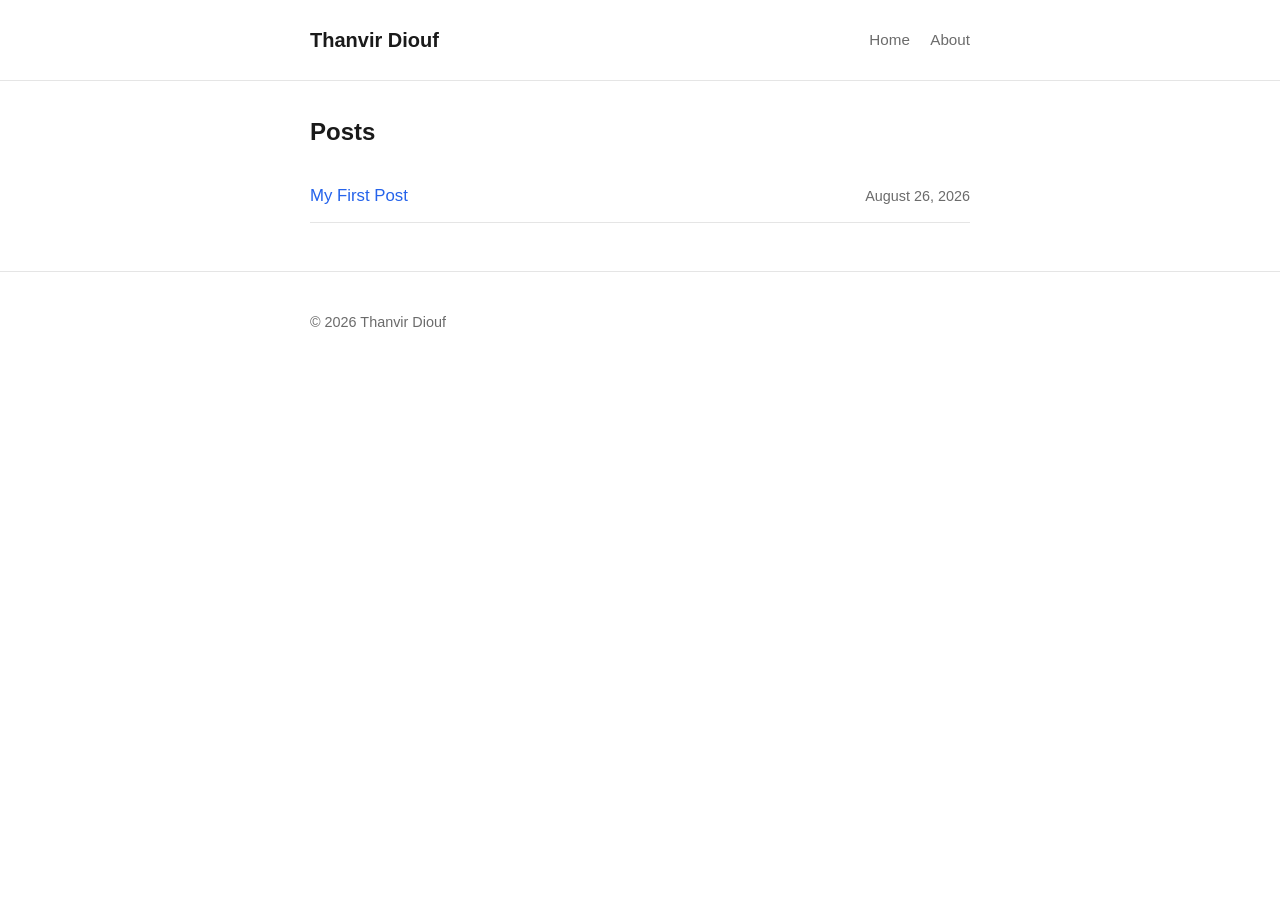
==== index.html @ 97535c5f "Initialization" ====
<!DOCTYPE html>
<html lang="en">
<head>
  <meta charset="UTF-8">
  <meta name="viewport" content="width=device-width, initial-scale=1.0">
  <title>Thanvir Diouf — Blog</title>
  <link rel="stylesheet" href="assets/css/style.css">
</head>
<body>
  <header class="site-header">
    <div class="container">
      <h1><a href="index.html">Thanvir Diouf</a></h1>
      <nav>
        <a href="index.html">Home</a>
        <a href="about.html">About</a>
      </nav>
    </div>
  </header>

  <main class="container">
    <h2>Posts</h2>
    <ul class="post-list">
      <li>
        <a href="posts/2026-08-26-first-post.html">My First Post</a>
        <span class="post-date">August 26, 2026</span>
      </li>
      <!-- Add a new <li> like the one above each time you publish a post -->
    </ul>
  </main>

  <footer class="site-footer">
    <div class="container">
      <p>&copy; 2026 Thanvir Diouf</p>
    </div>
  </footer>
</body>
</html>
---- assets/css/style.css ----
/* ---- Base ---- */
:root {
  --text: #1a1a1a;
  --muted: #6b6b6b;
  --bg: #ffffff;
  --accent: #2563eb;
  --border: #e5e5e5;
  --max-width: 700px;
}

* {
  box-sizing: border-box;
}

body {
  margin: 0;
  font-family: -apple-system, BlinkMacSystemFont, "Segoe UI", Roboto, Helvetica, Arial, sans-serif;
  color: var(--text);
  background: var(--bg);
  line-height: 1.6;
}

.container {
  max-width: var(--max-width);
  margin: 0 auto;
  padding: 0 1.25rem;
}

a {
  color: var(--accent);
  text-decoration: none;
}

a:hover {
  text-decoration: underline;
}

/* ---- Header ---- */
.site-header {
  border-bottom: 1px solid var(--border);
  padding: 1.5rem 0;
  margin-bottom: 2rem;
}

.site-header .container {
  display: flex;
  justify-content: space-between;
  align-items: center;
  flex-wrap: wrap;
  gap: 0.5rem;
}

.site-header h1 {
  font-size: 1.25rem;
  margin: 0;
}

.site-header h1 a {
  color: var(--text);
}

.site-header nav a {
  margin-left: 1rem;
  color: var(--muted);
  font-size: 0.95rem;
}

/* ---- Post list ---- */
.post-list {
  list-style: none;
  padding: 0;
}

.post-list li {
  display: flex;
  justify-content: space-between;
  align-items: baseline;
  padding: 0.75rem 0;
  border-bottom: 1px solid var(--border);
}

.post-list a {
  font-size: 1.05rem;
}

.post-date {
  color: var(--muted);
  font-size: 0.9rem;
  white-space: nowrap;
  margin-left: 1rem;
}

/* ---- Post page ---- */
.post h2 {
  margin-bottom: 0.25rem;
}

.post .post-date {
  display: block;
  margin: 0 0 1.5rem 0;
}

/* ---- Footer ---- */
.site-footer {
  margin-top: 3rem;
  padding: 1.5rem 0;
  border-top: 1px solid var(--border);
  color: var(--muted);
  font-size: 0.9rem;
}
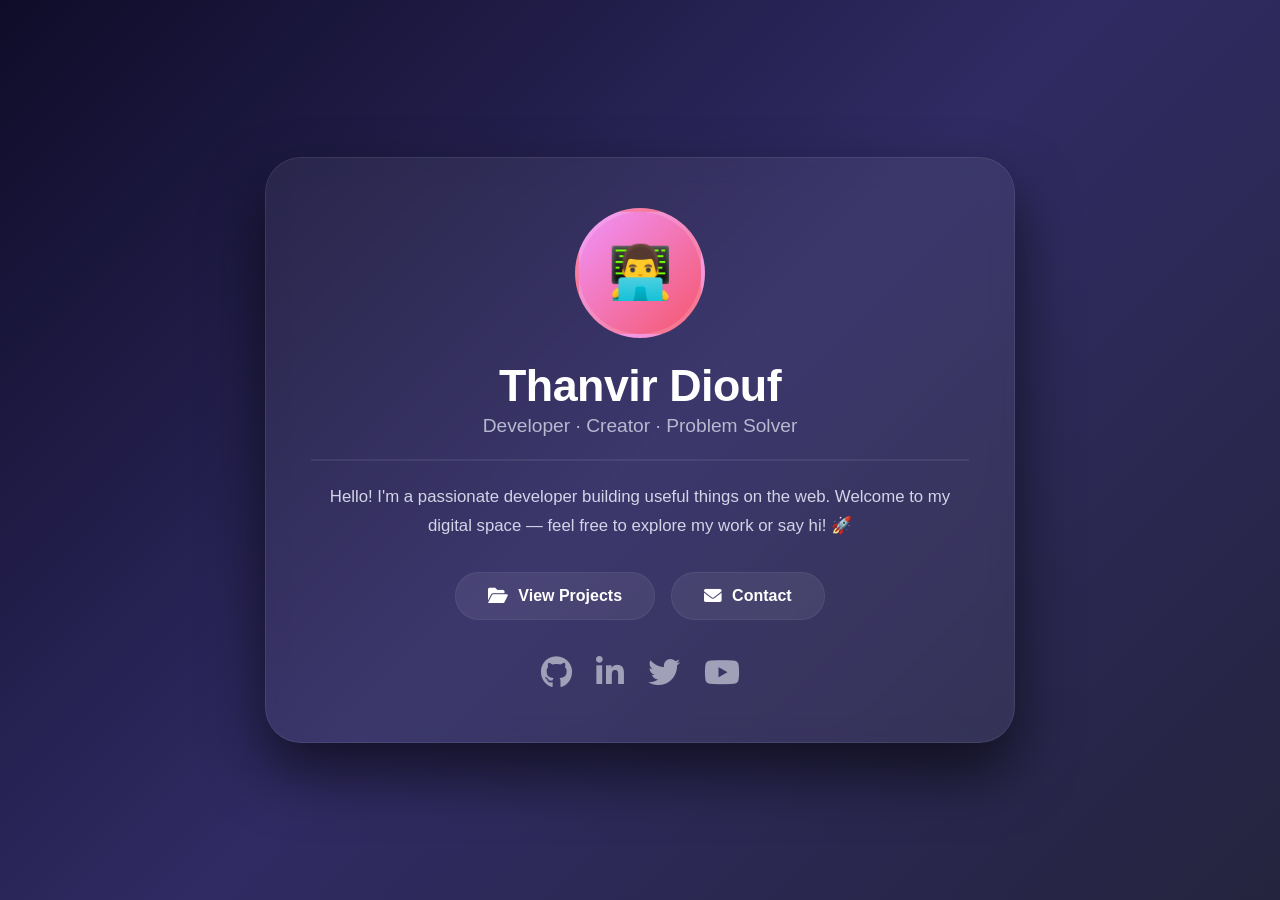
==== commit 7e7f5016: "Revamp index.html for portfolio presentation Updated the index.html file to reflect a portfolio layo" ====
--- a/index.html
+++ b/index.html
@@ -1,37 +1,201 @@
 <!DOCTYPE html>
 <html lang="en">
 <head>
-  <meta charset="UTF-8">
-  <meta name="viewport" content="width=device-width, initial-scale=1.0">
-  <title>Thanvir Diouf — Blog</title>
-  <link rel="stylesheet" href="assets/css/style.css">
+    <meta charset="UTF-8">
+    <meta name="viewport" content="width=device-width, initial-scale=1.0">
+    <title>Thanvir Diouf · Portfolio</title>
+    <!-- Font Awesome 6 (Free Icons) -->
+    <link rel="stylesheet" href="https://cdnjs.cloudflare.com/ajax/libs/font-awesome/6.0.0-beta3/css/all.min.css">
+    <style>
+        /* ----- RESET & BASE ----- */
+        * {
+            margin: 0;
+            padding: 0;
+            box-sizing: border-box;
+        }
+
+        body {
+            font-family: 'Segoe UI', Tahoma, Geneva, Verdana, sans-serif;
+            background: linear-gradient(135deg, #0f0c29, #302b63, #24243e);
+            min-height: 100vh;
+            display: flex;
+            justify-content: center;
+            align-items: center;
+            padding: 20px;
+            color: #ffffff;
+        }
+
+        /* ----- MAIN CARD ----- */
+        .card {
+            max-width: 750px;
+            width: 100%;
+            background: rgba(255, 255, 255, 0.06);
+            backdrop-filter: blur(12px);
+            -webkit-backdrop-filter: blur(12px);
+            border-radius: 36px;
+            padding: 50px 45px;
+            text-align: center;
+            border: 1px solid rgba(255, 255, 255, 0.08);
+            box-shadow: 0 30px 60px rgba(0, 0, 0, 0.6);
+            transition: transform 0.25s ease;
+        }
+
+        .card:hover {
+            transform: translateY(-6px);
+        }
+
+        /* ----- AVATAR / INITIALS ----- */
+        .avatar {
+            width: 130px;
+            height: 130px;
+            border-radius: 50%;
+            background: linear-gradient(135deg, #f093fb, #f5576c);
+            display: flex;
+            justify-content: center;
+            align-items: center;
+            font-size: 52px;
+            font-weight: 700;
+            margin: 0 auto 22px;
+            color: #fff;
+            border: 4px solid rgba(255, 255, 255, 0.15);
+            user-select: none;
+        }
+
+        /* ----- TYPOGRAPHY ----- */
+        h1 {
+            font-size: 2.8rem;
+            font-weight: 700;
+            letter-spacing: -0.5px;
+            margin-bottom: 4px;
+        }
+
+        .tagline {
+            font-size: 1.2rem;
+            color: #b8b8d0;
+            margin-bottom: 22px;
+            padding-bottom: 22px;
+            border-bottom: 2px solid rgba(255, 255, 255, 0.07);
+        }
+
+        .bio {
+            font-size: 1.05rem;
+            line-height: 1.7;
+            color: #d4d4e8;
+            margin-bottom: 32px;
+        }
+
+        /* ----- ACTION BUTTONS ----- */
+        .actions {
+            display: flex;
+            justify-content: center;
+            gap: 16px;
+            flex-wrap: wrap;
+        }
+
+        .actions a {
+            display: inline-flex;
+            align-items: center;
+            gap: 10px;
+            background: rgba(255, 255, 255, 0.07);
+            color: #fff;
+            padding: 14px 32px;
+            border-radius: 60px;
+            text-decoration: none;
+            font-weight: 600;
+            font-size: 1rem;
+            transition: all 0.3s ease;
+            border: 1px solid rgba(255, 255, 255, 0.06);
+        }
+
+        .actions a i {
+            font-size: 1.1rem;
+        }
+
+        .actions a:hover {
+            background: #f5576c;
+            border-color: #f5576c;
+            transform: scale(1.04);
+            box-shadow: 0 12px 28px rgba(245, 87, 108, 0.45);
+        }
+
+        /* ----- SOCIAL ICONS ----- */
+        .socials {
+            margin-top: 35px;
+            display: flex;
+            justify-content: center;
+            gap: 24px;
+        }
+
+        .socials a {
+            color: #a0a0b8;
+            font-size: 2rem;
+            transition: all 0.3s ease;
+            display: inline-block;
+        }
+
+        .socials a:hover {
+            color: #ffffff;
+            transform: translateY(-4px) scale(1.1);
+        }
+
+        /* ----- RESPONSIVE (Mobile) ----- */
+        @media (max-width: 550px) {
+            .card {
+                padding: 30px 20px;
+            }
+            h1 {
+                font-size: 2.2rem;
+            }
+            .avatar {
+                width: 100px;
+                height: 100px;
+                font-size: 40px;
+            }
+            .actions a {
+                width: 100%;
+                justify-content: center;
+            }
+        }
+    </style>
 </head>
 <body>
-  <header class="site-header">
-    <div class="container">
-      <h1><a href="index.html">Thanvir Diouf</a></h1>
-      <nav>
-        <a href="index.html">Home</a>
-        <a href="about.html">About</a>
-      </nav>
+
+    <div class="card">
+        <!-- Avatar (Change the emoji or replace it with an <img> tag) -->
+        <div class="avatar">👨‍💻</div>
+
+        <!-- Title -->
+        <h1>Thanvir Diouf</h1>
+        <p class="tagline">Developer · Creator · Problem Solver</p>
+
+        <!-- Bio -->
+        <p class="bio">
+            Hello! I'm a passionate developer building useful things on the web. 
+            Welcome to my digital space — feel free to explore my work or say hi! 🚀
+        </p>
+
+        <!-- Action Buttons -->
+        <div class="actions">
+            <a href="#"><i class="fas fa-folder-open"></i> View Projects</a>
+            <a href="#"><i class="fas fa-envelope"></i> Contact</a>
+        </div>
+
+        <!-- Social Links -->
+        <div class="socials">
+            <a href="https://github.com/thanvirdiouf" target="_blank" aria-label="GitHub">
+                <i class="fab fa-github"></i>
+            </a>
+            <a href="#" target="_blank" aria-label="LinkedIn">
+                <i class="fab fa-linkedin-in"></i>
+            </a>
+            <a href="#" target="_blank" aria-label="Twitter">
+                <i class="fab fa-twitter"></i>
+            </a>
+            <a href="#" target="_blank" aria-label="YouTube">
+                <i class="fab fa-youtube"></i>
+            </a>
+        </div>
     </div>
-  </header>
-
-  <main class="container">
-    <h2>Posts</h2>
-    <ul class="post-list">
-      <li>
-        <a href="posts/2026-08-26-first-post.html">My First Post</a>
-        <span class="post-date">August 26, 2026</span>
-      </li>
-      <!-- Add a new <li> like the one above each time you publish a post -->
-    </ul>
-  </main>
-
-  <footer class="site-footer">
-    <div class="container">
-      <p>&copy; 2026 Thanvir Diouf</p>
-    </div>
-  </footer>
+
 </body>
 </html>
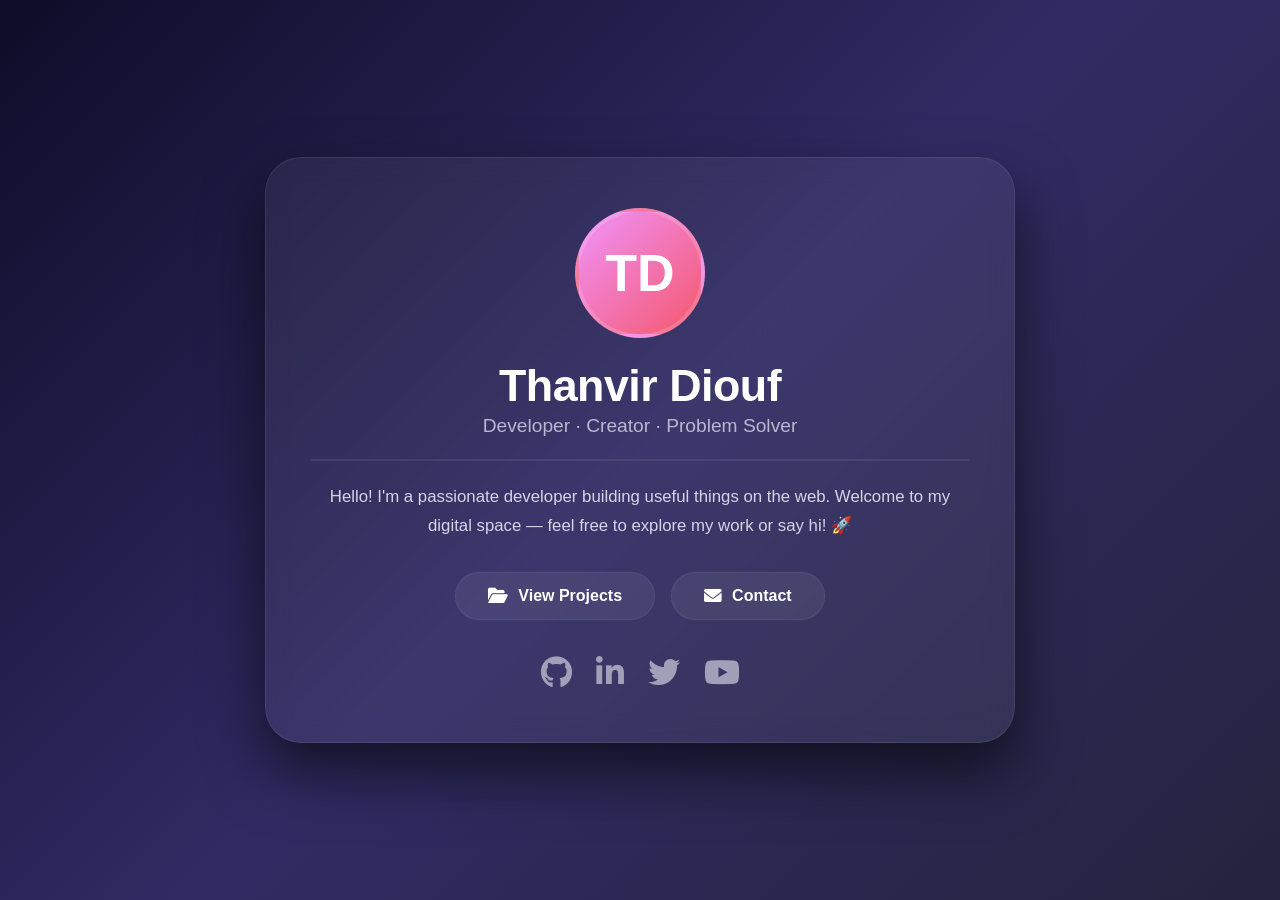
==== commit 1186b864: "Update avatar and social media links in index.html Updated avatar and social media links to reflect " ====
--- a/index.html
+++ b/index.html
@@ -162,7 +162,7 @@
 
     <div class="card">
         <!-- Avatar (Change the emoji or replace it with an <img> tag) -->
-        <div class="avatar">👨‍💻</div>
+        <div class="avatar">TD</div>
 
         <!-- Title -->
         <h1>Thanvir Diouf</h1>
@@ -185,13 +185,13 @@
             <a href="https://github.com/thanvirdiouf" target="_blank" aria-label="GitHub">
                 <i class="fab fa-github"></i>
             </a>
-            <a href="#" target="_blank" aria-label="LinkedIn">
+            <a href="https://www.linkedin.com/in/thanvirdiouf" target="_blank" aria-label="LinkedIn">
                 <i class="fab fa-linkedin-in"></i>
             </a>
-            <a href="#" target="_blank" aria-label="Twitter">
+            <a href="https://x.com/thanvirdiouf" target="_blank" aria-label="Twitter">
                 <i class="fab fa-twitter"></i>
             </a>
-            <a href="#" target="_blank" aria-label="YouTube">
+            <a href="https://www.youtube.com/@thanvirdiouf" target="_blank" aria-label="YouTube">
                 <i class="fab fa-youtube"></i>
             </a>
         </div>
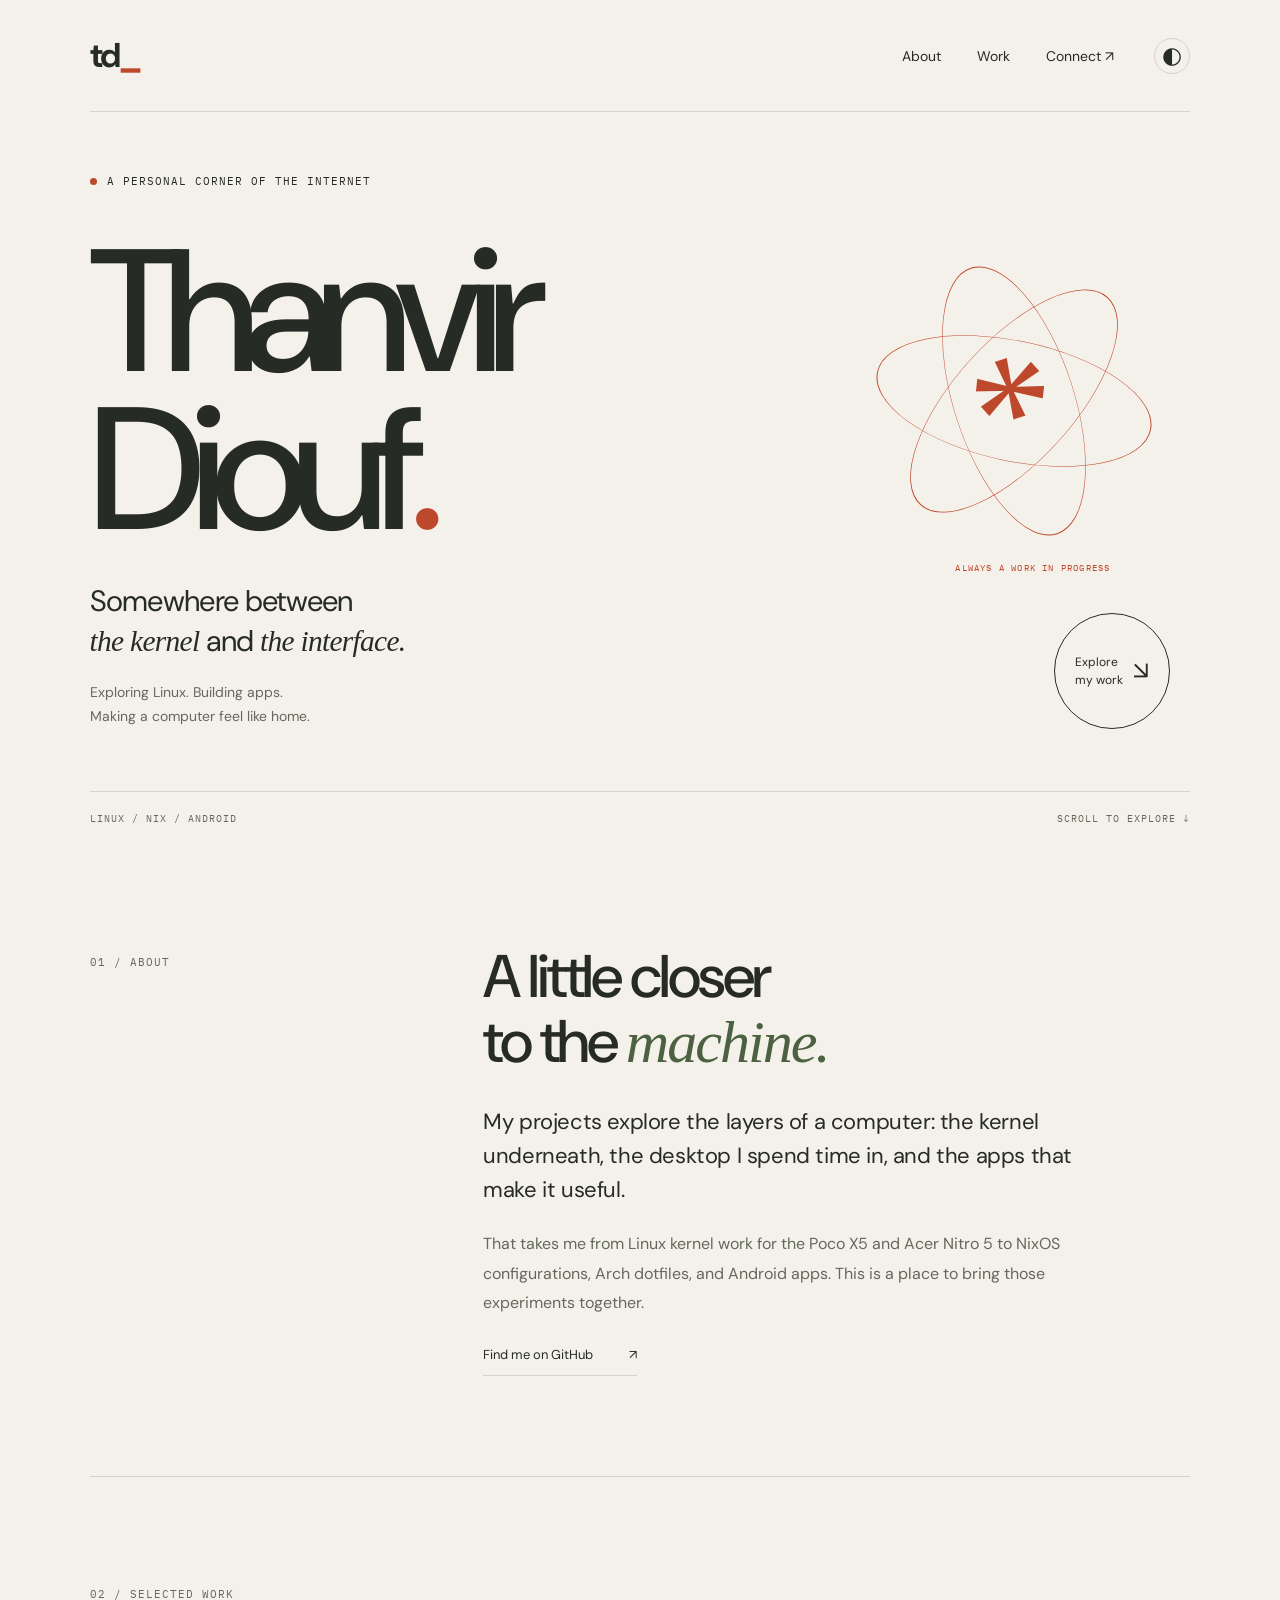
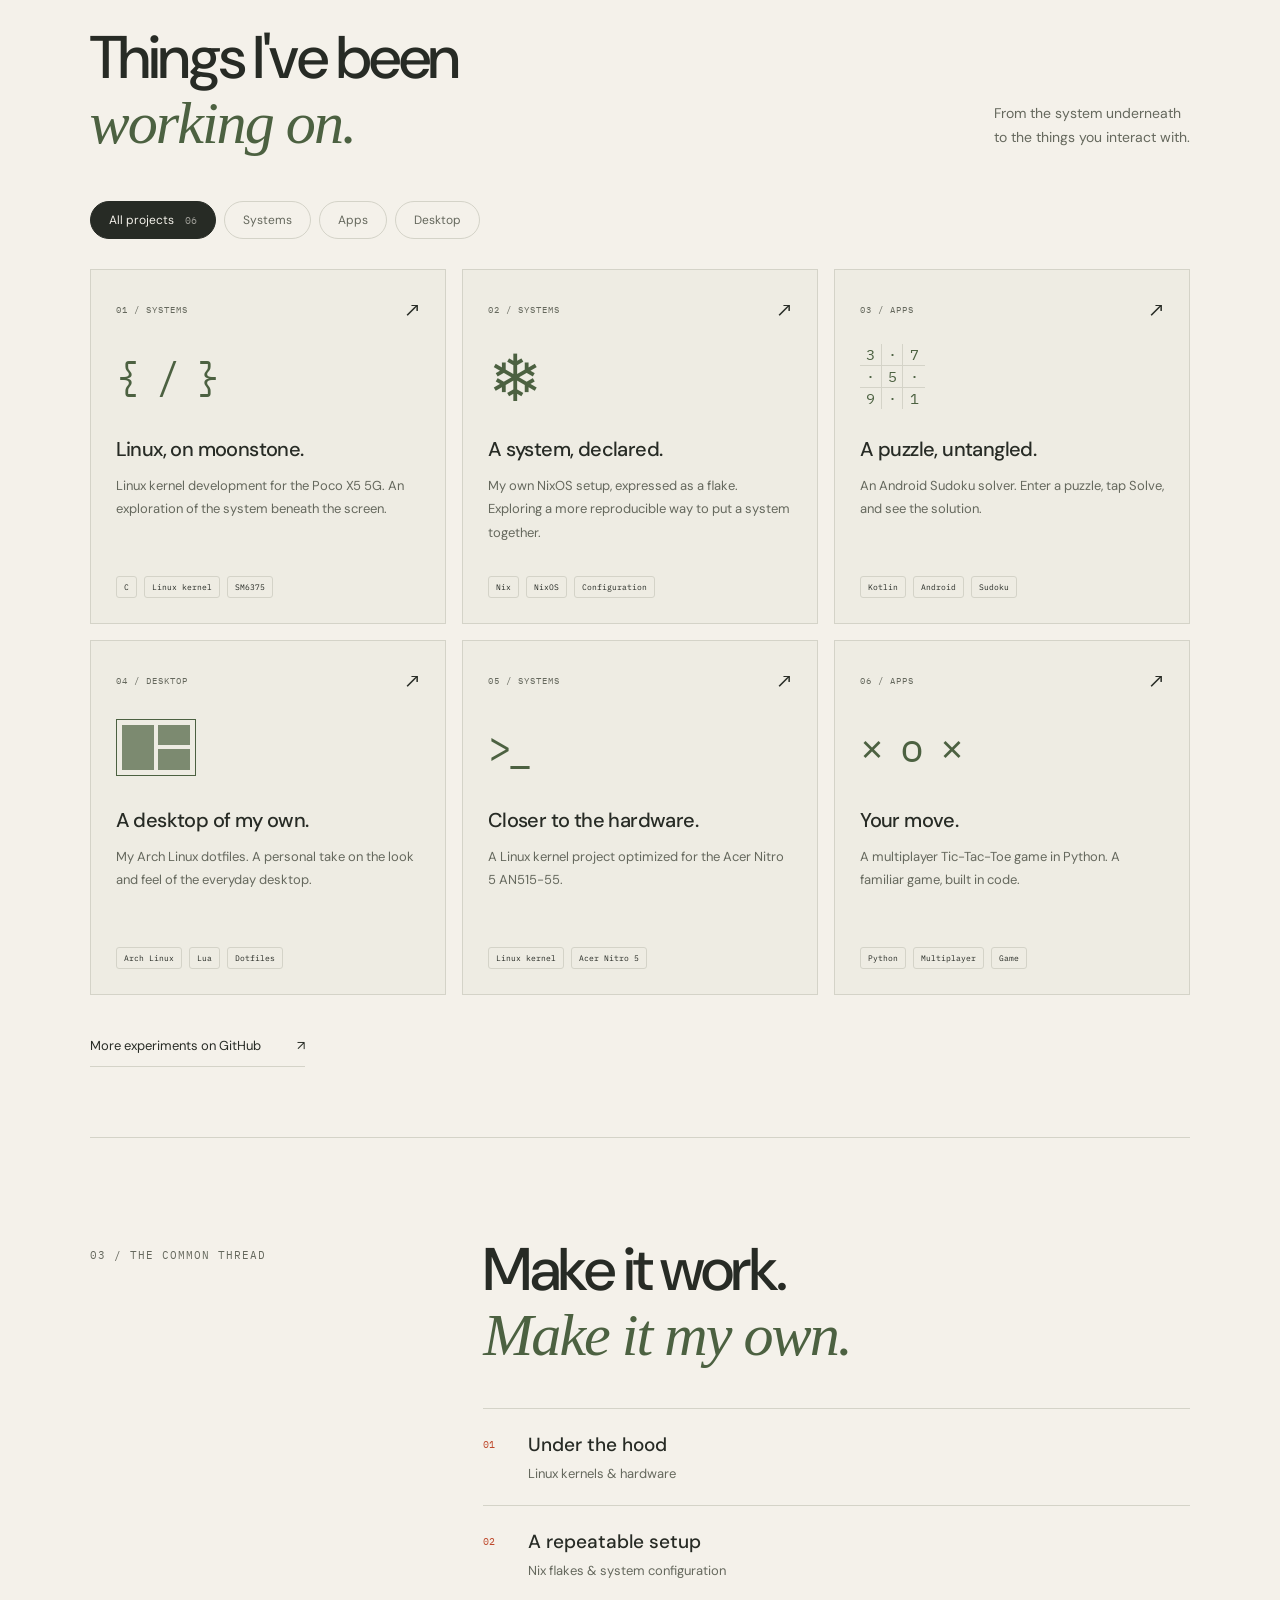
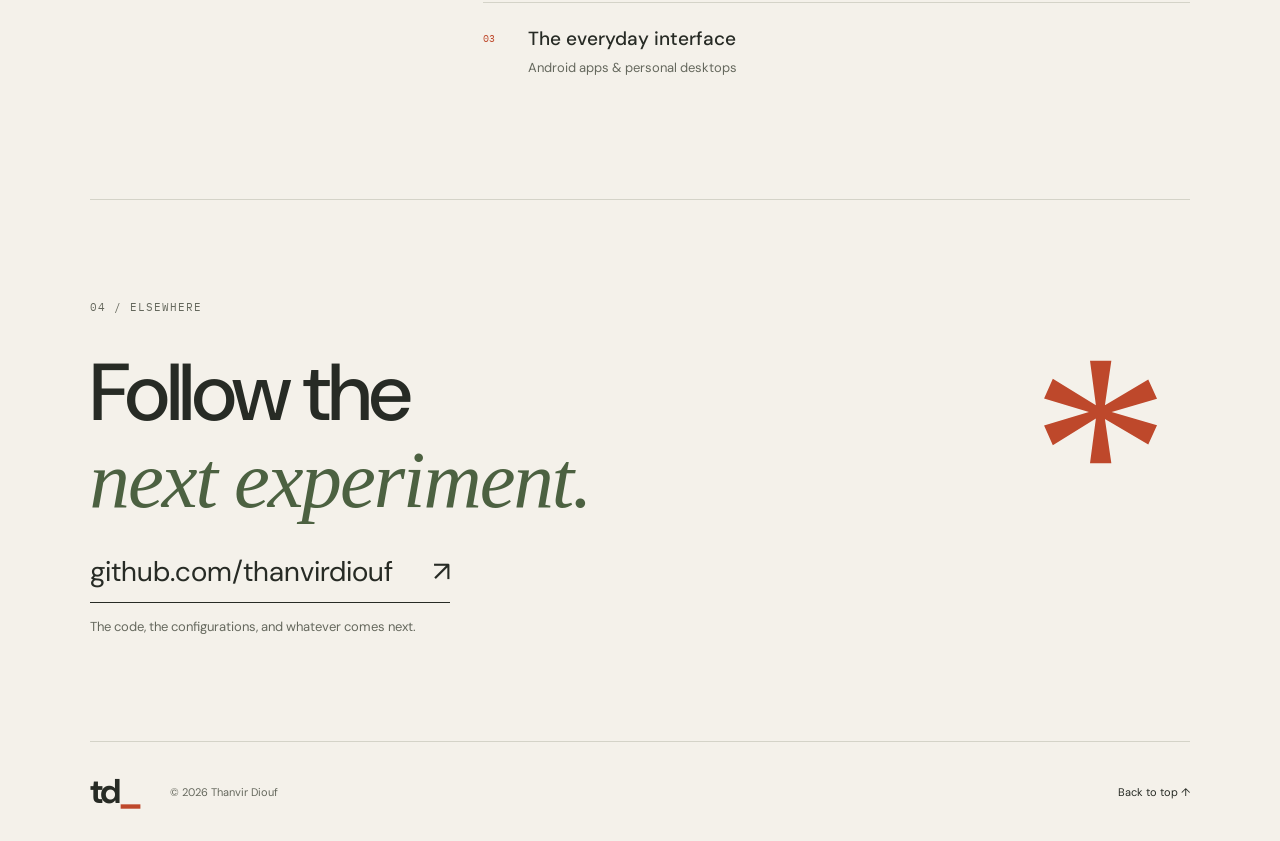
==== commit 56a2e565: "Build fresh personal portfolio for Thanvir Diouf" ====
--- a/index.html
+++ b/index.html
@@ -1,201 +1,60 @@
-<!DOCTYPE html>
-<html lang="en">
+<!doctype html>
+<html lang="en" data-theme="light">
 <head>
-    <meta charset="UTF-8">
-    <meta name="viewport" content="width=device-width, initial-scale=1.0">
-    <title>Thanvir Diouf · Portfolio</title>
-    <!-- Font Awesome 6 (Free Icons) -->
-    <link rel="stylesheet" href="https://cdnjs.cloudflare.com/ajax/libs/font-awesome/6.0.0-beta3/css/all.min.css">
-    <style>
-        /* ----- RESET & BASE ----- */
-        * {
-            margin: 0;
-            padding: 0;
-            box-sizing: border-box;
-        }
-
-        body {
-            font-family: 'Segoe UI', Tahoma, Geneva, Verdana, sans-serif;
-            background: linear-gradient(135deg, #0f0c29, #302b63, #24243e);
-            min-height: 100vh;
-            display: flex;
-            justify-content: center;
-            align-items: center;
-            padding: 20px;
-            color: #ffffff;
-        }
-
-        /* ----- MAIN CARD ----- */
-        .card {
-            max-width: 750px;
-            width: 100%;
-            background: rgba(255, 255, 255, 0.06);
-            backdrop-filter: blur(12px);
-            -webkit-backdrop-filter: blur(12px);
-            border-radius: 36px;
-            padding: 50px 45px;
-            text-align: center;
-            border: 1px solid rgba(255, 255, 255, 0.08);
-            box-shadow: 0 30px 60px rgba(0, 0, 0, 0.6);
-            transition: transform 0.25s ease;
-        }
-
-        .card:hover {
-            transform: translateY(-6px);
-        }
-
-        /* ----- AVATAR / INITIALS ----- */
-        .avatar {
-            width: 130px;
-            height: 130px;
-            border-radius: 50%;
-            background: linear-gradient(135deg, #f093fb, #f5576c);
-            display: flex;
-            justify-content: center;
-            align-items: center;
-            font-size: 52px;
-            font-weight: 700;
-            margin: 0 auto 22px;
-            color: #fff;
-            border: 4px solid rgba(255, 255, 255, 0.15);
-            user-select: none;
-        }
-
-        /* ----- TYPOGRAPHY ----- */
-        h1 {
-            font-size: 2.8rem;
-            font-weight: 700;
-            letter-spacing: -0.5px;
-            margin-bottom: 4px;
-        }
-
-        .tagline {
-            font-size: 1.2rem;
-            color: #b8b8d0;
-            margin-bottom: 22px;
-            padding-bottom: 22px;
-            border-bottom: 2px solid rgba(255, 255, 255, 0.07);
-        }
-
-        .bio {
-            font-size: 1.05rem;
-            line-height: 1.7;
-            color: #d4d4e8;
-            margin-bottom: 32px;
-        }
-
-        /* ----- ACTION BUTTONS ----- */
-        .actions {
-            display: flex;
-            justify-content: center;
-            gap: 16px;
-            flex-wrap: wrap;
-        }
-
-        .actions a {
-            display: inline-flex;
-            align-items: center;
-            gap: 10px;
-            background: rgba(255, 255, 255, 0.07);
-            color: #fff;
-            padding: 14px 32px;
-            border-radius: 60px;
-            text-decoration: none;
-            font-weight: 600;
-            font-size: 1rem;
-            transition: all 0.3s ease;
-            border: 1px solid rgba(255, 255, 255, 0.06);
-        }
-
-        .actions a i {
-            font-size: 1.1rem;
-        }
-
-        .actions a:hover {
-            background: #f5576c;
-            border-color: #f5576c;
-            transform: scale(1.04);
-            box-shadow: 0 12px 28px rgba(245, 87, 108, 0.45);
-        }
-
-        /* ----- SOCIAL ICONS ----- */
-        .socials {
-            margin-top: 35px;
-            display: flex;
-            justify-content: center;
-            gap: 24px;
-        }
-
-        .socials a {
-            color: #a0a0b8;
-            font-size: 2rem;
-            transition: all 0.3s ease;
-            display: inline-block;
-        }
-
-        .socials a:hover {
-            color: #ffffff;
-            transform: translateY(-4px) scale(1.1);
-        }
-
-        /* ----- RESPONSIVE (Mobile) ----- */
-        @media (max-width: 550px) {
-            .card {
-                padding: 30px 20px;
-            }
-            h1 {
-                font-size: 2.2rem;
-            }
-            .avatar {
-                width: 100px;
-                height: 100px;
-                font-size: 40px;
-            }
-            .actions a {
-                width: 100%;
-                justify-content: center;
-            }
-        }
-    </style>
+  <meta charset="utf-8">
+  <meta name="viewport" content="width=device-width, initial-scale=1">
+  <meta name="theme-color" content="#f4f1ea">
+  <meta name="description" content="Thanvir Diouf's personal corner of the internet. Linux kernels, reproducible systems, Android apps, and experiments in making things work.">
+  <meta property="og:title" content="Thanvir Diouf — Systems, software & curiosity">
+  <meta property="og:description" content="Exploring Linux, building apps, and making a computer feel like home.">
+  <meta property="og:type" content="website">
+  <meta property="og:url" content="https://thanvirdiouf.github.io/">
+  <title>Thanvir Diouf — Systems, software & curiosity</title>
+  <link rel="icon" href="assets/favicon.svg" type="image/svg+xml">
+  <link rel="stylesheet" href="assets/css/style.css">
+  <script src="assets/js/site.js" defer></script>
 </head>
 <body>
-
-    <div class="card">
-        <!-- Avatar (Change the emoji or replace it with an <img> tag) -->
-        <div class="avatar">TD</div>
-
-        <!-- Title -->
-        <h1>Thanvir Diouf</h1>
-        <p class="tagline">Developer · Creator · Problem Solver</p>
-
-        <!-- Bio -->
-        <p class="bio">
-            Hello! I'm a passionate developer building useful things on the web. 
-            Welcome to my digital space — feel free to explore my work or say hi! 🚀
-        </p>
-
-        <!-- Action Buttons -->
-        <div class="actions">
-            <a href="#"><i class="fas fa-folder-open"></i> View Projects</a>
-            <a href="#"><i class="fas fa-envelope"></i> Contact</a>
-        </div>
-
-        <!-- Social Links -->
-        <div class="socials">
-            <a href="https://github.com/thanvirdiouf" target="_blank" aria-label="GitHub">
-                <i class="fab fa-github"></i>
-            </a>
-            <a href="https://www.linkedin.com/in/thanvirdiouf" target="_blank" aria-label="LinkedIn">
-                <i class="fab fa-linkedin-in"></i>
-            </a>
-            <a href="https://x.com/thanvirdiouf" target="_blank" aria-label="Twitter">
-                <i class="fab fa-twitter"></i>
-            </a>
-            <a href="https://www.youtube.com/@thanvirdiouf" target="_blank" aria-label="YouTube">
-                <i class="fab fa-youtube"></i>
-            </a>
-        </div>
-    </div>
-
+<a class="skip-link" href="#main">Skip to content</a>
+<div class="site-shell">
+  <header class="header">
+    <a href="#" class="wordmark" aria-label="Thanvir Diouf, home">td<span>_</span></a>
+    <nav aria-label="Main navigation"><a href="#about">About</a><a href="#work">Work</a><a href="#connect">Connect <span aria-hidden="true">↗</span></a></nav>
+    <button class="theme-toggle" type="button" aria-label="Switch to dark theme" hidden><span aria-hidden="true">◐</span></button>
+  </header>
+  <main id="main">
+    <section class="hero" aria-labelledby="hero-title">
+      <div class="eyebrow"><span class="status-dot"></span> A PERSONAL CORNER OF THE INTERNET</div>
+      <h1 id="hero-title">Thanvir<br>Diouf<span class="period">.</span></h1>
+      <div class="hero-bottom">
+        <div><p class="hero-description">Somewhere between<br><em>the kernel</em> and <em>the interface.</em></p><p class="hero-note">Exploring Linux. Building apps.<br>Making a computer feel like home.</p></div>
+        <a class="round-link" href="#work"><span>Explore<br>my work</span><span class="arrow" aria-hidden="true">↘</span></a>
+      </div>
+      <div class="hero-graphic" aria-hidden="true"><div class="orbit orbit-one"></div><div class="orbit orbit-two"></div><div class="orbit orbit-three"></div><div class="orbit-core">*</div><span class="graphic-caption">ALWAYS A WORK IN PROGRESS</span></div>
+      <div class="hero-foot"><span>LINUX / NIX / ANDROID</span><span>SCROLL TO EXPLORE ↓</span></div>
+    </section>
+    <section id="about" class="about section-grid" aria-labelledby="about-title">
+      <div class="section-label"><span>01 / ABOUT</span></div>
+      <div><h2 id="about-title">A little closer<br>to the <em>machine.</em></h2><p class="large-copy">My projects explore the layers of a computer: the kernel underneath, the desktop I spend time in, and the apps that make it useful.</p><p class="body-copy">That takes me from Linux kernel work for the Poco X5 and Acer Nitro 5 to NixOS configurations, Arch dotfiles, and Android apps. This is a place to bring those experiments together.</p><a class="text-link" href="https://github.com/thanvirdiouf">Find me on GitHub <span aria-hidden="true">↗</span></a></div>
+    </section>
+    <section id="work" class="work" aria-labelledby="work-title">
+      <div class="section-heading"><div><div class="section-label">02 / SELECTED WORK</div><h2 id="work-title">Things I've been<br><em>working on.</em></h2></div><p>From the system underneath<br>to the things you interact with.</p></div>
+      <div class="filters" role="group" aria-label="Filter projects" hidden><button type="button" data-filter="all" aria-pressed="true">All projects <span>06</span></button><button type="button" data-filter="systems" aria-pressed="false">Systems</button><button type="button" data-filter="apps" aria-pressed="false">Apps</button><button type="button" data-filter="desktop" aria-pressed="false">Desktop</button></div>
+      <p id="filter-status" class="sr-only" aria-live="polite"></p>
+      <div class="projects">
+        <a class="project" data-category="systems" href="https://github.com/thanvirdiouf/linux-moonstone"><div class="project-top"><span>01 / SYSTEMS</span><span class="project-arrow" aria-hidden="true">↗</span></div><div class="project-symbol" aria-hidden="true">{ / }</div><h3>Linux, on moonstone.</h3><p>Linux kernel development for the Poco X5 5G. An exploration of the system beneath the screen.</p><div class="project-tags"><span>C</span><span>Linux kernel</span><span>SM6375</span></div></a>
+        <a class="project" data-category="systems" href="https://github.com/thanvirdiouf/Diouf-Nixos-Flake"><div class="project-top"><span>02 / SYSTEMS</span><span class="project-arrow" aria-hidden="true">↗</span></div><div class="project-symbol nix-symbol" aria-hidden="true">❄</div><h3>A system, declared.</h3><p>My own NixOS setup, expressed as a flake. Exploring a more reproducible way to put a system together.</p><div class="project-tags"><span>Nix</span><span>NixOS</span><span>Configuration</span></div></a>
+        <a class="project" data-category="apps" href="https://github.com/thanvirdiouf/Sudoku-Solver"><div class="project-top"><span>03 / APPS</span><span class="project-arrow" aria-hidden="true">↗</span></div><div class="sudoku-symbol" aria-hidden="true"><span>3</span><span>·</span><span>7</span><span>·</span><span>5</span><span>·</span><span>9</span><span>·</span><span>1</span></div><h3>A puzzle, untangled.</h3><p>An Android Sudoku solver. Enter a puzzle, tap Solve, and see the solution.</p><div class="project-tags"><span>Kotlin</span><span>Android</span><span>Sudoku</span></div></a>
+        <a class="project" data-category="desktop" href="https://github.com/thanvirdiouf/Minimal-Green-Hypr"><div class="project-top"><span>04 / DESKTOP</span><span class="project-arrow" aria-hidden="true">↗</span></div><div class="desktop-symbol" aria-hidden="true"><i></i><i></i><i></i></div><h3>A desktop of my own.</h3><p>My Arch Linux dotfiles. A personal take on the look and feel of the everyday desktop.</p><div class="project-tags"><span>Arch Linux</span><span>Lua</span><span>Dotfiles</span></div></a>
+        <a class="project" data-category="systems" href="https://github.com/thanvirdiouf/Acer-Nitro-5-AN515-55-Linux-Kernel"><div class="project-top"><span>05 / SYSTEMS</span><span class="project-arrow" aria-hidden="true">↗</span></div><div class="project-symbol" aria-hidden="true">&gt;_</div><h3>Closer to the hardware.</h3><p>A Linux kernel project optimized for the Acer Nitro 5 AN515-55.</p><div class="project-tags"><span>Linux kernel</span><span>Acer Nitro 5</span></div></a>
+        <a class="project" data-category="apps" href="https://github.com/thanvirdiouf/TicTacToe"><div class="project-top"><span>06 / APPS</span><span class="project-arrow" aria-hidden="true">↗</span></div><div class="project-symbol" aria-hidden="true">× o ×</div><h3>Your move.</h3><p>A multiplayer Tic-Tac-Toe game in Python. A familiar game, built in code.</p><div class="project-tags"><span>Python</span><span>Multiplayer</span><span>Game</span></div></a>
+      </div>
+      <a class="all-work text-link" href="https://github.com/thanvirdiouf?tab=repositories">More experiments on GitHub <span aria-hidden="true">↗</span></a>
+    </section>
+    <section class="interests section-grid" aria-labelledby="interests-title"><div class="section-label">03 / THE COMMON THREAD</div><div><h2 id="interests-title">Make it work.<br><em>Make it my own.</em></h2><div class="interest-list"><div><span>01</span><h3>Under the hood</h3><p>Linux kernels & hardware</p></div><div><span>02</span><h3>A repeatable setup</h3><p>Nix flakes & system configuration</p></div><div><span>03</span><h3>The everyday interface</h3><p>Android apps & personal desktops</p></div></div></div></section>
+    <section id="connect" class="connect" aria-labelledby="connect-title"><div class="section-label">04 / ELSEWHERE</div><h2 id="connect-title">Follow the<br><em>next experiment.</em></h2><a href="https://github.com/thanvirdiouf" class="connect-link">github.com/thanvirdiouf <span aria-hidden="true">↗</span></a><p>The code, the configurations, and whatever comes next.</p><span class="connect-star" aria-hidden="true">*</span></section>
+  </main>
+  <footer><a class="wordmark" href="#" aria-label="Back to top">td<span>_</span></a><p>© <span id="year">2026</span> Thanvir Diouf</p><a href="#">Back to top ↑</a></footer>
+</div>
 </body>
 </html>
--- a/assets/css/style.css
+++ b/assets/css/style.css
@@ -0,0 +1,5 @@
+@import url('https://fonts.googleapis.com/css2?family=DM+Sans:wght@400;500;600;700&family=IBM+Plex+Mono:wght@400;500&display=swap');
+:root{--bg:#f4f1ea;--ink:#272b25;--muted:#65685d;--line:#d4d3c8;--accent:#be482b;--card:#eeece3;--green:#4c6141;--mono:'IBM Plex Mono',monospace;--sans:'DM Sans',Arial,sans-serif;color-scheme:light}
+:root[data-theme=dark]{--bg:#1d221e;--ink:#efeee4;--muted:#b1b8a9;--line:#41493f;--accent:#f28b6b;--card:#252c25;--green:#b7c99b;color-scheme:dark}
+*{box-sizing:border-box}html{scroll-behavior:smooth;scroll-padding-top:28px}body{margin:0;background:var(--bg);color:var(--ink);font-family:var(--sans);-webkit-font-smoothing:antialiased}a{color:inherit;text-decoration:none}button{font:inherit}a,button{-webkit-tap-highlight-color:transparent}a:focus-visible,button:focus-visible{outline:3px solid var(--accent);outline-offset:6px}::selection{background:var(--accent);color:var(--bg)}[hidden]{display:none!important}.site-shell{max-width:1440px;padding:0 7%;margin:auto}.header{height:112px;border-bottom:1px solid var(--line);display:flex;align-items:center;gap:40px}.wordmark{font-size:34px;font-weight:700;letter-spacing:-3px}.wordmark span{color:var(--accent)}nav{margin-left:auto;display:flex;gap:36px;font-size:14px}nav a:hover,.text-link:hover,footer>a:last-child:hover{color:var(--accent)}.theme-toggle{border:1px solid var(--line);border-radius:50%;background:none;color:var(--ink);width:36px;height:36px;cursor:pointer;font-size:23px;line-height:1}.hero{position:relative;padding-top:62px;overflow:hidden}.eyebrow,.section-label,.hero-foot,.project-top,.project-tags,.graphic-caption{font-family:var(--mono);font-size:11px;letter-spacing:1px}.eyebrow{display:flex;align-items:center;gap:10px}.status-dot{width:7px;height:7px;background:var(--accent);border-radius:50%}h1{font-size:clamp(88px,13.6vw,184px);letter-spacing:-.085em;font-weight:500;line-height:.91;margin:45px 0 32px;position:relative;z-index:1}.period{color:var(--accent)}.hero-bottom{display:flex;align-items:end;justify-content:space-between;position:relative;z-index:1}.hero-description{font-size:clamp(21px,2.3vw,31px);line-height:1.35;letter-spacing:-.7px;margin:0}em{font-family:Georgia,'Times New Roman',serif;font-weight:400}.hero-note{font-size:14px;line-height:1.7;color:var(--muted);margin:20px 0 0}.round-link{height:116px;width:116px;border:1px solid var(--ink);border-radius:50%;display:flex;align-items:center;justify-content:center;gap:10px;font-size:12px;line-height:1.5;margin-right:20px;transition:background .2s,color .2s}.round-link:hover{background:var(--ink);color:var(--bg)}.arrow{font-size:25px}.hero-graphic{position:absolute;right:1%;top:124px;width:330px;height:330px;color:var(--accent);transform:rotate(-18deg)}.orbit{border:1px solid currentColor;border-radius:50%;position:absolute;inset:25px}.orbit-two{transform:rotate(60deg) scaleX(.43)}.orbit-one{transform:rotate(-60deg) scaleX(.43)}.orbit-three{transform:scaleX(.43)}.orbit-core{position:absolute;inset:80px;text-align:center;font-size:165px;line-height:1.15;font-family:Georgia,serif}.graphic-caption{position:absolute;bottom:-5px;left:54px;letter-spacing:1.2px;font-size:9px;transform:rotate(18deg)}.hero-foot{display:flex;justify-content:space-between;margin-top:62px;padding:20px 0;border-top:1px solid var(--line);color:var(--muted);font-size:10px}.section-grid{display:grid;grid-template-columns:1fr 2fr;gap:40px;padding:100px 0;border-bottom:1px solid var(--line)}.section-label{color:var(--muted);padding-top:10px}h2{font-size:clamp(38px,4.7vw,62px);font-weight:500;line-height:1.08;letter-spacing:-2.5px;margin:0 0 30px}h2 em{color:var(--green);letter-spacing:-2px}.large-copy{font-size:22px;line-height:1.55;letter-spacing:-.4px;max-width:620px}.body-copy{color:var(--muted);font-size:16px;line-height:1.85;max-width:590px}.text-link{font-size:13px;display:inline-flex;gap:36px;border-bottom:1px solid var(--line);padding:12px 0}.work{padding:100px 0 70px;border-bottom:1px solid var(--line)}.section-heading{display:flex;justify-content:space-between;align-items:end}.section-heading .section-label{margin-bottom:25px}.section-heading>p{font-size:14px;line-height:1.7;color:var(--muted);padding-bottom:22px}.filters{display:flex;gap:8px;margin:15px 0 30px;flex-wrap:wrap}.filters button{border:1px solid var(--line);border-radius:30px;background:transparent;color:var(--muted);padding:10px 18px;font-size:12px;cursor:pointer}.filters button[aria-pressed=true]{background:var(--ink);color:var(--bg);border-color:var(--ink)}.filters button span{opacity:.6;font-family:var(--mono);font-size:10px;margin-left:8px}.projects{display:grid;grid-template-columns:repeat(3,minmax(0,1fr));gap:16px}.project{display:flex;flex-direction:column;padding:25px;background:var(--card);border:1px solid var(--line);min-height:355px;transition:transform .2s,border-color .2s}.project:hover{transform:translateY(-5px);border-color:var(--green)}.project-top{display:flex;justify-content:space-between;align-items:center;color:var(--muted);font-size:9px}.project-arrow{font-size:22px;color:var(--ink)}.project-symbol{font-family:var(--mono);font-size:40px;letter-spacing:-4px;color:var(--green);height:105px;display:flex;align-items:center}.nix-symbol{font-size:65px}.project h3{font-size:20px;font-weight:500;letter-spacing:-.6px;margin:7px 0 12px}.project p{font-size:13px;line-height:1.8;color:var(--muted);margin:0 0 25px}.project-tags{display:flex;flex-wrap:wrap;gap:7px;margin-top:auto;font-size:8px;letter-spacing:0}.project-tags span{border:1px solid var(--line);padding:5px 7px;border-radius:3px}.sudoku-symbol{width:65px;height:65px;display:grid;grid-template-columns:repeat(3,1fr);margin:20px 0;color:var(--green);font-family:var(--mono);font-size:15px}.sudoku-symbol span{display:grid;place-items:center;border-right:1px solid var(--line);border-bottom:1px solid var(--line)}.sudoku-symbol span:nth-child(3n){border-right:0}.sudoku-symbol span:nth-child(n+7){border-bottom:0}.desktop-symbol{width:80px;height:57px;display:grid;grid-template-columns:1fr 1fr;gap:4px;margin:24px 0;border:1px solid var(--green);padding:5px}.desktop-symbol i{background:var(--green);opacity:.7}.desktop-symbol i:first-child{grid-row:span 2}.all-work{margin-top:30px}.interest-list{margin-top:40px}.interest-list>div{display:grid;grid-template-columns:30px 1fr;column-gap:15px;border-top:1px solid var(--line);padding:23px 0}.interest-list span{font-family:var(--mono);font-size:10px;color:var(--accent);padding-top:6px}.interest-list h3{font-size:19px;font-weight:500;margin:0}.interest-list p{grid-column:2;color:var(--muted);font-size:13px;margin:8px 0 0}.connect{position:relative;padding:90px 0;overflow:hidden}.connect h2{font-size:clamp(46px,6.3vw,84px);margin-top:35px}.connect-link{font-size:clamp(17px,2.2vw,28px);display:inline-flex;gap:40px;border-bottom:1px solid var(--ink);padding-bottom:12px}.connect-link:hover{color:var(--accent)}.connect p{font-size:13px;color:var(--muted);line-height:1.7}.connect-star{position:absolute;font-family:Georgia,serif;font-size:280px;color:var(--accent);right:20px;top:110px;line-height:1;pointer-events:none}footer{border-top:1px solid var(--line);min-height:100px;display:flex;align-items:center;gap:30px}footer p{font-size:11px;color:var(--muted)}footer>a:last-child{font-size:11px;margin-left:auto}.skip-link{position:fixed;left:12px;top:-100px;padding:14px;background:var(--ink);color:var(--bg);z-index:5}.skip-link:focus{top:12px}.sr-only{position:absolute;width:1px;height:1px;padding:0;margin:-1px;overflow:hidden;clip:rect(0,0,0,0);white-space:nowrap;border:0}
+@media(min-width:1500px){.site-shell{padding:0 100px}}@media(max-width:1000px){.hero-graphic{width:260px;height:260px;top:130px;right:0}.orbit-core{inset:63px;font-size:135px}.graphic-caption{left:26px;font-size:8px}.projects{grid-template-columns:repeat(2,minmax(0,1fr))}.section-grid{grid-template-columns:1fr 2.5fr}.connect-star{font-size:200px;right:0;top:145px}}@media(max-width:640px){.site-shell{padding:0 6%}.header{height:85px;gap:20px}nav{gap:19px;font-size:12px}.wordmark{font-size:29px}.theme-toggle{width:30px;height:30px;font-size:20px;flex-shrink:0}.hero{padding-top:38px}.eyebrow{font-size:8px;letter-spacing:.8px}h1{font-size:clamp(88px,22vw,136px);margin-top:40px}.hero-graphic{width:145px;height:145px;right:-25px;top:124px;opacity:.45}.orbit{inset:10px}.orbit-core{inset:33px;font-size:78px}.graphic-caption{display:none}.hero-bottom{align-items:center}.hero-description{font-size:21px}.hero-note{font-size:12px}.round-link{width:82px;height:82px;margin:0;font-size:10px;flex-shrink:0;gap:5px}.hero-foot{font-size:8px;letter-spacing:.5px;margin-top:40px}.section-grid{display:block;padding:62px 0}.section-grid>.section-label{margin-bottom:28px}h2{letter-spacing:-1.8px}.large-copy{font-size:19px}.body-copy{font-size:14px}.work{padding:62px 0 45px}.section-heading{display:block}.section-heading>p{padding:0;margin:0 0 26px}.filters{gap:6px}.filters button{padding:9px 12px;font-size:11px}.projects{grid-template-columns:1fr}.project{min-height:315px;padding:24px}.project h3{font-size:23px}.project p{font-size:14px}.project-top{font-size:10px}.project-tags{font-size:9px}.connect{padding:60px 0}.connect-star{font-size:120px;right:-20px;top:30px;opacity:.35}.connect h2{position:relative;z-index:1}.connect-link{gap:20px}footer{gap:15px}footer p{font-size:10px}footer>a:last-child{font-size:10px}}@media(prefers-reduced-motion:reduce){html{scroll-behavior:auto}*{transition:none!important}}
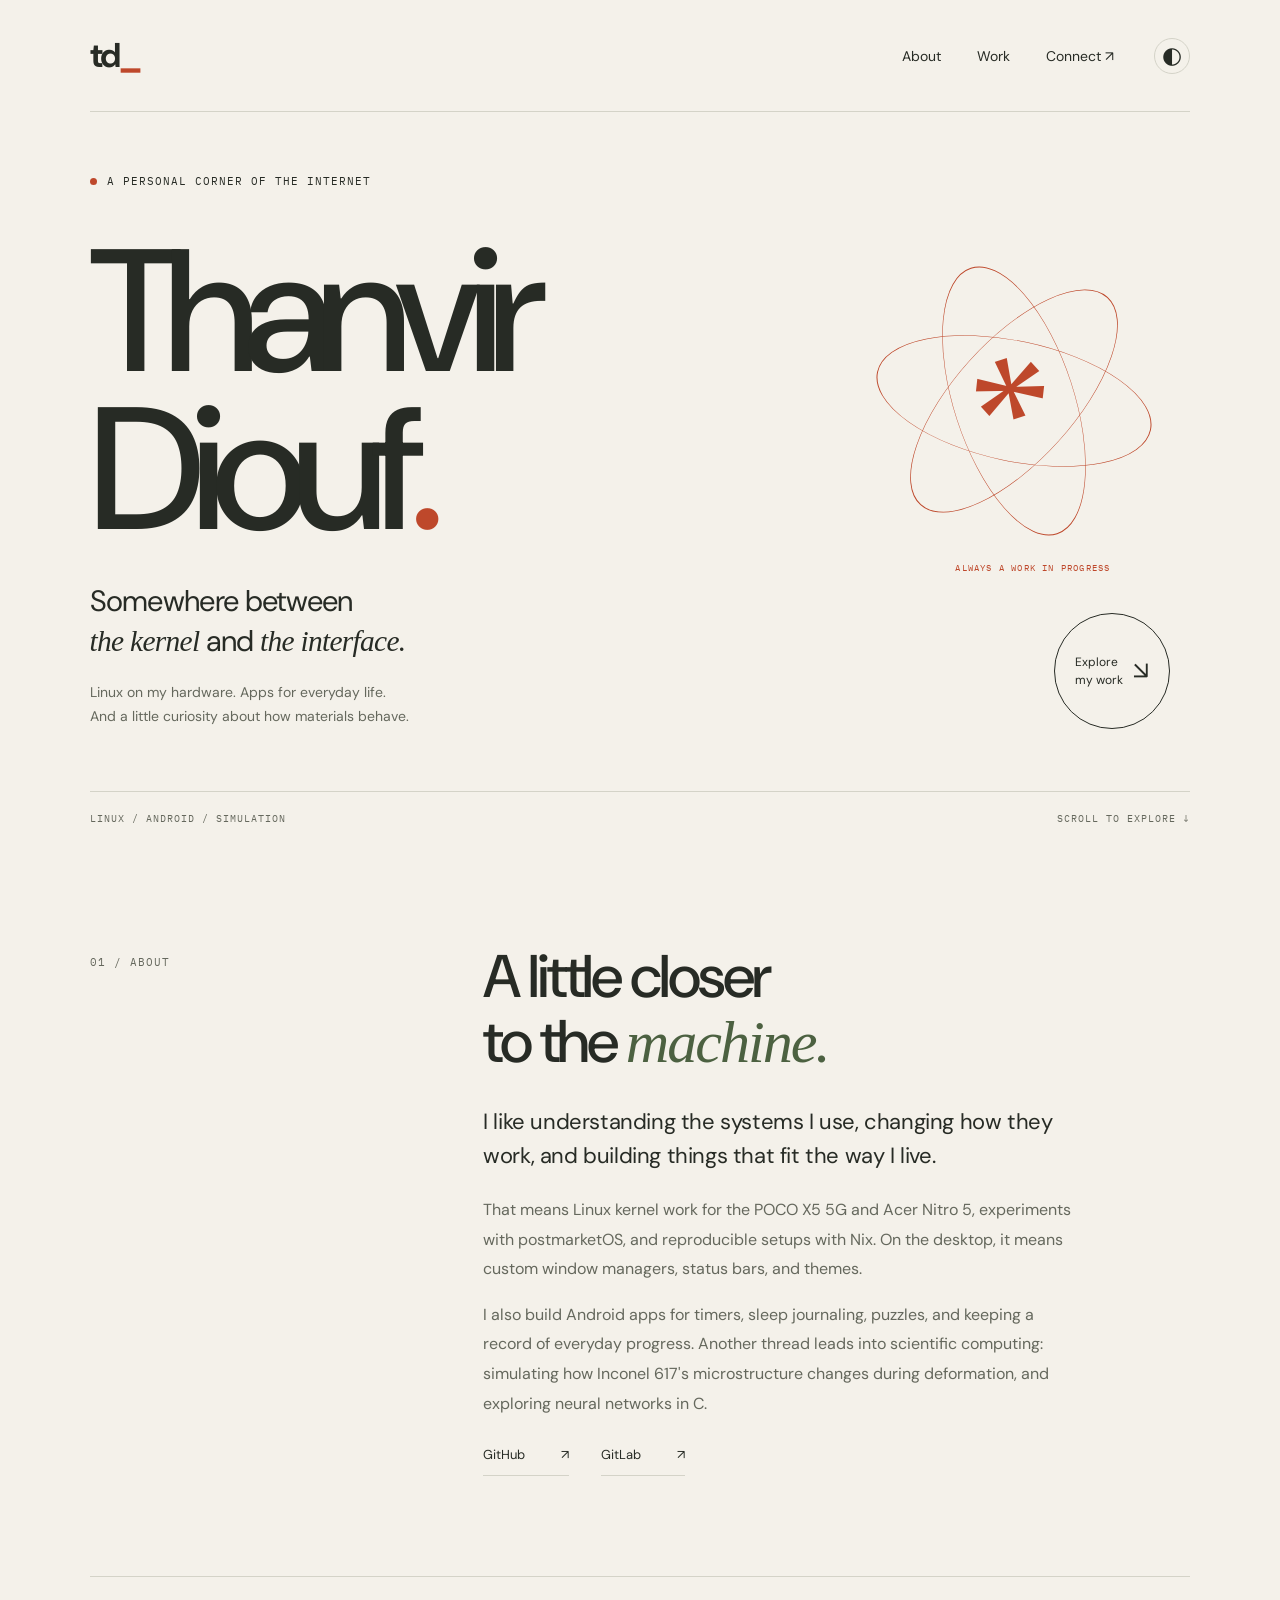
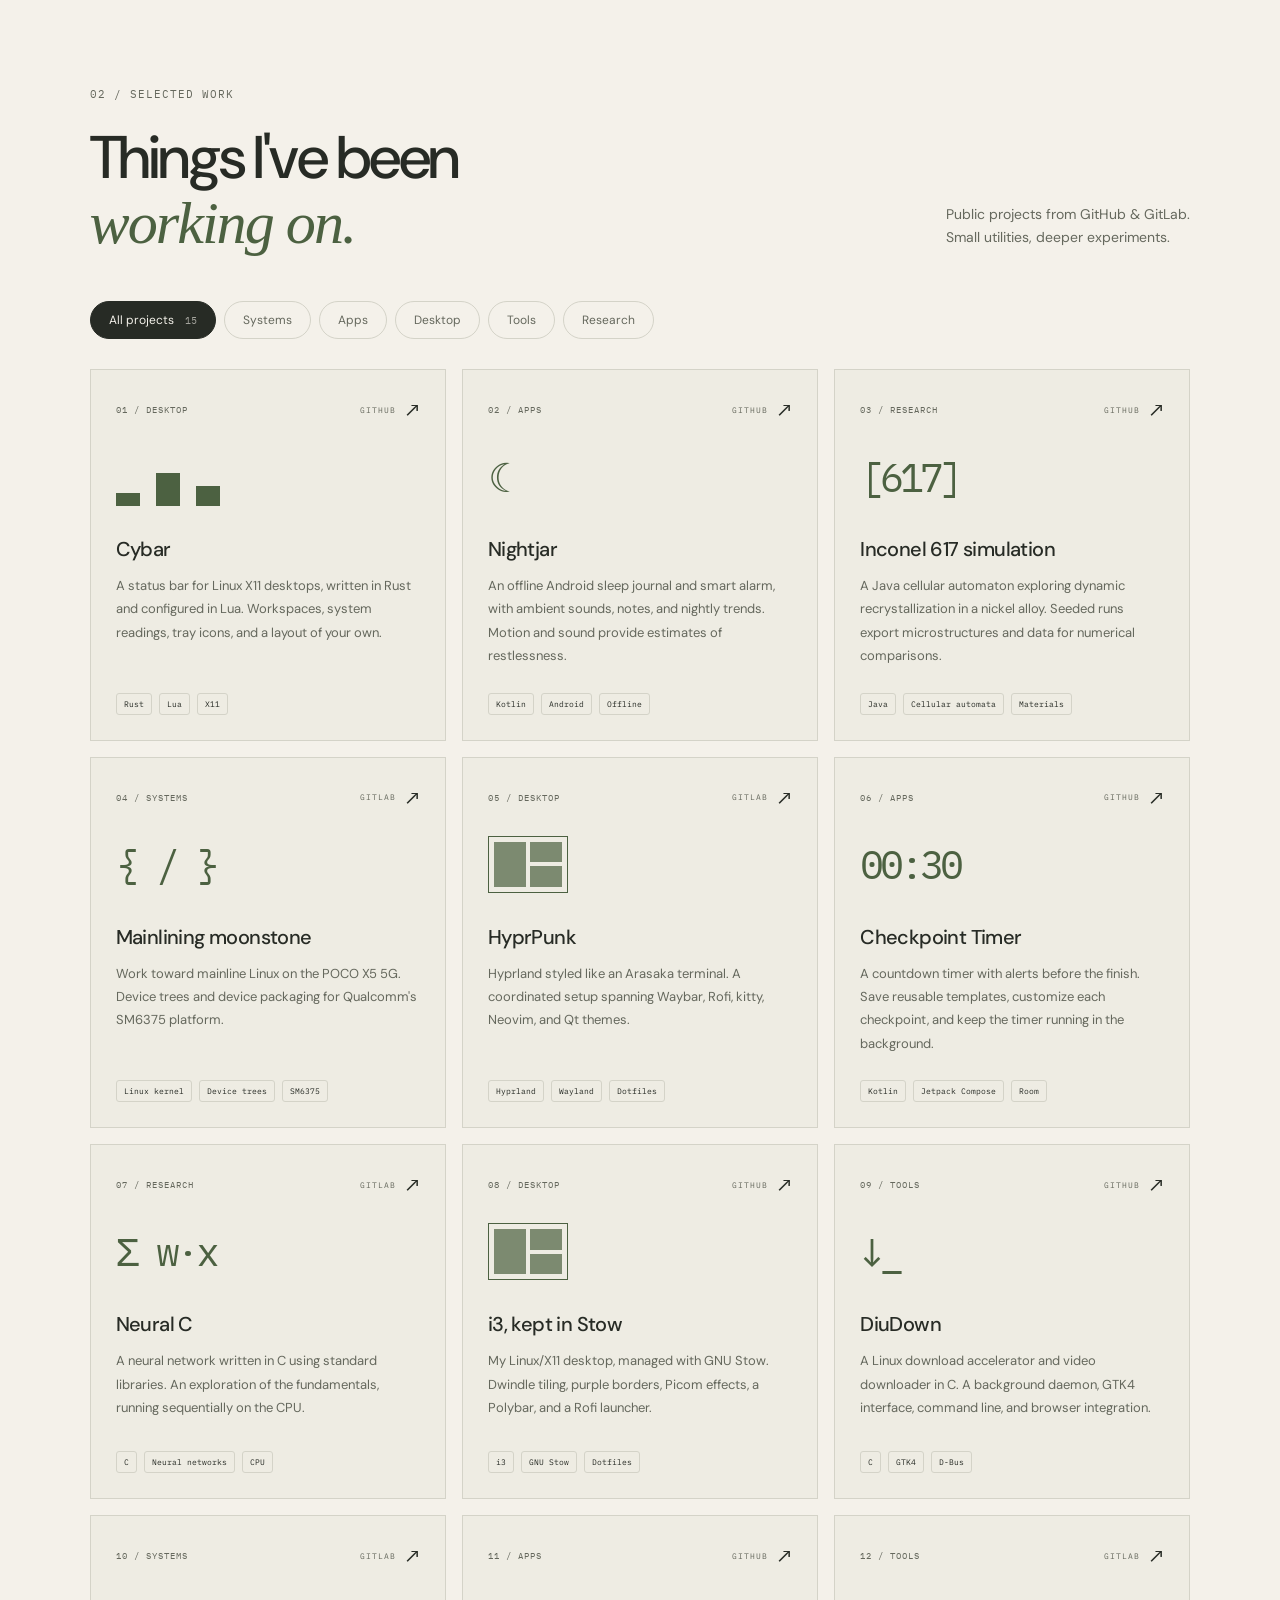
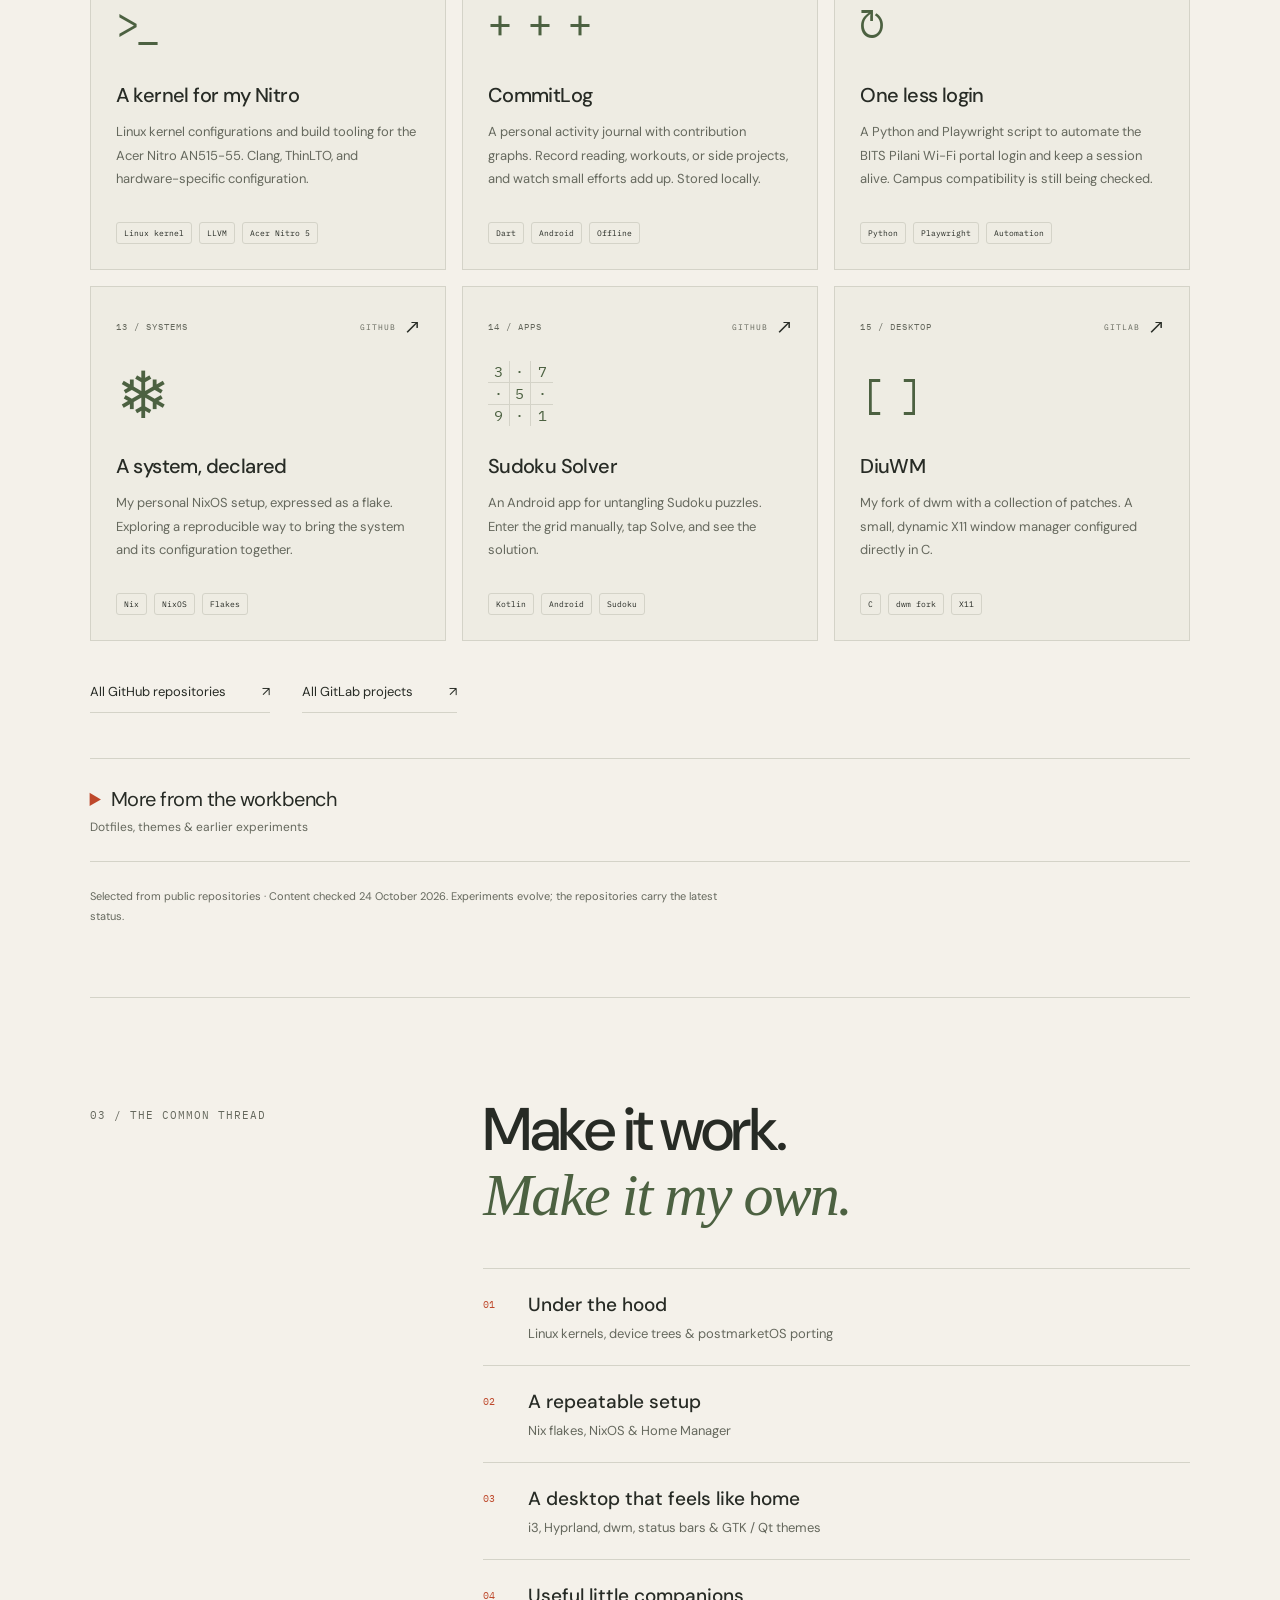
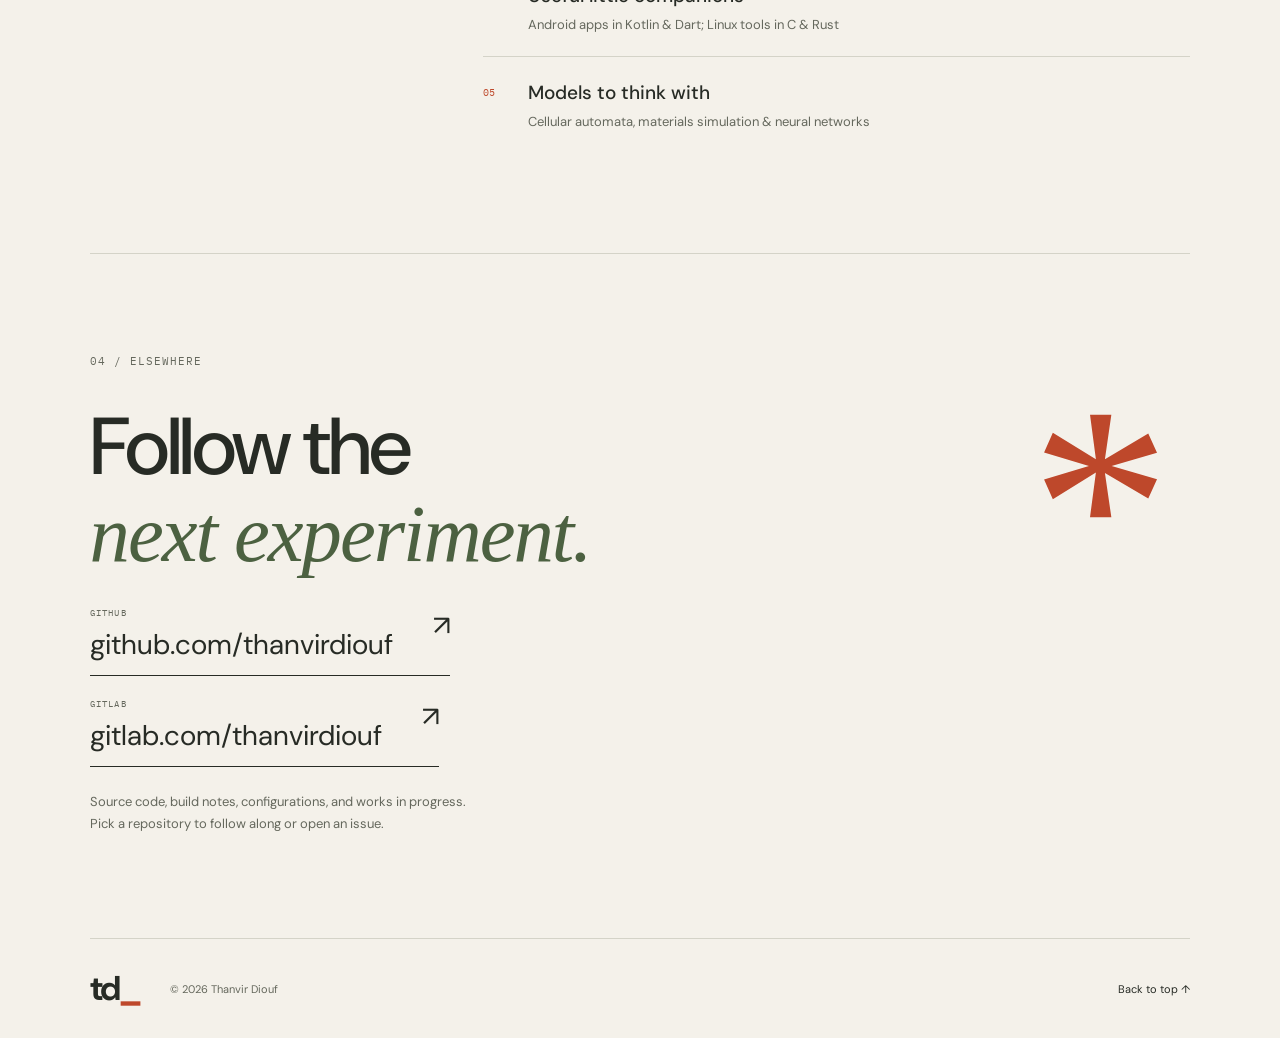
==== commit ab481b97: "Populate portfolio with public GitHub and GitLab projects" ====
--- a/index.html
+++ b/index.html
@@ -4,9 +4,9 @@
   <meta charset="utf-8">
   <meta name="viewport" content="width=device-width, initial-scale=1">
   <meta name="theme-color" content="#f4f1ea">
-  <meta name="description" content="Thanvir Diouf's personal corner of the internet. Linux kernels, reproducible systems, Android apps, and experiments in making things work.">
+  <meta name="description" content="Thanvir Diouf's projects across GitHub and GitLab: Linux kernels, custom desktops, Android apps, developer tools, and materials simulation.">
   <meta property="og:title" content="Thanvir Diouf — Systems, software & curiosity">
-  <meta property="og:description" content="Exploring Linux, building apps, and making a computer feel like home.">
+  <meta property="og:description" content="Linux kernels, custom desktops, Android apps, and materials simulation. Explore my public work on GitHub and GitLab.">
   <meta property="og:type" content="website">
   <meta property="og:url" content="https://thanvirdiouf.github.io/">
   <title>Thanvir Diouf — Systems, software & curiosity</title>
@@ -27,32 +27,56 @@
       <div class="eyebrow"><span class="status-dot"></span> A PERSONAL CORNER OF THE INTERNET</div>
       <h1 id="hero-title">Thanvir<br>Diouf<span class="period">.</span></h1>
       <div class="hero-bottom">
-        <div><p class="hero-description">Somewhere between<br><em>the kernel</em> and <em>the interface.</em></p><p class="hero-note">Exploring Linux. Building apps.<br>Making a computer feel like home.</p></div>
+        <div><p class="hero-description">Somewhere between<br><em>the kernel</em> and <em>the interface.</em></p><p class="hero-note">Linux on my hardware. Apps for everyday life.<br>And a little curiosity about how materials behave.</p></div>
         <a class="round-link" href="#work"><span>Explore<br>my work</span><span class="arrow" aria-hidden="true">↘</span></a>
       </div>
       <div class="hero-graphic" aria-hidden="true"><div class="orbit orbit-one"></div><div class="orbit orbit-two"></div><div class="orbit orbit-three"></div><div class="orbit-core">*</div><span class="graphic-caption">ALWAYS A WORK IN PROGRESS</span></div>
-      <div class="hero-foot"><span>LINUX / NIX / ANDROID</span><span>SCROLL TO EXPLORE ↓</span></div>
+      <div class="hero-foot"><span>LINUX / ANDROID / SIMULATION</span><span>SCROLL TO EXPLORE ↓</span></div>
     </section>
     <section id="about" class="about section-grid" aria-labelledby="about-title">
       <div class="section-label"><span>01 / ABOUT</span></div>
-      <div><h2 id="about-title">A little closer<br>to the <em>machine.</em></h2><p class="large-copy">My projects explore the layers of a computer: the kernel underneath, the desktop I spend time in, and the apps that make it useful.</p><p class="body-copy">That takes me from Linux kernel work for the Poco X5 and Acer Nitro 5 to NixOS configurations, Arch dotfiles, and Android apps. This is a place to bring those experiments together.</p><a class="text-link" href="https://github.com/thanvirdiouf">Find me on GitHub <span aria-hidden="true">↗</span></a></div>
+      <div><h2 id="about-title">A little closer<br>to the <em>machine.</em></h2><p class="large-copy">I like understanding the systems I use, changing how they work, and building things that fit the way I live.</p><p class="body-copy">That means Linux kernel work for the POCO X5 5G and Acer Nitro 5, experiments with postmarketOS, and reproducible setups with Nix. On the desktop, it means custom window managers, status bars, and themes.</p><p class="body-copy">I also build Android apps for timers, sleep journaling, puzzles, and keeping a record of everyday progress. Another thread leads into scientific computing: simulating how Inconel 617's microstructure changes during deformation, and exploring neural networks in C.</p><div class="profile-links"><a class="text-link" href="https://github.com/thanvirdiouf">GitHub <span aria-hidden="true">↗</span></a><a class="text-link" href="https://gitlab.com/thanvirdiouf">GitLab <span aria-hidden="true">↗</span></a></div></div>
     </section>
     <section id="work" class="work" aria-labelledby="work-title">
-      <div class="section-heading"><div><div class="section-label">02 / SELECTED WORK</div><h2 id="work-title">Things I've been<br><em>working on.</em></h2></div><p>From the system underneath<br>to the things you interact with.</p></div>
-      <div class="filters" role="group" aria-label="Filter projects" hidden><button type="button" data-filter="all" aria-pressed="true">All projects <span>06</span></button><button type="button" data-filter="systems" aria-pressed="false">Systems</button><button type="button" data-filter="apps" aria-pressed="false">Apps</button><button type="button" data-filter="desktop" aria-pressed="false">Desktop</button></div>
+      <div class="section-heading"><div><div class="section-label">02 / SELECTED WORK</div><h2 id="work-title">Things I've been<br><em>working on.</em></h2></div><p>Public projects from GitHub & GitLab.<br>Small utilities, deeper experiments.</p></div>
+      <div class="filters" role="group" aria-label="Filter projects" hidden><button type="button" data-filter="all" aria-pressed="true">All projects <span data-project-count>15</span></button><button type="button" data-filter="systems" aria-pressed="false">Systems</button><button type="button" data-filter="apps" aria-pressed="false">Apps</button><button type="button" data-filter="desktop" aria-pressed="false">Desktop</button><button type="button" data-filter="tools" aria-pressed="false">Tools</button><button type="button" data-filter="research" aria-pressed="false">Research</button></div>
       <p id="filter-status" class="sr-only" aria-live="polite"></p>
       <div class="projects">
-        <a class="project" data-category="systems" href="https://github.com/thanvirdiouf/linux-moonstone"><div class="project-top"><span>01 / SYSTEMS</span><span class="project-arrow" aria-hidden="true">↗</span></div><div class="project-symbol" aria-hidden="true">{ / }</div><h3>Linux, on moonstone.</h3><p>Linux kernel development for the Poco X5 5G. An exploration of the system beneath the screen.</p><div class="project-tags"><span>C</span><span>Linux kernel</span><span>SM6375</span></div></a>
-        <a class="project" data-category="systems" href="https://github.com/thanvirdiouf/Diouf-Nixos-Flake"><div class="project-top"><span>02 / SYSTEMS</span><span class="project-arrow" aria-hidden="true">↗</span></div><div class="project-symbol nix-symbol" aria-hidden="true">❄</div><h3>A system, declared.</h3><p>My own NixOS setup, expressed as a flake. Exploring a more reproducible way to put a system together.</p><div class="project-tags"><span>Nix</span><span>NixOS</span><span>Configuration</span></div></a>
-        <a class="project" data-category="apps" href="https://github.com/thanvirdiouf/Sudoku-Solver"><div class="project-top"><span>03 / APPS</span><span class="project-arrow" aria-hidden="true">↗</span></div><div class="sudoku-symbol" aria-hidden="true"><span>3</span><span>·</span><span>7</span><span>·</span><span>5</span><span>·</span><span>9</span><span>·</span><span>1</span></div><h3>A puzzle, untangled.</h3><p>An Android Sudoku solver. Enter a puzzle, tap Solve, and see the solution.</p><div class="project-tags"><span>Kotlin</span><span>Android</span><span>Sudoku</span></div></a>
-        <a class="project" data-category="desktop" href="https://github.com/thanvirdiouf/Minimal-Green-Hypr"><div class="project-top"><span>04 / DESKTOP</span><span class="project-arrow" aria-hidden="true">↗</span></div><div class="desktop-symbol" aria-hidden="true"><i></i><i></i><i></i></div><h3>A desktop of my own.</h3><p>My Arch Linux dotfiles. A personal take on the look and feel of the everyday desktop.</p><div class="project-tags"><span>Arch Linux</span><span>Lua</span><span>Dotfiles</span></div></a>
-        <a class="project" data-category="systems" href="https://github.com/thanvirdiouf/Acer-Nitro-5-AN515-55-Linux-Kernel"><div class="project-top"><span>05 / SYSTEMS</span><span class="project-arrow" aria-hidden="true">↗</span></div><div class="project-symbol" aria-hidden="true">&gt;_</div><h3>Closer to the hardware.</h3><p>A Linux kernel project optimized for the Acer Nitro 5 AN515-55.</p><div class="project-tags"><span>Linux kernel</span><span>Acer Nitro 5</span></div></a>
-        <a class="project" data-category="apps" href="https://github.com/thanvirdiouf/TicTacToe"><div class="project-top"><span>06 / APPS</span><span class="project-arrow" aria-hidden="true">↗</span></div><div class="project-symbol" aria-hidden="true">× o ×</div><h3>Your move.</h3><p>A multiplayer Tic-Tac-Toe game in Python. A familiar game, built in code.</p><div class="project-tags"><span>Python</span><span>Multiplayer</span><span>Game</span></div></a>
+        <a class="project" data-category="desktop" href="https://github.com/thanvirdiouf/Cybar"><div class="project-top"><span>01 / DESKTOP</span><span class="project-host">GITHUB <span class="project-arrow" aria-hidden="true">↗</span></span></div><div class="project-symbol" aria-hidden="true">▂ ▅ ▃</div><h3>Cybar</h3><p>A status bar for Linux X11 desktops, written in Rust and configured in Lua. Workspaces, system readings, tray icons, and a layout of your own.</p><div class="project-tags"><span>Rust</span><span>Lua</span><span>X11</span></div></a>
+        <a class="project" data-category="apps" href="https://github.com/thanvirdiouf/Nightjar"><div class="project-top"><span>02 / APPS</span><span class="project-host">GITHUB <span class="project-arrow" aria-hidden="true">↗</span></span></div><div class="project-symbol" aria-hidden="true">☾</div><h3>Nightjar</h3><p>An offline Android sleep journal and smart alarm, with ambient sounds, notes, and nightly trends. Motion and sound provide estimates of restlessness.</p><div class="project-tags"><span>Kotlin</span><span>Android</span><span>Offline</span></div></a>
+        <a class="project" data-category="research" href="https://github.com/thanvirdiouf/Inconel-617-Microstructure-Simulation"><div class="project-top"><span>03 / RESEARCH</span><span class="project-host">GITHUB <span class="project-arrow" aria-hidden="true">↗</span></span></div><div class="project-symbol" aria-hidden="true">[617]</div><h3>Inconel 617 simulation</h3><p>A Java cellular automaton exploring dynamic recrystallization in a nickel alloy. Seeded runs export microstructures and data for numerical comparisons.</p><div class="project-tags"><span>Java</span><span>Cellular automata</span><span>Materials</span></div></a>
+        <a class="project" data-category="systems" href="https://gitlab.com/thanvirdiouf/poco-x5-5g-kernel-mainlining"><div class="project-top"><span>04 / SYSTEMS</span><span class="project-host">GITLAB <span class="project-arrow" aria-hidden="true">↗</span></span></div><div class="project-symbol" aria-hidden="true">{ / }</div><h3>Mainlining moonstone</h3><p>Work toward mainline Linux on the POCO X5 5G. Device trees and device packaging for Qualcomm's SM6375 platform.</p><div class="project-tags"><span>Linux kernel</span><span>Device trees</span><span>SM6375</span></div></a>
+        <a class="project" data-category="desktop" href="https://gitlab.com/thanvirdiouf/hyprpunk"><div class="project-top"><span>05 / DESKTOP</span><span class="project-host">GITLAB <span class="project-arrow" aria-hidden="true">↗</span></span></div><div class="desktop-symbol" aria-hidden="true"><i></i><i></i><i></i></div><h3>HyprPunk</h3><p>Hyprland styled like an Arasaka terminal. A coordinated setup spanning Waybar, Rofi, kitty, Neovim, and Qt themes.</p><div class="project-tags"><span>Hyprland</span><span>Wayland</span><span>Dotfiles</span></div></a>
+        <a class="project" data-category="apps" href="https://github.com/thanvirdiouf/CheckpointTimer"><div class="project-top"><span>06 / APPS</span><span class="project-host">GITHUB <span class="project-arrow" aria-hidden="true">↗</span></span></div><div class="project-symbol" aria-hidden="true">00:30</div><h3>Checkpoint Timer</h3><p>A countdown timer with alerts before the finish. Save reusable templates, customize each checkpoint, and keep the timer running in the background.</p><div class="project-tags"><span>Kotlin</span><span>Jetpack Compose</span><span>Room</span></div></a>
+        <a class="project" data-category="research" href="https://gitlab.com/thanvirdiouf/neural-c"><div class="project-top"><span>07 / RESEARCH</span><span class="project-host">GITLAB <span class="project-arrow" aria-hidden="true">↗</span></span></div><div class="project-symbol" aria-hidden="true">Σ w·x</div><h3>Neural C</h3><p>A neural network written in C using standard libraries. An exploration of the fundamentals, running sequentially on the CPU.</p><div class="project-tags"><span>C</span><span>Neural networks</span><span>CPU</span></div></a>
+        <a class="project" data-category="desktop" href="https://github.com/thanvirdiouf/i3-stow"><div class="project-top"><span>08 / DESKTOP</span><span class="project-host">GITHUB <span class="project-arrow" aria-hidden="true">↗</span></span></div><div class="desktop-symbol" aria-hidden="true"><i></i><i></i><i></i></div><h3>i3, kept in Stow</h3><p>My Linux/X11 desktop, managed with GNU Stow. Dwindle tiling, purple borders, Picom effects, a Polybar, and a Rofi launcher.</p><div class="project-tags"><span>i3</span><span>GNU Stow</span><span>Dotfiles</span></div></a>
+        <a class="project" data-category="tools" href="https://github.com/thanvirdiouf/DiuDown"><div class="project-top"><span>09 / TOOLS</span><span class="project-host">GITHUB <span class="project-arrow" aria-hidden="true">↗</span></span></div><div class="project-symbol" aria-hidden="true">↓_</div><h3>DiuDown</h3><p>A Linux download accelerator and video downloader in C. A background daemon, GTK4 interface, command line, and browser integration.</p><div class="project-tags"><span>C</span><span>GTK4</span><span>D-Bus</span></div></a>
+        <a class="project" data-category="systems" href="https://gitlab.com/thanvirdiouf/acer-nitro-an515-55-linux-config"><div class="project-top"><span>10 / SYSTEMS</span><span class="project-host">GITLAB <span class="project-arrow" aria-hidden="true">↗</span></span></div><div class="project-symbol" aria-hidden="true">&gt;_</div><h3>A kernel for my Nitro</h3><p>Linux kernel configurations and build tooling for the Acer Nitro AN515-55. Clang, ThinLTO, and hardware-specific configuration.</p><div class="project-tags"><span>Linux kernel</span><span>LLVM</span><span>Acer Nitro 5</span></div></a>
+        <a class="project" data-category="apps" href="https://github.com/thanvirdiouf/CommitLog"><div class="project-top"><span>11 / APPS</span><span class="project-host">GITHUB <span class="project-arrow" aria-hidden="true">↗</span></span></div><div class="project-symbol" aria-hidden="true">+ + +</div><h3>CommitLog</h3><p>A personal activity journal with contribution graphs. Record reading, workouts, or side projects, and watch small efforts add up. Stored locally.</p><div class="project-tags"><span>Dart</span><span>Android</span><span>Offline</span></div></a>
+        <a class="project" data-category="tools" href="https://gitlab.com/thanvirdiouf/bits-pilani-wifi-login-automator"><div class="project-top"><span>12 / TOOLS</span><span class="project-host">GITLAB <span class="project-arrow" aria-hidden="true">↗</span></span></div><div class="project-symbol" aria-hidden="true">↻</div><h3>One less login</h3><p>A Python and Playwright script to automate the BITS Pilani Wi-Fi portal login and keep a session alive. Campus compatibility is still being checked.</p><div class="project-tags"><span>Python</span><span>Playwright</span><span>Automation</span></div></a>
+        <a class="project" data-category="systems" href="https://github.com/thanvirdiouf/Diouf-Nixos-Flake"><div class="project-top"><span>13 / SYSTEMS</span><span class="project-host">GITHUB <span class="project-arrow" aria-hidden="true">↗</span></span></div><div class="project-symbol nix-symbol" aria-hidden="true">❄</div><h3>A system, declared</h3><p>My personal NixOS setup, expressed as a flake. Exploring a reproducible way to bring the system and its configuration together.</p><div class="project-tags"><span>Nix</span><span>NixOS</span><span>Flakes</span></div></a>
+        <a class="project" data-category="apps" href="https://github.com/thanvirdiouf/Sudoku-Solver"><div class="project-top"><span>14 / APPS</span><span class="project-host">GITHUB <span class="project-arrow" aria-hidden="true">↗</span></span></div><div class="sudoku-symbol" aria-hidden="true"><span>3</span><span>·</span><span>7</span><span>·</span><span>5</span><span>·</span><span>9</span><span>·</span><span>1</span></div><h3>Sudoku Solver</h3><p>An Android app for untangling Sudoku puzzles. Enter the grid manually, tap Solve, and see the solution.</p><div class="project-tags"><span>Kotlin</span><span>Android</span><span>Sudoku</span></div></a>
+        <a class="project" data-category="desktop" href="https://gitlab.com/thanvirdiouf/diuwm"><div class="project-top"><span>15 / DESKTOP</span><span class="project-host">GITLAB <span class="project-arrow" aria-hidden="true">↗</span></span></div><div class="project-symbol" aria-hidden="true">[ ]</div><h3>DiuWM</h3><p>My fork of dwm with a collection of patches. A small, dynamic X11 window manager configured directly in C.</p><div class="project-tags"><span>C</span><span>dwm fork</span><span>X11</span></div></a>
       </div>
-      <a class="all-work text-link" href="https://github.com/thanvirdiouf?tab=repositories">More experiments on GitHub <span aria-hidden="true">↗</span></a>
+      <div class="profile-links all-work"><a class="text-link" href="https://github.com/thanvirdiouf?tab=repositories">All GitHub repositories <span aria-hidden="true">↗</span></a><a class="text-link" href="https://gitlab.com/thanvirdiouf?tab=projects">All GitLab projects <span aria-hidden="true">↗</span></a></div>
+      <details class="project-archive"><summary>More from the workbench <span>Dotfiles, themes & earlier experiments</span></summary><div class="archive-list">
+        <a href="https://github.com/thanvirdiouf/linux-moonstone"><div><h3>linux-moonstone</h3><p>Linux kernel development for the POCO X5 5G, in C.</p></div><span>GITHUB ↗</span></a>
+        <a href="https://gitlab.com/thanvirdiouf/poco-x5-5g-pmos-port-development"><div><h3>postmarketOS on the POCO X5</h3><p>A crDroid-based port experiment. Kernel and rootfs build; graphical boot issues remain.</p></div><span>GITLAB ↗</span></a>
+        <a href="https://gitlab.com/thanvirdiouf/poco-x5-5g-pmos-port-development-based-on-xiaomi-sm-6375-devs"><div><h3>Another route to postmarketOS</h3><p>A POCO X5 port experiment using the xiaomi-sm6375-devs kernel source.</p></div><span>GITLAB ↗</span></a>
+        <a href="https://github.com/thanvirdiouf/Minimal-Green-Hypr"><div><h3>Minimal Green Hypr</h3><p>My Arch Linux dotfiles and an earlier take on the everyday desktop.</p></div><span>GITHUB ↗</span></a>
+        <a href="https://gitlab.com/thanvirdiouf/simpledots"><div><h3>simpledots</h3><p>A desktop configuration collection with bspwm, Polybar, Picom, Rofi, and kitty.</p></div><span>GITLAB ↗</span></a>
+        <a href="https://github.com/thanvirdiouf/Kvantum-Theme-Arasaka"><div><h3>Arasaka for Kvantum</h3><p>A Qt theme inspired by the red Arasaka terminals in Cyberpunk 2077.</p></div><span>GITHUB ↗</span></a>
+        <a href="https://gitlab.com/thanvirdiouf/arasaka-red-gtk-theme"><div><h3>Arasaka Red GTK Theme</h3><p>A matching GTK theme made with Themix-GUI.</p></div><span>GITLAB ↗</span></a>
+        <a href="https://github.com/thanvirdiouf/Home-Flake"><div><h3>Home-Flake</h3><p>An experiment with a Home Manager flake for a non-NixOS desktop.</p></div><span>GITHUB ↗</span></a>
+        <a href="https://gitlab.com/thanvirdiouf/nixos-simple"><div><h3>nixos-simple</h3><p>A Nix flake organized into host configurations and modules.</p></div><span>GITLAB ↗</span></a>
+        <a href="https://gitlab.com/thanvirdiouf/nixos-configuration"><div><h3>NixOS on a mini PC</h3><p>System and Home Manager configuration for a mini PC.</p></div><span>GITLAB ↗</span></a>
+        <a href="https://github.com/thanvirdiouf/Acer-Nitro-5-AN515-55-Linux-Kernel"><div><h3>Acer Nitro 5 Linux Kernel</h3><p>The GitHub kernel project for the AN515-55.</p></div><span>GITHUB ↗</span></a>
+        <a href="https://github.com/thanvirdiouf/TicTacToe"><div><h3>TicTacToe</h3><p>A multiplayer take on the familiar game, written in Python.</p></div><span>GITHUB ↗</span></a>
+      </div></details>
+      <p class="source-note">Selected from public repositories · Content checked <time datetime="2026-10-24">24 October 2026</time>. Experiments evolve; the repositories carry the latest status.</p>
     </section>
-    <section class="interests section-grid" aria-labelledby="interests-title"><div class="section-label">03 / THE COMMON THREAD</div><div><h2 id="interests-title">Make it work.<br><em>Make it my own.</em></h2><div class="interest-list"><div><span>01</span><h3>Under the hood</h3><p>Linux kernels & hardware</p></div><div><span>02</span><h3>A repeatable setup</h3><p>Nix flakes & system configuration</p></div><div><span>03</span><h3>The everyday interface</h3><p>Android apps & personal desktops</p></div></div></div></section>
-    <section id="connect" class="connect" aria-labelledby="connect-title"><div class="section-label">04 / ELSEWHERE</div><h2 id="connect-title">Follow the<br><em>next experiment.</em></h2><a href="https://github.com/thanvirdiouf" class="connect-link">github.com/thanvirdiouf <span aria-hidden="true">↗</span></a><p>The code, the configurations, and whatever comes next.</p><span class="connect-star" aria-hidden="true">*</span></section>
+    <section class="interests section-grid" aria-labelledby="interests-title"><div class="section-label">03 / THE COMMON THREAD</div><div><h2 id="interests-title">Make it work.<br><em>Make it my own.</em></h2><div class="interest-list"><div><span>01</span><h3>Under the hood</h3><p>Linux kernels, device trees & postmarketOS porting</p></div><div><span>02</span><h3>A repeatable setup</h3><p>Nix flakes, NixOS & Home Manager</p></div><div><span>03</span><h3>A desktop that feels like home</h3><p>i3, Hyprland, dwm, status bars & GTK / Qt themes</p></div><div><span>04</span><h3>Useful little companions</h3><p>Android apps in Kotlin & Dart; Linux tools in C & Rust</p></div><div><span>05</span><h3>Models to think with</h3><p>Cellular automata, materials simulation & neural networks</p></div></div></div></section>
+    <section id="connect" class="connect" aria-labelledby="connect-title"><div class="section-label">04 / ELSEWHERE</div><h2 id="connect-title">Follow the<br><em>next experiment.</em></h2><div class="connect-profiles"><a href="https://github.com/thanvirdiouf" class="connect-link"><span><small>GITHUB</small>github.com/thanvirdiouf</span><span aria-hidden="true">↗</span></a><a href="https://gitlab.com/thanvirdiouf" class="connect-link"><span><small>GITLAB</small>gitlab.com/thanvirdiouf</span><span aria-hidden="true">↗</span></a></div><p>Source code, build notes, configurations, and works in progress.<br>Pick a repository to follow along or open an issue.</p><span class="connect-star" aria-hidden="true">*</span></section>
   </main>
   <footer><a class="wordmark" href="#" aria-label="Back to top">td<span>_</span></a><p>© <span id="year">2026</span> Thanvir Diouf</p><a href="#">Back to top ↑</a></footer>
 </div>
--- a/assets/css/style.css
+++ b/assets/css/style.css
@@ -2,4 +2,5 @@
 :root{--bg:#f4f1ea;--ink:#272b25;--muted:#65685d;--line:#d4d3c8;--accent:#be482b;--card:#eeece3;--green:#4c6141;--mono:'IBM Plex Mono',monospace;--sans:'DM Sans',Arial,sans-serif;color-scheme:light}
 :root[data-theme=dark]{--bg:#1d221e;--ink:#efeee4;--muted:#b1b8a9;--line:#41493f;--accent:#f28b6b;--card:#252c25;--green:#b7c99b;color-scheme:dark}
 *{box-sizing:border-box}html{scroll-behavior:smooth;scroll-padding-top:28px}body{margin:0;background:var(--bg);color:var(--ink);font-family:var(--sans);-webkit-font-smoothing:antialiased}a{color:inherit;text-decoration:none}button{font:inherit}a,button{-webkit-tap-highlight-color:transparent}a:focus-visible,button:focus-visible{outline:3px solid var(--accent);outline-offset:6px}::selection{background:var(--accent);color:var(--bg)}[hidden]{display:none!important}.site-shell{max-width:1440px;padding:0 7%;margin:auto}.header{height:112px;border-bottom:1px solid var(--line);display:flex;align-items:center;gap:40px}.wordmark{font-size:34px;font-weight:700;letter-spacing:-3px}.wordmark span{color:var(--accent)}nav{margin-left:auto;display:flex;gap:36px;font-size:14px}nav a:hover,.text-link:hover,footer>a:last-child:hover{color:var(--accent)}.theme-toggle{border:1px solid var(--line);border-radius:50%;background:none;color:var(--ink);width:36px;height:36px;cursor:pointer;font-size:23px;line-height:1}.hero{position:relative;padding-top:62px;overflow:hidden}.eyebrow,.section-label,.hero-foot,.project-top,.project-tags,.graphic-caption{font-family:var(--mono);font-size:11px;letter-spacing:1px}.eyebrow{display:flex;align-items:center;gap:10px}.status-dot{width:7px;height:7px;background:var(--accent);border-radius:50%}h1{font-size:clamp(88px,13.6vw,184px);letter-spacing:-.085em;font-weight:500;line-height:.91;margin:45px 0 32px;position:relative;z-index:1}.period{color:var(--accent)}.hero-bottom{display:flex;align-items:end;justify-content:space-between;position:relative;z-index:1}.hero-description{font-size:clamp(21px,2.3vw,31px);line-height:1.35;letter-spacing:-.7px;margin:0}em{font-family:Georgia,'Times New Roman',serif;font-weight:400}.hero-note{font-size:14px;line-height:1.7;color:var(--muted);margin:20px 0 0}.round-link{height:116px;width:116px;border:1px solid var(--ink);border-radius:50%;display:flex;align-items:center;justify-content:center;gap:10px;font-size:12px;line-height:1.5;margin-right:20px;transition:background .2s,color .2s}.round-link:hover{background:var(--ink);color:var(--bg)}.arrow{font-size:25px}.hero-graphic{position:absolute;right:1%;top:124px;width:330px;height:330px;color:var(--accent);transform:rotate(-18deg)}.orbit{border:1px solid currentColor;border-radius:50%;position:absolute;inset:25px}.orbit-two{transform:rotate(60deg) scaleX(.43)}.orbit-one{transform:rotate(-60deg) scaleX(.43)}.orbit-three{transform:scaleX(.43)}.orbit-core{position:absolute;inset:80px;text-align:center;font-size:165px;line-height:1.15;font-family:Georgia,serif}.graphic-caption{position:absolute;bottom:-5px;left:54px;letter-spacing:1.2px;font-size:9px;transform:rotate(18deg)}.hero-foot{display:flex;justify-content:space-between;margin-top:62px;padding:20px 0;border-top:1px solid var(--line);color:var(--muted);font-size:10px}.section-grid{display:grid;grid-template-columns:1fr 2fr;gap:40px;padding:100px 0;border-bottom:1px solid var(--line)}.section-label{color:var(--muted);padding-top:10px}h2{font-size:clamp(38px,4.7vw,62px);font-weight:500;line-height:1.08;letter-spacing:-2.5px;margin:0 0 30px}h2 em{color:var(--green);letter-spacing:-2px}.large-copy{font-size:22px;line-height:1.55;letter-spacing:-.4px;max-width:620px}.body-copy{color:var(--muted);font-size:16px;line-height:1.85;max-width:590px}.text-link{font-size:13px;display:inline-flex;gap:36px;border-bottom:1px solid var(--line);padding:12px 0}.work{padding:100px 0 70px;border-bottom:1px solid var(--line)}.section-heading{display:flex;justify-content:space-between;align-items:end}.section-heading .section-label{margin-bottom:25px}.section-heading>p{font-size:14px;line-height:1.7;color:var(--muted);padding-bottom:22px}.filters{display:flex;gap:8px;margin:15px 0 30px;flex-wrap:wrap}.filters button{border:1px solid var(--line);border-radius:30px;background:transparent;color:var(--muted);padding:10px 18px;font-size:12px;cursor:pointer}.filters button[aria-pressed=true]{background:var(--ink);color:var(--bg);border-color:var(--ink)}.filters button span{opacity:.6;font-family:var(--mono);font-size:10px;margin-left:8px}.projects{display:grid;grid-template-columns:repeat(3,minmax(0,1fr));gap:16px}.project{display:flex;flex-direction:column;padding:25px;background:var(--card);border:1px solid var(--line);min-height:355px;transition:transform .2s,border-color .2s}.project:hover{transform:translateY(-5px);border-color:var(--green)}.project-top{display:flex;justify-content:space-between;align-items:center;color:var(--muted);font-size:9px}.project-arrow{font-size:22px;color:var(--ink)}.project-symbol{font-family:var(--mono);font-size:40px;letter-spacing:-4px;color:var(--green);height:105px;display:flex;align-items:center}.nix-symbol{font-size:65px}.project h3{font-size:20px;font-weight:500;letter-spacing:-.6px;margin:7px 0 12px}.project p{font-size:13px;line-height:1.8;color:var(--muted);margin:0 0 25px}.project-tags{display:flex;flex-wrap:wrap;gap:7px;margin-top:auto;font-size:8px;letter-spacing:0}.project-tags span{border:1px solid var(--line);padding:5px 7px;border-radius:3px}.sudoku-symbol{width:65px;height:65px;display:grid;grid-template-columns:repeat(3,1fr);margin:20px 0;color:var(--green);font-family:var(--mono);font-size:15px}.sudoku-symbol span{display:grid;place-items:center;border-right:1px solid var(--line);border-bottom:1px solid var(--line)}.sudoku-symbol span:nth-child(3n){border-right:0}.sudoku-symbol span:nth-child(n+7){border-bottom:0}.desktop-symbol{width:80px;height:57px;display:grid;grid-template-columns:1fr 1fr;gap:4px;margin:24px 0;border:1px solid var(--green);padding:5px}.desktop-symbol i{background:var(--green);opacity:.7}.desktop-symbol i:first-child{grid-row:span 2}.all-work{margin-top:30px}.interest-list{margin-top:40px}.interest-list>div{display:grid;grid-template-columns:30px 1fr;column-gap:15px;border-top:1px solid var(--line);padding:23px 0}.interest-list span{font-family:var(--mono);font-size:10px;color:var(--accent);padding-top:6px}.interest-list h3{font-size:19px;font-weight:500;margin:0}.interest-list p{grid-column:2;color:var(--muted);font-size:13px;margin:8px 0 0}.connect{position:relative;padding:90px 0;overflow:hidden}.connect h2{font-size:clamp(46px,6.3vw,84px);margin-top:35px}.connect-link{font-size:clamp(17px,2.2vw,28px);display:inline-flex;gap:40px;border-bottom:1px solid var(--ink);padding-bottom:12px}.connect-link:hover{color:var(--accent)}.connect p{font-size:13px;color:var(--muted);line-height:1.7}.connect-star{position:absolute;font-family:Georgia,serif;font-size:280px;color:var(--accent);right:20px;top:110px;line-height:1;pointer-events:none}footer{border-top:1px solid var(--line);min-height:100px;display:flex;align-items:center;gap:30px}footer p{font-size:11px;color:var(--muted)}footer>a:last-child{font-size:11px;margin-left:auto}.skip-link{position:fixed;left:12px;top:-100px;padding:14px;background:var(--ink);color:var(--bg);z-index:5}.skip-link:focus{top:12px}.sr-only{position:absolute;width:1px;height:1px;padding:0;margin:-1px;overflow:hidden;clip:rect(0,0,0,0);white-space:nowrap;border:0}
-@media(min-width:1500px){.site-shell{padding:0 100px}}@media(max-width:1000px){.hero-graphic{width:260px;height:260px;top:130px;right:0}.orbit-core{inset:63px;font-size:135px}.graphic-caption{left:26px;font-size:8px}.projects{grid-template-columns:repeat(2,minmax(0,1fr))}.section-grid{grid-template-columns:1fr 2.5fr}.connect-star{font-size:200px;right:0;top:145px}}@media(max-width:640px){.site-shell{padding:0 6%}.header{height:85px;gap:20px}nav{gap:19px;font-size:12px}.wordmark{font-size:29px}.theme-toggle{width:30px;height:30px;font-size:20px;flex-shrink:0}.hero{padding-top:38px}.eyebrow{font-size:8px;letter-spacing:.8px}h1{font-size:clamp(88px,22vw,136px);margin-top:40px}.hero-graphic{width:145px;height:145px;right:-25px;top:124px;opacity:.45}.orbit{inset:10px}.orbit-core{inset:33px;font-size:78px}.graphic-caption{display:none}.hero-bottom{align-items:center}.hero-description{font-size:21px}.hero-note{font-size:12px}.round-link{width:82px;height:82px;margin:0;font-size:10px;flex-shrink:0;gap:5px}.hero-foot{font-size:8px;letter-spacing:.5px;margin-top:40px}.section-grid{display:block;padding:62px 0}.section-grid>.section-label{margin-bottom:28px}h2{letter-spacing:-1.8px}.large-copy{font-size:19px}.body-copy{font-size:14px}.work{padding:62px 0 45px}.section-heading{display:block}.section-heading>p{padding:0;margin:0 0 26px}.filters{gap:6px}.filters button{padding:9px 12px;font-size:11px}.projects{grid-template-columns:1fr}.project{min-height:315px;padding:24px}.project h3{font-size:23px}.project p{font-size:14px}.project-top{font-size:10px}.project-tags{font-size:9px}.connect{padding:60px 0}.connect-star{font-size:120px;right:-20px;top:30px;opacity:.35}.connect h2{position:relative;z-index:1}.connect-link{gap:20px}footer{gap:15px}footer p{font-size:10px}footer>a:last-child{font-size:10px}}@media(prefers-reduced-motion:reduce){html{scroll-behavior:auto}*{transition:none!important}}
+.profile-links{display:flex;flex-wrap:wrap;gap:12px 32px}.project-host{display:inline-flex;align-items:center;gap:10px;font-size:8px;white-space:nowrap}.project-archive{margin-top:45px;border-top:1px solid var(--line);border-bottom:1px solid var(--line)}.project-archive summary{cursor:pointer;font-size:20px;letter-spacing:-.5px;padding:25px 0;line-height:1.5}.project-archive summary::marker{color:var(--accent)}.project-archive summary>span{display:block;font-size:12px;color:var(--muted);letter-spacing:0;margin-top:4px}.project-archive summary:focus-visible{outline:3px solid var(--accent);outline-offset:6px}.archive-list{display:grid;grid-template-columns:repeat(2,minmax(0,1fr));gap:0 32px;padding-bottom:16px}.archive-list>a{display:flex;align-items:start;gap:20px;justify-content:space-between;border-top:1px solid var(--line);padding:20px 0}.archive-list h3{font-size:15px;font-weight:500;margin:0 0 8px;line-height:1.4}.archive-list p{font-size:12px;line-height:1.7;color:var(--muted);margin:0}.archive-list>a>span{font-family:var(--mono);font-size:8px;letter-spacing:.5px;color:var(--muted);white-space:nowrap;padding-top:5px}.archive-list a:hover h3{color:var(--accent)}.source-note{color:var(--muted);font-size:11px;line-height:1.8;margin:25px 0 0;max-width:650px}.connect-profiles{display:flex;flex-direction:column;align-items:start;gap:22px;position:relative;z-index:1}.connect-link small{display:block;font-family:var(--mono);font-size:9px;letter-spacing:1.2px;color:var(--muted);margin-bottom:8px}.connect-profiles .connect-link{max-width:100%;overflow-wrap:anywhere}.connect>p{margin-top:24px}
+@media(min-width:1500px){.site-shell{padding:0 100px}}@media(max-width:1000px){.hero-graphic{width:260px;height:260px;top:130px;right:0}.orbit-core{inset:63px;font-size:135px}.graphic-caption{left:26px;font-size:8px}.projects{grid-template-columns:repeat(2,minmax(0,1fr))}.section-grid{grid-template-columns:1fr 2.5fr}.connect-star{font-size:200px;right:0;top:145px}}@media(max-width:640px){.site-shell{padding:0 6%}.header{height:85px;gap:20px}nav{gap:19px;font-size:12px}.wordmark{font-size:29px}.theme-toggle{width:30px;height:30px;font-size:20px;flex-shrink:0}.hero{padding-top:38px}.eyebrow{font-size:8px;letter-spacing:.8px}h1{font-size:clamp(88px,22vw,136px);margin-top:40px}.hero-graphic{width:145px;height:145px;right:-25px;top:124px;opacity:.45}.orbit{inset:10px}.orbit-core{inset:33px;font-size:78px}.graphic-caption{display:none}.hero-bottom{align-items:center}.hero-description{font-size:21px}.hero-note{font-size:12px;max-width:200px}.round-link{width:82px;height:82px;margin:0;font-size:10px;flex-shrink:0;gap:5px}.hero-foot{font-size:8px;letter-spacing:.5px;margin-top:40px}.section-grid{display:block;padding:62px 0}.section-grid>.section-label{margin-bottom:28px}h2{letter-spacing:-1.8px}.large-copy{font-size:19px}.body-copy{font-size:14px}.work{padding:62px 0 45px}.section-heading{display:block}.section-heading>p{padding:0;margin:0 0 26px}.filters{gap:6px}.filters button{padding:9px 12px;font-size:11px}.projects{grid-template-columns:1fr}.project{min-height:315px;padding:24px}.project h3{font-size:23px}.project p{font-size:14px}.project-top{font-size:10px}.project-tags{font-size:9px}.archive-list{grid-template-columns:1fr}.project-archive summary{font-size:18px}.connect{padding:60px 0}.connect-star{font-size:120px;right:-20px;top:30px;opacity:.35}.connect h2{position:relative;z-index:1}.connect-link{gap:20px}footer{gap:15px}footer p{font-size:10px}footer>a:last-child{font-size:10px}}@media(prefers-reduced-motion:reduce){html{scroll-behavior:auto}*{transition:none!important}}
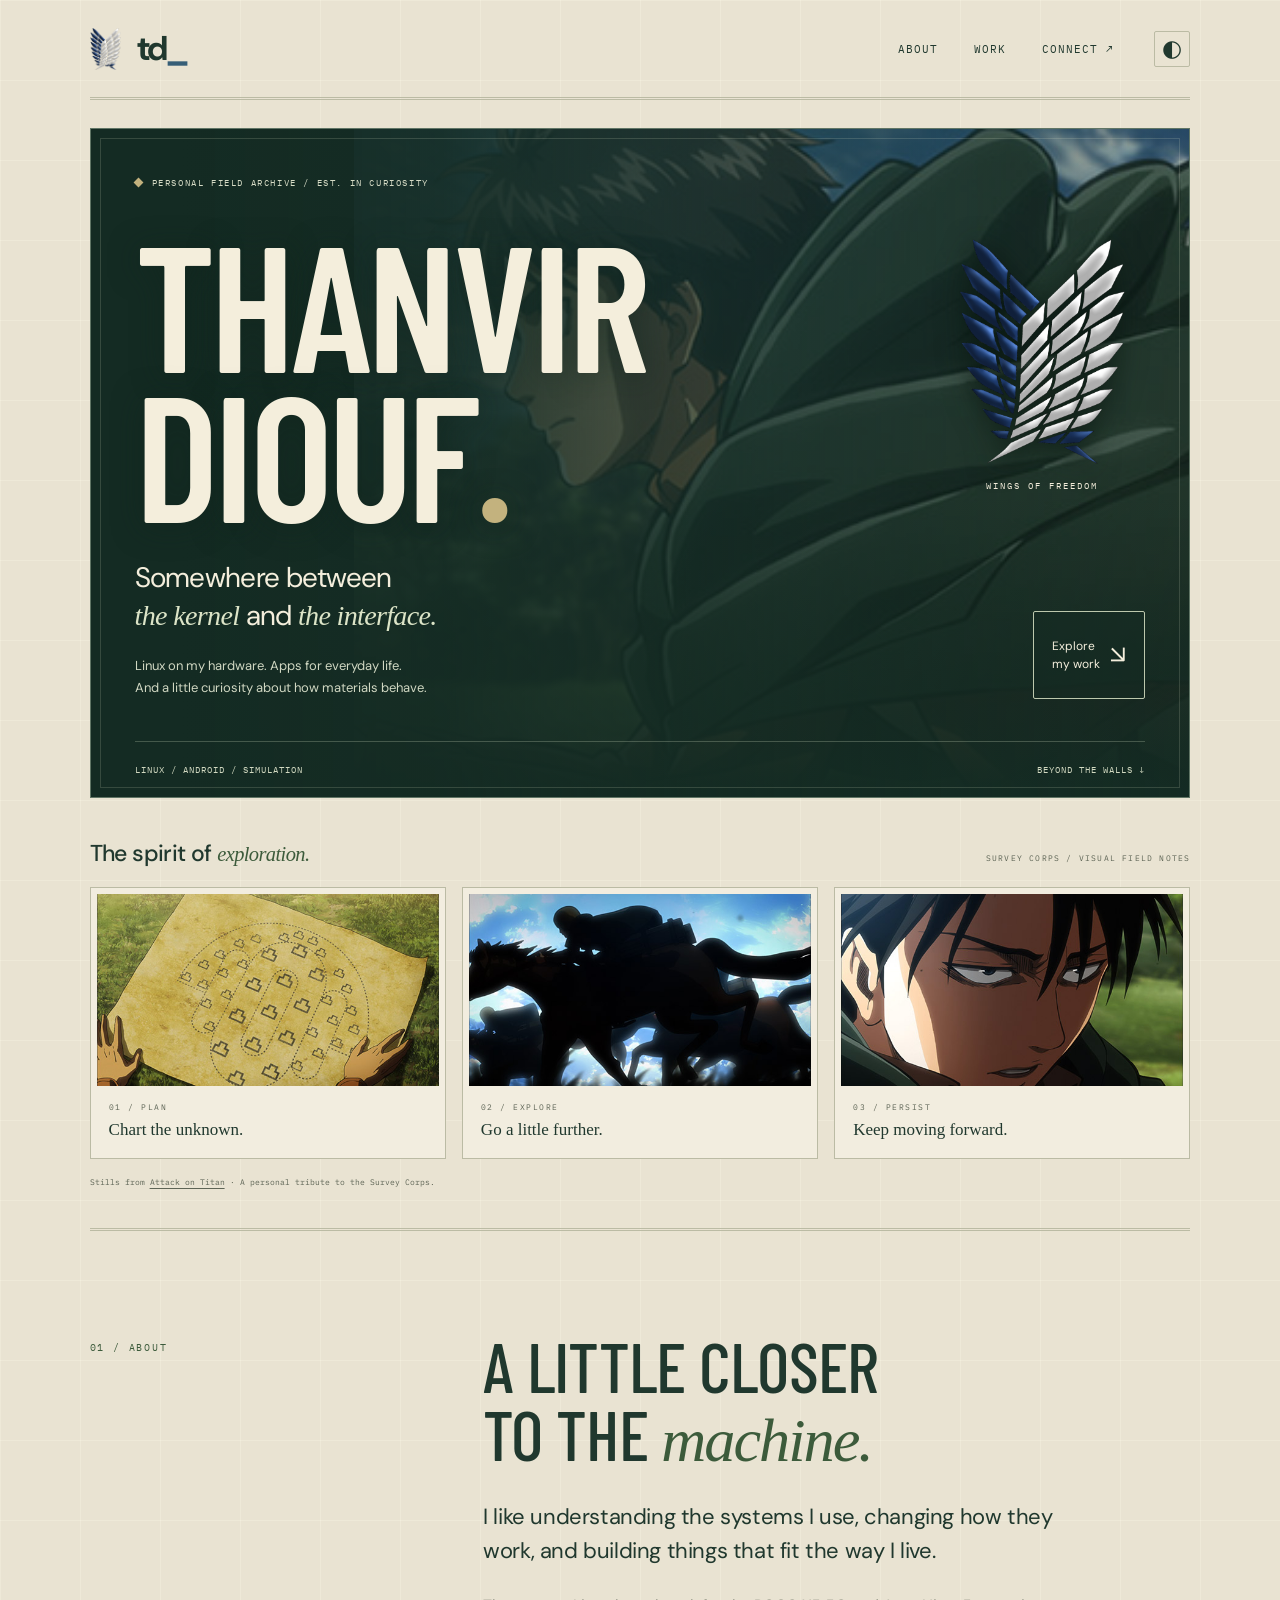
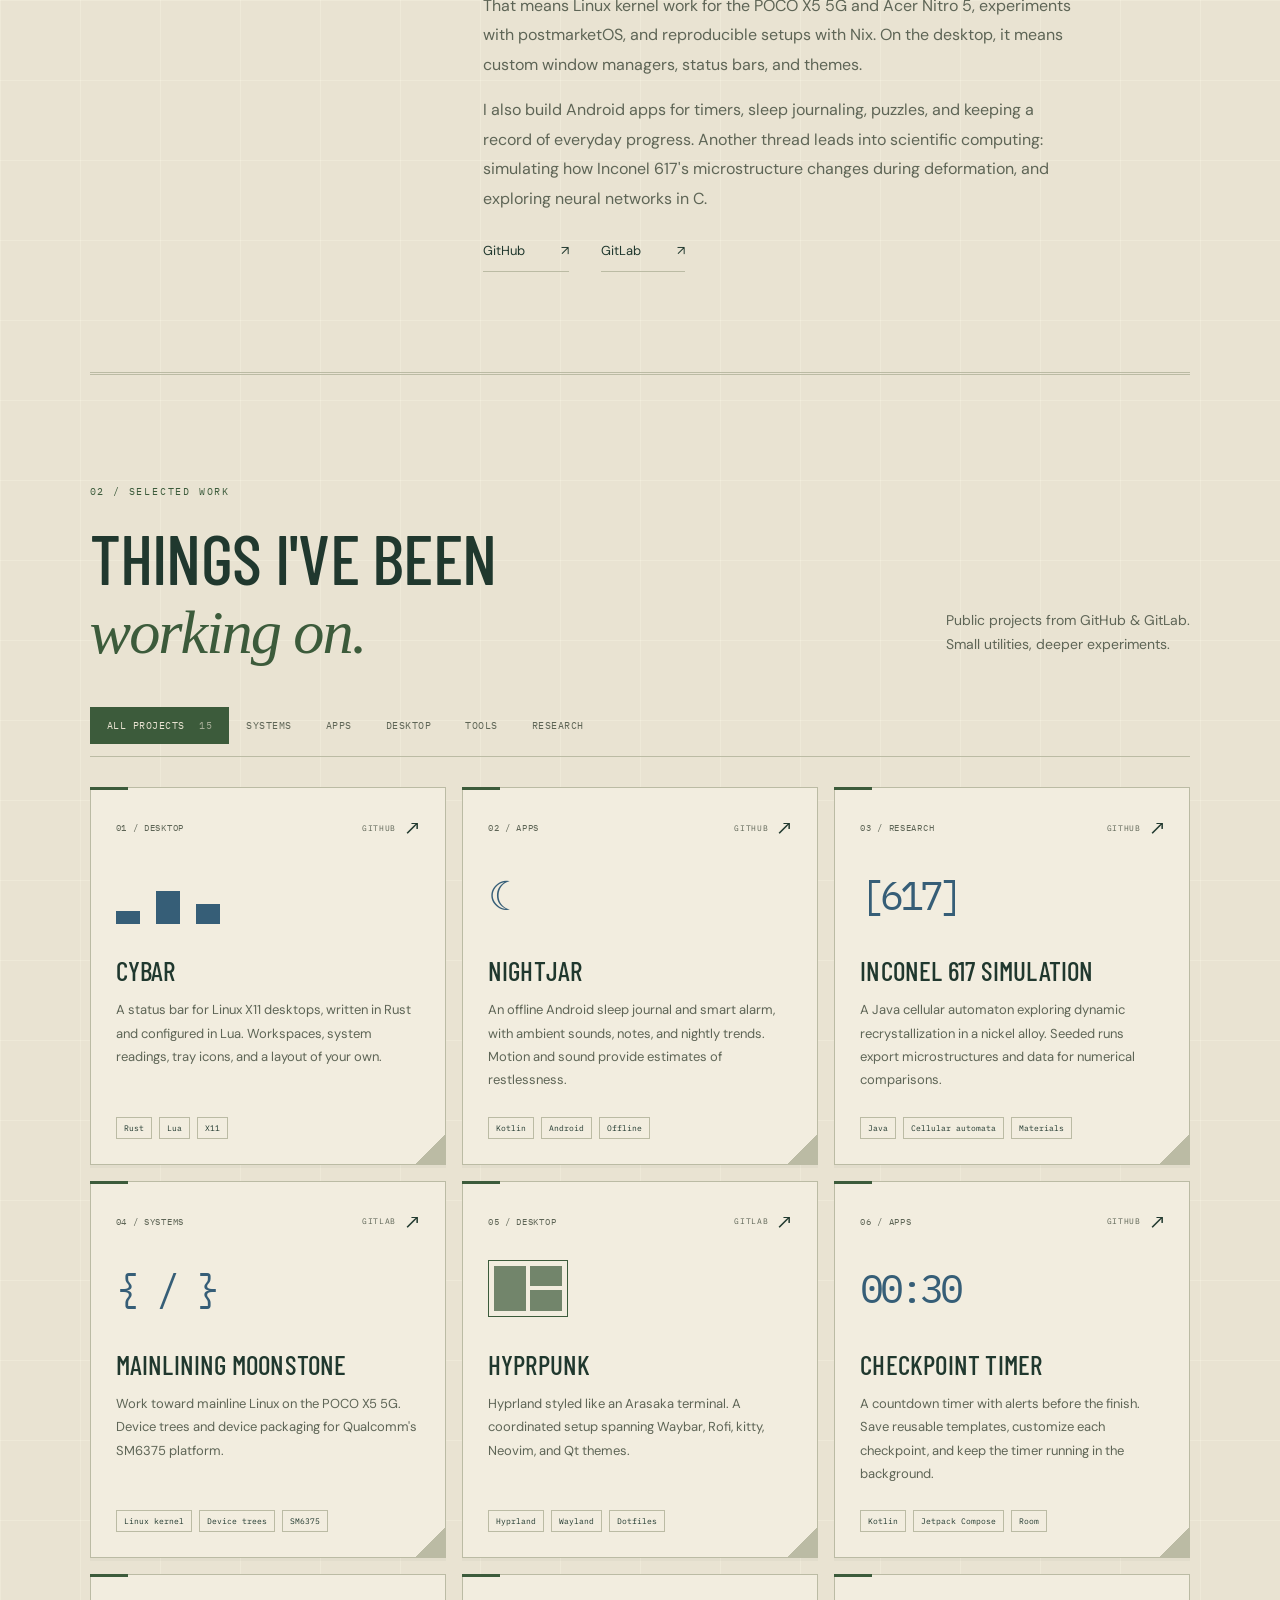
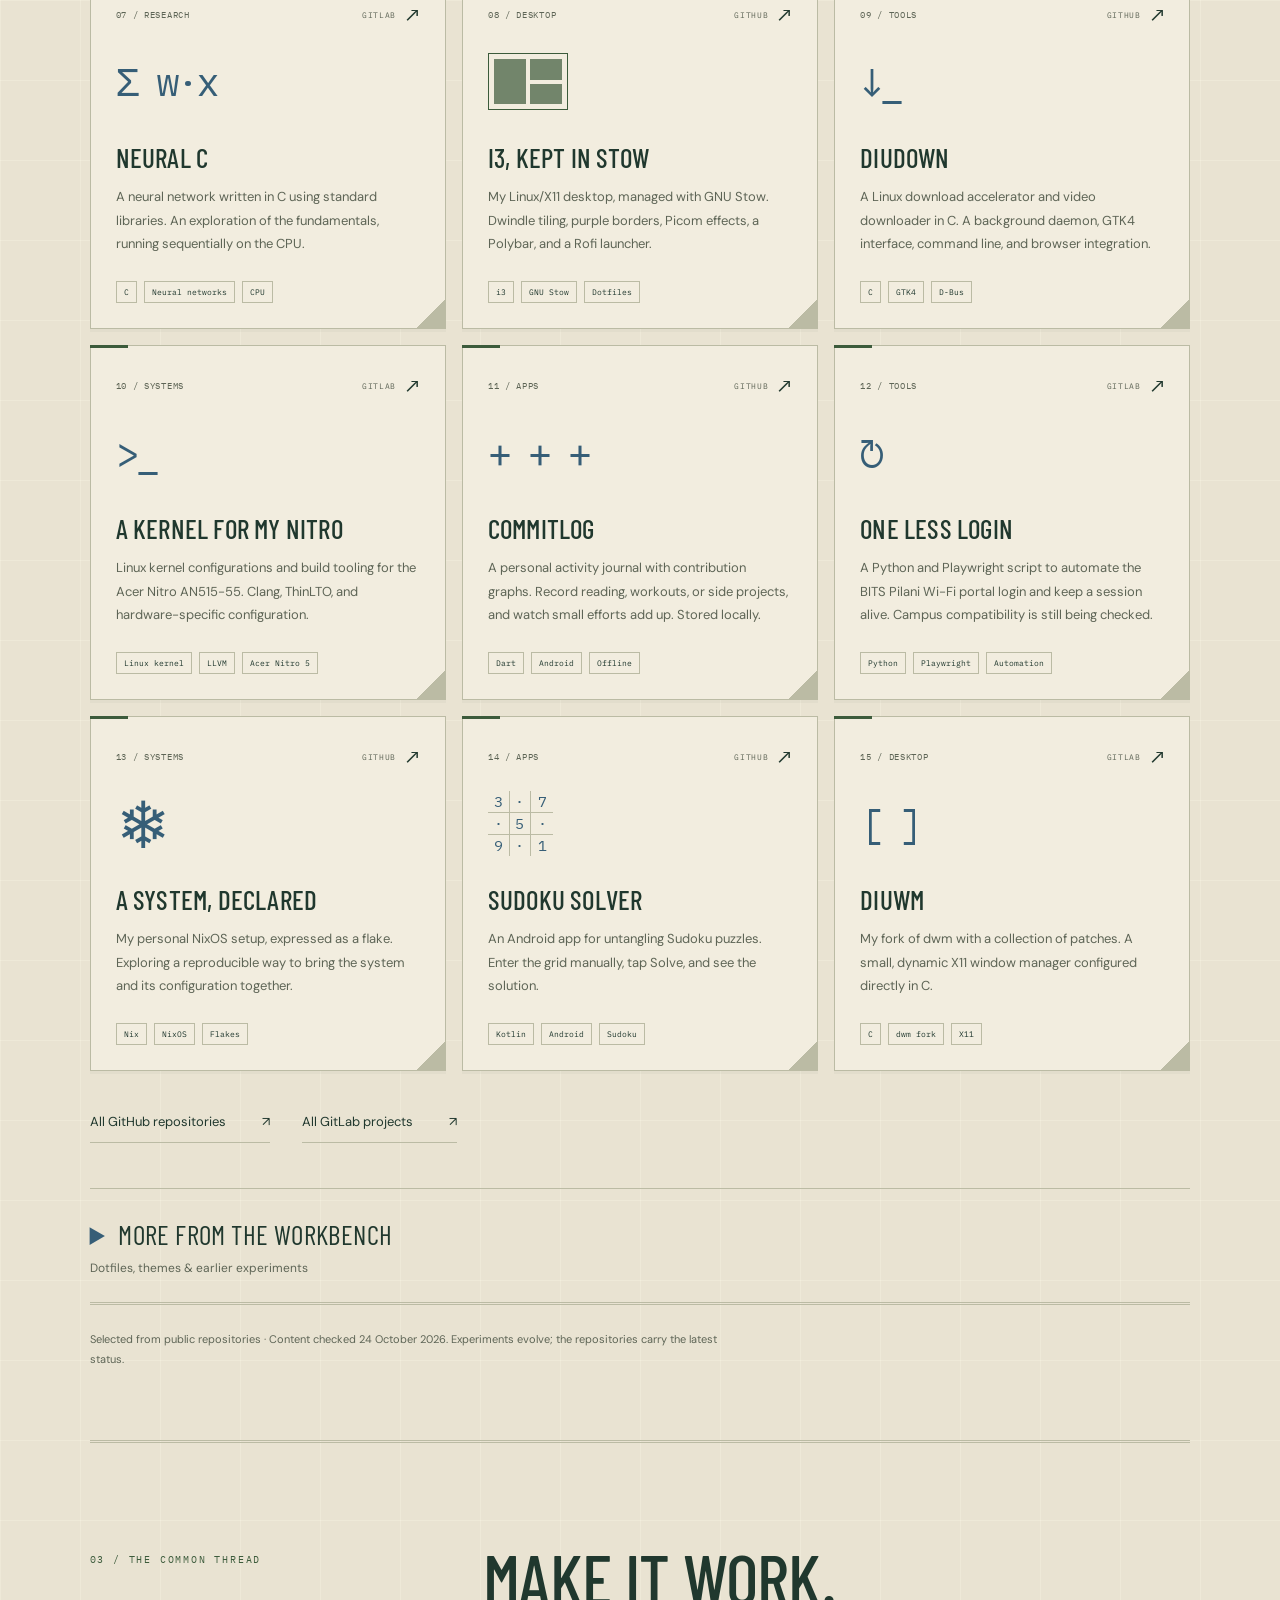
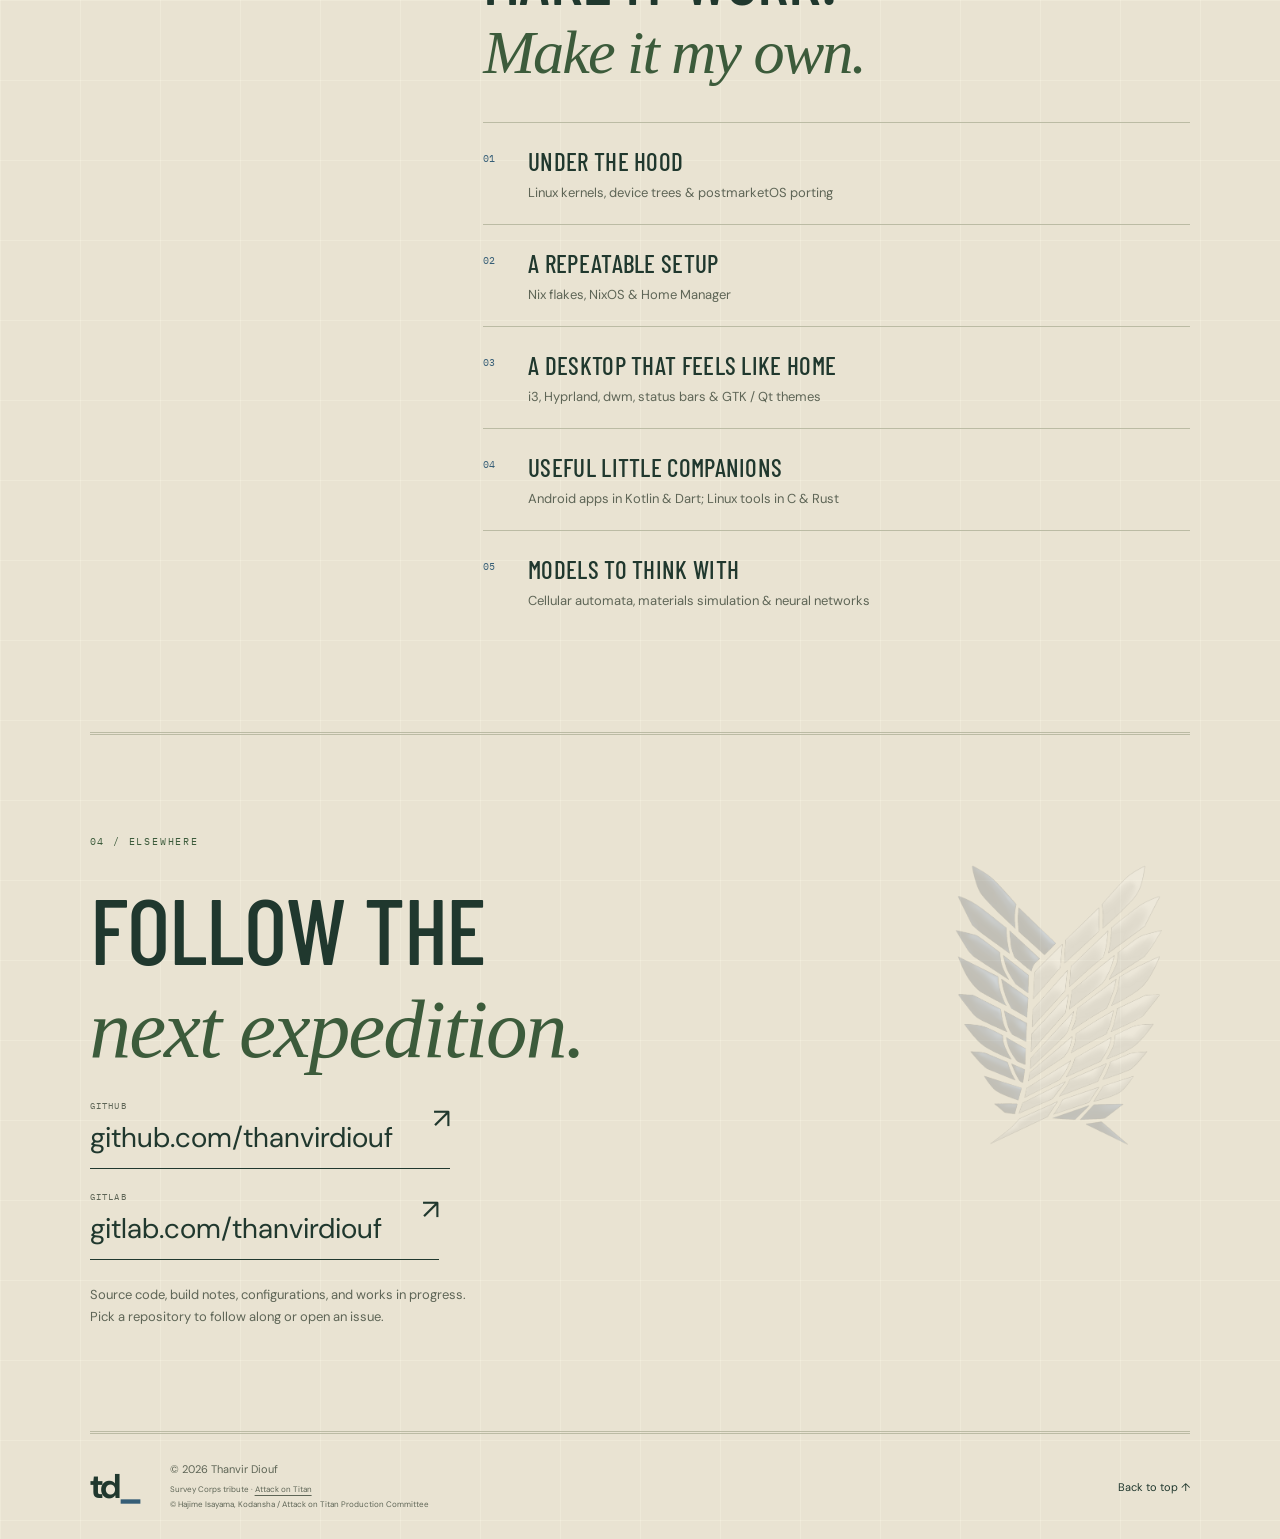
==== commit 713b56ab: "Restyle portfolio with Survey Corps theme and series artwork" ====
--- a/index.html
+++ b/index.html
@@ -3,35 +3,46 @@
 <head>
   <meta charset="utf-8">
   <meta name="viewport" content="width=device-width, initial-scale=1">
-  <meta name="theme-color" content="#f4f1ea">
+  <meta name="theme-color" content="#e9e3d2">
   <meta name="description" content="Thanvir Diouf's projects across GitHub and GitLab: Linux kernels, custom desktops, Android apps, developer tools, and materials simulation.">
   <meta property="og:title" content="Thanvir Diouf — Systems, software & curiosity">
   <meta property="og:description" content="Linux kernels, custom desktops, Android apps, and materials simulation. Explore my public work on GitHub and GitLab.">
   <meta property="og:type" content="website">
   <meta property="og:url" content="https://thanvirdiouf.github.io/">
   <title>Thanvir Diouf — Systems, software & curiosity</title>
-  <link rel="icon" href="assets/favicon.svg" type="image/svg+xml">
+  <link rel="icon" href="assets/images/wings-of-freedom.png" type="image/png">
   <link rel="stylesheet" href="assets/css/style.css">
+  <link rel="stylesheet" href="assets/css/survey-corps.css">
   <script src="assets/js/site.js" defer></script>
 </head>
 <body>
 <a class="skip-link" href="#main">Skip to content</a>
 <div class="site-shell">
   <header class="header">
-    <a href="#" class="wordmark" aria-label="Thanvir Diouf, home">td<span>_</span></a>
+    <a href="#" class="wordmark" aria-label="Thanvir Diouf, home"><img src="assets/images/wings-of-freedom.png" width="32" height="42" alt="">td<span>_</span></a>
     <nav aria-label="Main navigation"><a href="#about">About</a><a href="#work">Work</a><a href="#connect">Connect <span aria-hidden="true">↗</span></a></nav>
     <button class="theme-toggle" type="button" aria-label="Switch to dark theme" hidden><span aria-hidden="true">◐</span></button>
   </header>
   <main id="main">
     <section class="hero" aria-labelledby="hero-title">
-      <div class="eyebrow"><span class="status-dot"></span> A PERSONAL CORNER OF THE INTERNET</div>
+      <img class="hero-still" src="assets/images/scout-expedition.jpg" width="560" height="315" alt="" fetchpriority="high">
+      <div class="eyebrow"><span class="status-dot"></span> PERSONAL FIELD ARCHIVE / EST. IN CURIOSITY</div>
       <h1 id="hero-title">Thanvir<br>Diouf<span class="period">.</span></h1>
       <div class="hero-bottom">
         <div><p class="hero-description">Somewhere between<br><em>the kernel</em> and <em>the interface.</em></p><p class="hero-note">Linux on my hardware. Apps for everyday life.<br>And a little curiosity about how materials behave.</p></div>
         <a class="round-link" href="#work"><span>Explore<br>my work</span><span class="arrow" aria-hidden="true">↘</span></a>
       </div>
-      <div class="hero-graphic" aria-hidden="true"><div class="orbit orbit-one"></div><div class="orbit orbit-two"></div><div class="orbit orbit-three"></div><div class="orbit-core">*</div><span class="graphic-caption">ALWAYS A WORK IN PROGRESS</span></div>
-      <div class="hero-foot"><span>LINUX / ANDROID / SIMULATION</span><span>SCROLL TO EXPLORE ↓</span></div>
+      <div class="hero-graphic" aria-hidden="true"><img src="assets/images/wings-of-freedom.png" width="521" height="707" alt=""><span class="graphic-caption">WINGS OF FREEDOM</span></div>
+      <div class="hero-foot"><span>LINUX / ANDROID / SIMULATION</span><span>BEYOND THE WALLS ↓</span></div>
+    </section>
+    <section class="expedition" aria-labelledby="expedition-title">
+      <div class="expedition-heading"><h2 id="expedition-title">The spirit of <em>exploration.</em></h2><span>SURVEY CORPS / VISUAL FIELD NOTES</span></div>
+      <div class="expedition-frames">
+        <figure><img src="assets/images/expedition-map.jpg" width="560" height="315" loading="lazy" alt="The Survey Corps' expedition formation drawn on a parchment map."><figcaption><span>01 / PLAN</span>Chart the unknown.</figcaption></figure>
+        <figure><img src="assets/images/scouts-riding.jpg" width="560" height="315" loading="lazy" alt="Survey Corps scouts on horseback, silhouetted against the sky."><figcaption><span>02 / EXPLORE</span>Go a little further.</figcaption></figure>
+        <figure><img src="assets/images/levi-forest.jpg" width="560" height="315" loading="lazy" alt="Levi wearing the Survey Corps' green cloak in the forest."><figcaption><span>03 / PERSIST</span>Keep moving forward.</figcaption></figure>
+      </div>
+      <p class="art-credit">Stills from <a href="https://shingeki.tv/season1/">Attack on Titan</a> · A personal tribute to the Survey Corps.</p>
     </section>
     <section id="about" class="about section-grid" aria-labelledby="about-title">
       <div class="section-label"><span>01 / ABOUT</span></div>
@@ -76,9 +87,9 @@
       <p class="source-note">Selected from public repositories · Content checked <time datetime="2026-10-24">24 October 2026</time>. Experiments evolve; the repositories carry the latest status.</p>
     </section>
     <section class="interests section-grid" aria-labelledby="interests-title"><div class="section-label">03 / THE COMMON THREAD</div><div><h2 id="interests-title">Make it work.<br><em>Make it my own.</em></h2><div class="interest-list"><div><span>01</span><h3>Under the hood</h3><p>Linux kernels, device trees & postmarketOS porting</p></div><div><span>02</span><h3>A repeatable setup</h3><p>Nix flakes, NixOS & Home Manager</p></div><div><span>03</span><h3>A desktop that feels like home</h3><p>i3, Hyprland, dwm, status bars & GTK / Qt themes</p></div><div><span>04</span><h3>Useful little companions</h3><p>Android apps in Kotlin & Dart; Linux tools in C & Rust</p></div><div><span>05</span><h3>Models to think with</h3><p>Cellular automata, materials simulation & neural networks</p></div></div></div></section>
-    <section id="connect" class="connect" aria-labelledby="connect-title"><div class="section-label">04 / ELSEWHERE</div><h2 id="connect-title">Follow the<br><em>next experiment.</em></h2><div class="connect-profiles"><a href="https://github.com/thanvirdiouf" class="connect-link"><span><small>GITHUB</small>github.com/thanvirdiouf</span><span aria-hidden="true">↗</span></a><a href="https://gitlab.com/thanvirdiouf" class="connect-link"><span><small>GITLAB</small>gitlab.com/thanvirdiouf</span><span aria-hidden="true">↗</span></a></div><p>Source code, build notes, configurations, and works in progress.<br>Pick a repository to follow along or open an issue.</p><span class="connect-star" aria-hidden="true">*</span></section>
+    <section id="connect" class="connect" aria-labelledby="connect-title"><div class="section-label">04 / ELSEWHERE</div><h2 id="connect-title">Follow the<br><em>next expedition.</em></h2><div class="connect-profiles"><a href="https://github.com/thanvirdiouf" class="connect-link"><span><small>GITHUB</small>github.com/thanvirdiouf</span><span aria-hidden="true">↗</span></a><a href="https://gitlab.com/thanvirdiouf" class="connect-link"><span><small>GITLAB</small>gitlab.com/thanvirdiouf</span><span aria-hidden="true">↗</span></a></div><p>Source code, build notes, configurations, and works in progress.<br>Pick a repository to follow along or open an issue.</p><img class="connect-emblem" src="assets/images/wings-of-freedom.png" width="521" height="707" loading="lazy" alt=""></section>
   </main>
-  <footer><a class="wordmark" href="#" aria-label="Back to top">td<span>_</span></a><p>© <span id="year">2026</span> Thanvir Diouf</p><a href="#">Back to top ↑</a></footer>
+  <footer><a class="wordmark" href="#" aria-label="Back to top">td<span>_</span></a><div><p>© <span id="year">2026</span> Thanvir Diouf</p><p class="theme-credit">Survey Corps tribute · <a href="https://shingeki.tv/season1/">Attack on Titan</a><br>© Hajime Isayama, Kodansha / Attack on Titan Production Committee</p></div><a href="#">Back to top ↑</a></footer>
 </div>
 </body>
 </html>
--- a/assets/css/survey-corps.css
+++ b/assets/css/survey-corps.css
@@ -0,0 +1,188 @@
+/* Survey Corps: parchment field journals, green cloaks, blue and silver wings. */
+@import url('https://fonts.googleapis.com/css2?family=Barlow+Condensed:wght@500;600;700&display=swap');
+
+:root {
+  --bg: #e9e3d2;
+  --ink: #20382e;
+  --muted: #5e6556;
+  --line: #bbbba4;
+  --accent: #365e77;
+  --card: #f2eddf;
+  --green: #3c5b3b;
+  --display: 'Barlow Condensed', 'Arial Narrow', sans-serif;
+  --cloak: #1c352b;
+  --paper: #f4eedc;
+  --brass: #c3b27e;
+}
+
+:root[data-theme=dark] {
+  --bg: #111e19;
+  --ink: #ede9d9;
+  --muted: #b6bcaa;
+  --line: #435348;
+  --accent: #9bbbd0;
+  --card: #1a2b23;
+  --green: #c2cfa7;
+}
+
+body {
+  background-image: linear-gradient(var(--line) 1px, transparent 1px),
+    linear-gradient(90deg, var(--line) 1px, transparent 1px);
+  background-size: 80px 80px;
+  background-blend-mode: soft-light;
+}
+
+.header { height: 100px; border-bottom: 3px double var(--line); }
+.wordmark { display: inline-flex; align-items: center; gap: 8px; }
+.wordmark img { object-fit: contain; margin-right: 7px; }
+.wordmark span { margin-left: -8px; }
+nav { font-family: var(--mono); font-size: 11px; text-transform: uppercase; letter-spacing: 1px; }
+.theme-toggle { border-radius: 2px; }
+
+.hero {
+  isolation: isolate;
+  margin-top: 28px;
+  padding: 48px 44px 0;
+  background: var(--cloak);
+  color: var(--paper);
+  border: 1px solid #607565;
+}
+.hero::after {
+  content: '';
+  position: absolute;
+  inset: 9px;
+  border: 1px solid #d8dec02b;
+  pointer-events: none;
+  z-index: 2;
+}
+.hero-still {
+  position: absolute;
+  inset: 0 0 0 auto;
+  width: 76%;
+  height: 100%;
+  object-fit: cover;
+  object-position: 64% center;
+  opacity: .66;
+  z-index: -2;
+}
+.hero::before {
+  content: '';
+  position: absolute;
+  inset: 0;
+  background: linear-gradient(90deg, #142b23 8%, #142b23ed 32%, #142b2380 62%, #142b2326),
+    linear-gradient(0deg, #142b23 1%, transparent 45%);
+  z-index: -1;
+}
+.eyebrow { position: relative; z-index: 1; font-size: 9px; letter-spacing: 1.6px; color: #d6dbc5; }
+.status-dot { background: var(--brass); border-radius: 0; transform: rotate(45deg); }
+h1 {
+  font-family: var(--display);
+  text-transform: uppercase;
+  font-weight: 600;
+  font-size: clamp(100px, 14vw, 178px);
+  letter-spacing: -.025em;
+  line-height: .84;
+  margin: 40px 0 32px;
+  text-shadow: 0 3px 30px #10241b80;
+}
+.period { color: var(--brass); }
+.hero-description { font-size: clamp(20px, 2.2vw, 29px); }
+.hero-description em { color: #dce4c7; }
+.hero-note { color: #d0d7c2; font-size: 13px; }
+.hero-graphic {
+  right: 5%; top: 110px; width: 185px; height: 265px;
+  transform: none; display: flex; flex-direction: column; align-items: center;
+}
+.hero-graphic img { width: 100%; height: 225px; object-fit: contain; filter: drop-shadow(0 4px 14px #07150ddb); }
+.graphic-caption { position: static; transform: none; margin-top: 16px; color: var(--paper); font-size: 9px; letter-spacing: 2px; text-align: center; }
+.round-link { border-radius: 2px; border-color: #bdc8ad; margin: 0; width: 112px; height: 88px; background: #142b2380; }
+.round-link:hover { background: var(--paper); color: var(--cloak); }
+.hero-foot { position: relative; z-index: 1; border-color: #a6b59b55; color: #d2d9c1; font-size: 9px; margin-top: 42px; padding: 22px 0; }
+
+.expedition { padding: 44px 0 38px; border-bottom: 3px double var(--line); }
+.expedition-heading { display: flex; align-items: baseline; justify-content: space-between; gap: 20px; margin-bottom: 22px; }
+.expedition-heading h2 { font-family: var(--sans); font-size: 23px; letter-spacing: -.6px; margin: 0; text-transform: none; }
+.expedition-heading h2 em { letter-spacing: -.6px; }
+.expedition-heading>span { font-family: var(--mono); font-size: 8px; letter-spacing: 1.2px; color: var(--muted); }
+.expedition-frames { display: grid; grid-template-columns: repeat(3, minmax(0, 1fr)); gap: 16px; }
+.expedition figure { margin: 0; border: 1px solid var(--line); background: var(--card); padding: 6px; }
+.expedition figure img { display: block; width: 100%; height: auto; aspect-ratio: 16 / 9; object-fit: cover; }
+.expedition figcaption { font-family: Georgia, serif; font-size: 17px; padding: 16px 12px 12px; }
+.expedition figcaption span { display: block; font-family: var(--mono); font-size: 8px; color: var(--muted); letter-spacing: 1.5px; margin-bottom: 8px; }
+.art-credit { font-family: var(--mono); font-size: 8px; color: var(--muted); line-height: 1.8; margin: 16px 0 0; }
+.art-credit a, .theme-credit a { text-decoration: underline; text-underline-offset: 3px; }
+
+h2 { font-family: var(--display); font-size: clamp(44px, 5.5vw, 70px); letter-spacing: -.7px; font-weight: 500; text-transform: uppercase; line-height: .98; }
+h2 em { font-family: Georgia, serif; text-transform: none; font-size: .89em; letter-spacing: -2px; }
+.section-label { color: var(--green); font-size: 10px; letter-spacing: 1.8px; }
+.section-grid, .work { border-bottom: 3px double var(--line); }
+.filters { gap: 0; border-bottom: 1px solid var(--line); padding-bottom: 12px; }
+.filters button { border-radius: 0; border-color: transparent; padding: 11px 16px; font-family: var(--mono); font-size: 10px; text-transform: uppercase; letter-spacing: .5px; }
+.filters button[aria-pressed=true] { background: var(--green); color: var(--bg); border-color: var(--green); }
+.filters button:hover { border-color: var(--green); }
+.project { position: relative; box-shadow: 0 3px 0 #152d1e08; background-image: linear-gradient(135deg, transparent 96%, var(--line) 96%); }
+.project::before { content: ''; position: absolute; top: -1px; left: -1px; width: 38px; height: 3px; background: var(--green); }
+.project:hover { transform: translateY(-4px); border-color: var(--accent); }
+.project:hover::before { background: var(--accent); width: 70px; }
+.project-top { letter-spacing: .7px; }
+.project-symbol, .sudoku-symbol { color: var(--accent); }
+.project h3 { font-family: var(--display); text-transform: uppercase; font-size: 27px; letter-spacing: .2px; font-weight: 500; }
+.project-tags span { border-radius: 0; }
+.interest-list h3 { font-family: var(--display); text-transform: uppercase; font-size: 25px; letter-spacing: .3px; }
+.project-archive { border-bottom: 3px double var(--line); }
+.project-archive summary { font-family: var(--display); text-transform: uppercase; font-size: 27px; letter-spacing: .4px; }
+.project-archive summary>span { font-family: var(--sans); text-transform: none; font-size: 12px; }
+.connect h2 { font-size: clamp(52px, 7.3vw, 94px); }
+.connect-emblem { position: absolute; right: 2%; top: 130px; width: 220px; height: 280px; object-fit: contain; opacity: .18; pointer-events: none; }
+footer { border-top: 3px double var(--line); padding: 22px 0; }
+footer p { margin: 6px 0; }
+.theme-credit { font-size: 8px; line-height: 1.8; }
+
+@media (max-width: 1000px) {
+  .hero { padding: 38px 32px 0; }
+  .hero-graphic { width: 145px; height: 220px; top: 110px; right: 4%; }
+  .hero-graphic img { height: 175px; }
+  .hero-graphic .graphic-caption { font-size: 8px; }
+  .expedition-heading>span { max-width: 160px; line-height: 1.7; text-align: right; }
+  .expedition figcaption { font-size: 15px; padding: 14px 7px 9px; }
+  .connect-emblem { width: 170px; }
+}
+@media (max-width: 640px) {
+  .header { height: 85px; gap: 15px; }
+  .wordmark { gap: 7px; font-size: 26px; }
+  .wordmark img { width: 22px; height: 30px; margin-right: 2px; }
+  nav { gap: 15px; font-size: 9px; letter-spacing: .3px; }
+  .theme-toggle { width: 28px; height: 28px; }
+  .hero { margin-top: 18px; padding: 30px 22px 0; }
+  .hero::after { inset: 6px; }
+  .eyebrow { font-size: 7px; letter-spacing: .8px; gap: 8px; }
+  h1 { font-size: clamp(82px, 24vw, 145px); margin: 36px 0 30px; }
+  .hero-still { width: 100%; opacity: .5; object-position: 57% center; }
+  .hero::before { background: linear-gradient(90deg, #142b23e8, #142b2333), linear-gradient(0deg, #142b23 1%, #142b2333 80%); }
+  .hero-graphic { width: 54px; height: 80px; top: 170px; right: 18px; opacity: .85; }
+  .hero-graphic img { height: 74px; }
+  .hero-graphic .graphic-caption { display: none; }
+  .hero-description { font-size: 19px; }
+  .hero-note { font-size: 11px; max-width: 190px; }
+  .hero-bottom { gap: 12px; align-items: flex-end; }
+  .round-link { width: 62px; height: 64px; font-size: 9px; gap: 3px; }
+  .round-link .arrow { font-size: 19px; }
+  .hero-foot { font-size: 6px; letter-spacing: .5px; margin-top: 30px; gap: 12px; }
+  .expedition { padding: 30px 0; }
+  .expedition-heading { display: block; }
+  .expedition-heading h2 { font-size: 23px; margin-bottom: 12px; }
+  .expedition-heading>span { font-size: 7px; }
+  .expedition-frames { gap: 9px; grid-template-columns: 1fr; }
+  .expedition figure { display: grid; grid-template-columns: 45% 1fr; align-items: center; padding: 4px; }
+  .expedition figcaption { font-size: 17px; padding: 12px; }
+  .expedition figcaption span { font-size: 7px; margin-bottom: 6px; }
+  h2 { font-size: 47px; }
+  .filters button { padding: 10px 12px; font-size: 9px; }
+  .project h3 { font-size: 28px; }
+  .project-host { font-size: 8px; }
+  .connect-emblem { width: 120px; height: 150px; right: -20px; top: 40px; opacity: .12; }
+  footer { align-items: flex-start; gap: 15px; }
+  footer>.wordmark { margin-top: 7px; }
+  footer>a:last-child { white-space: nowrap; font-size: 8px; padding-top: 12px; }
+  .theme-credit { font-size: 7px; }
+}
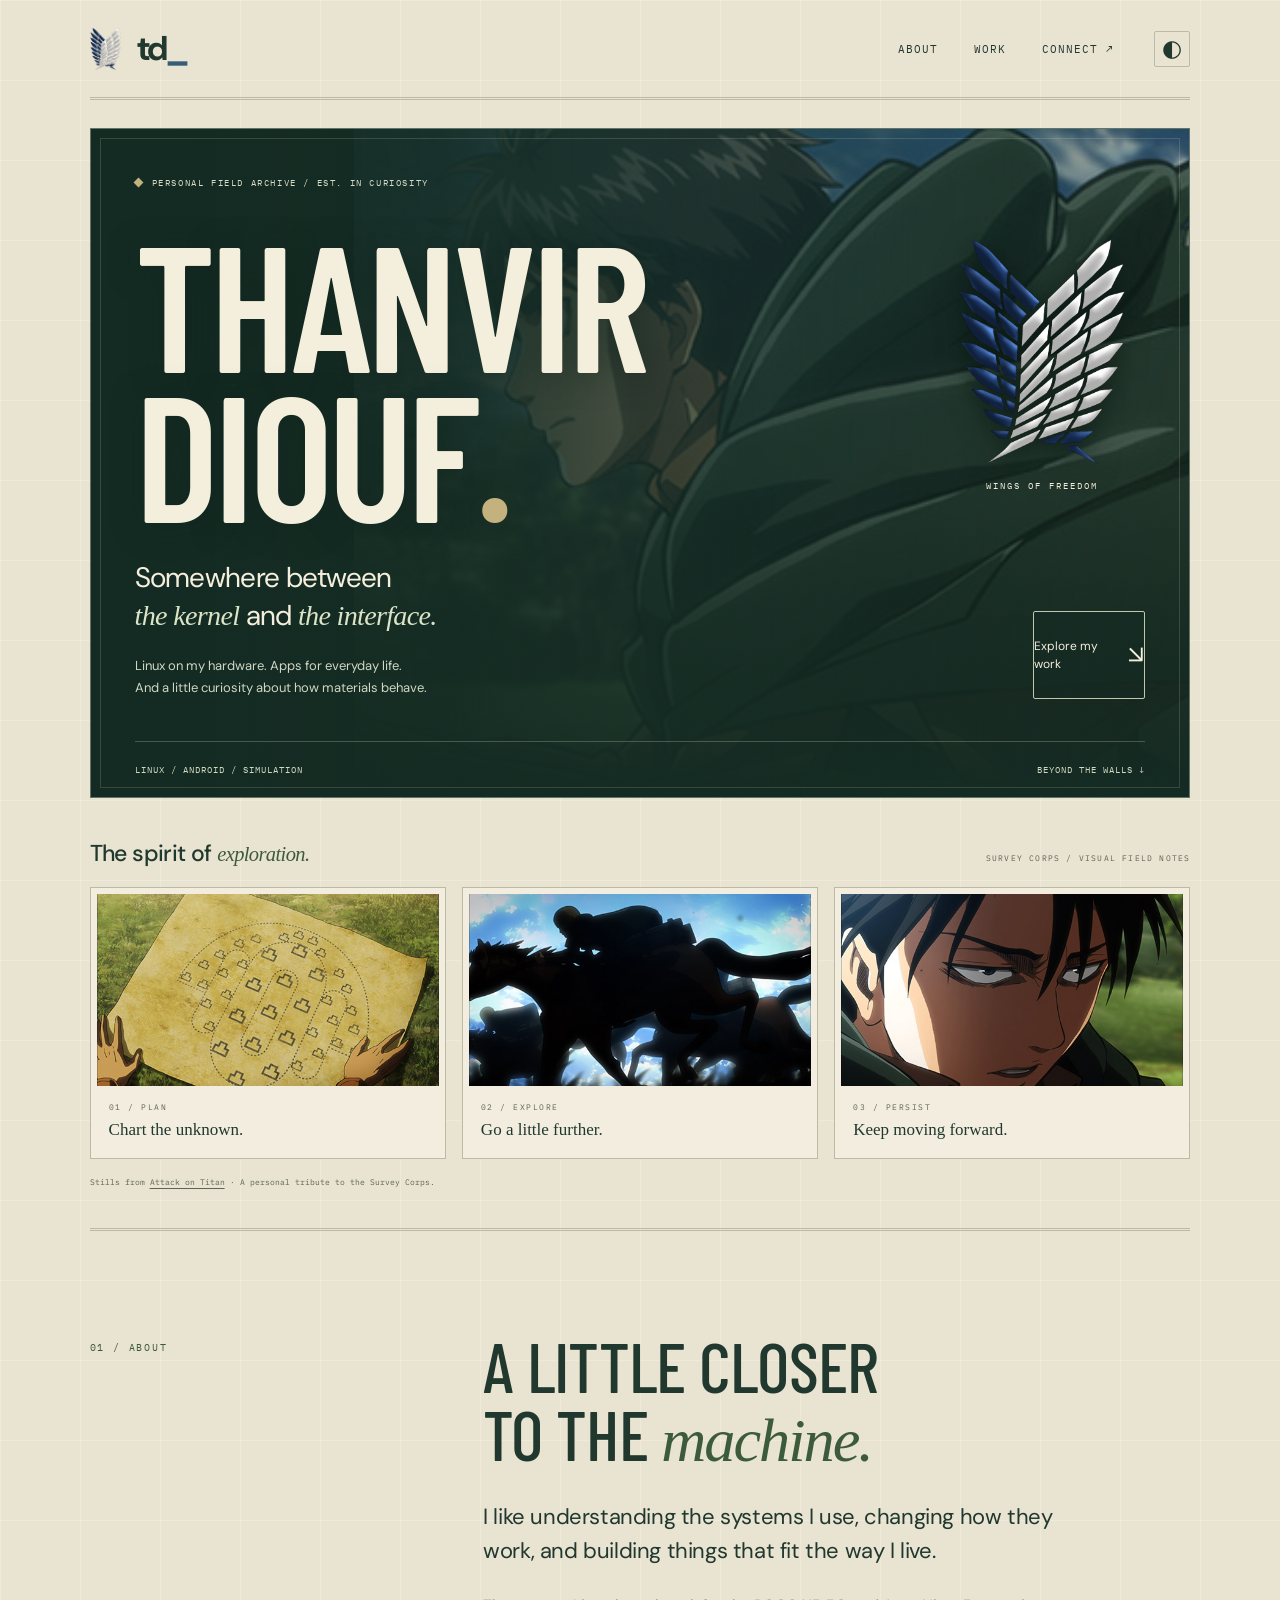
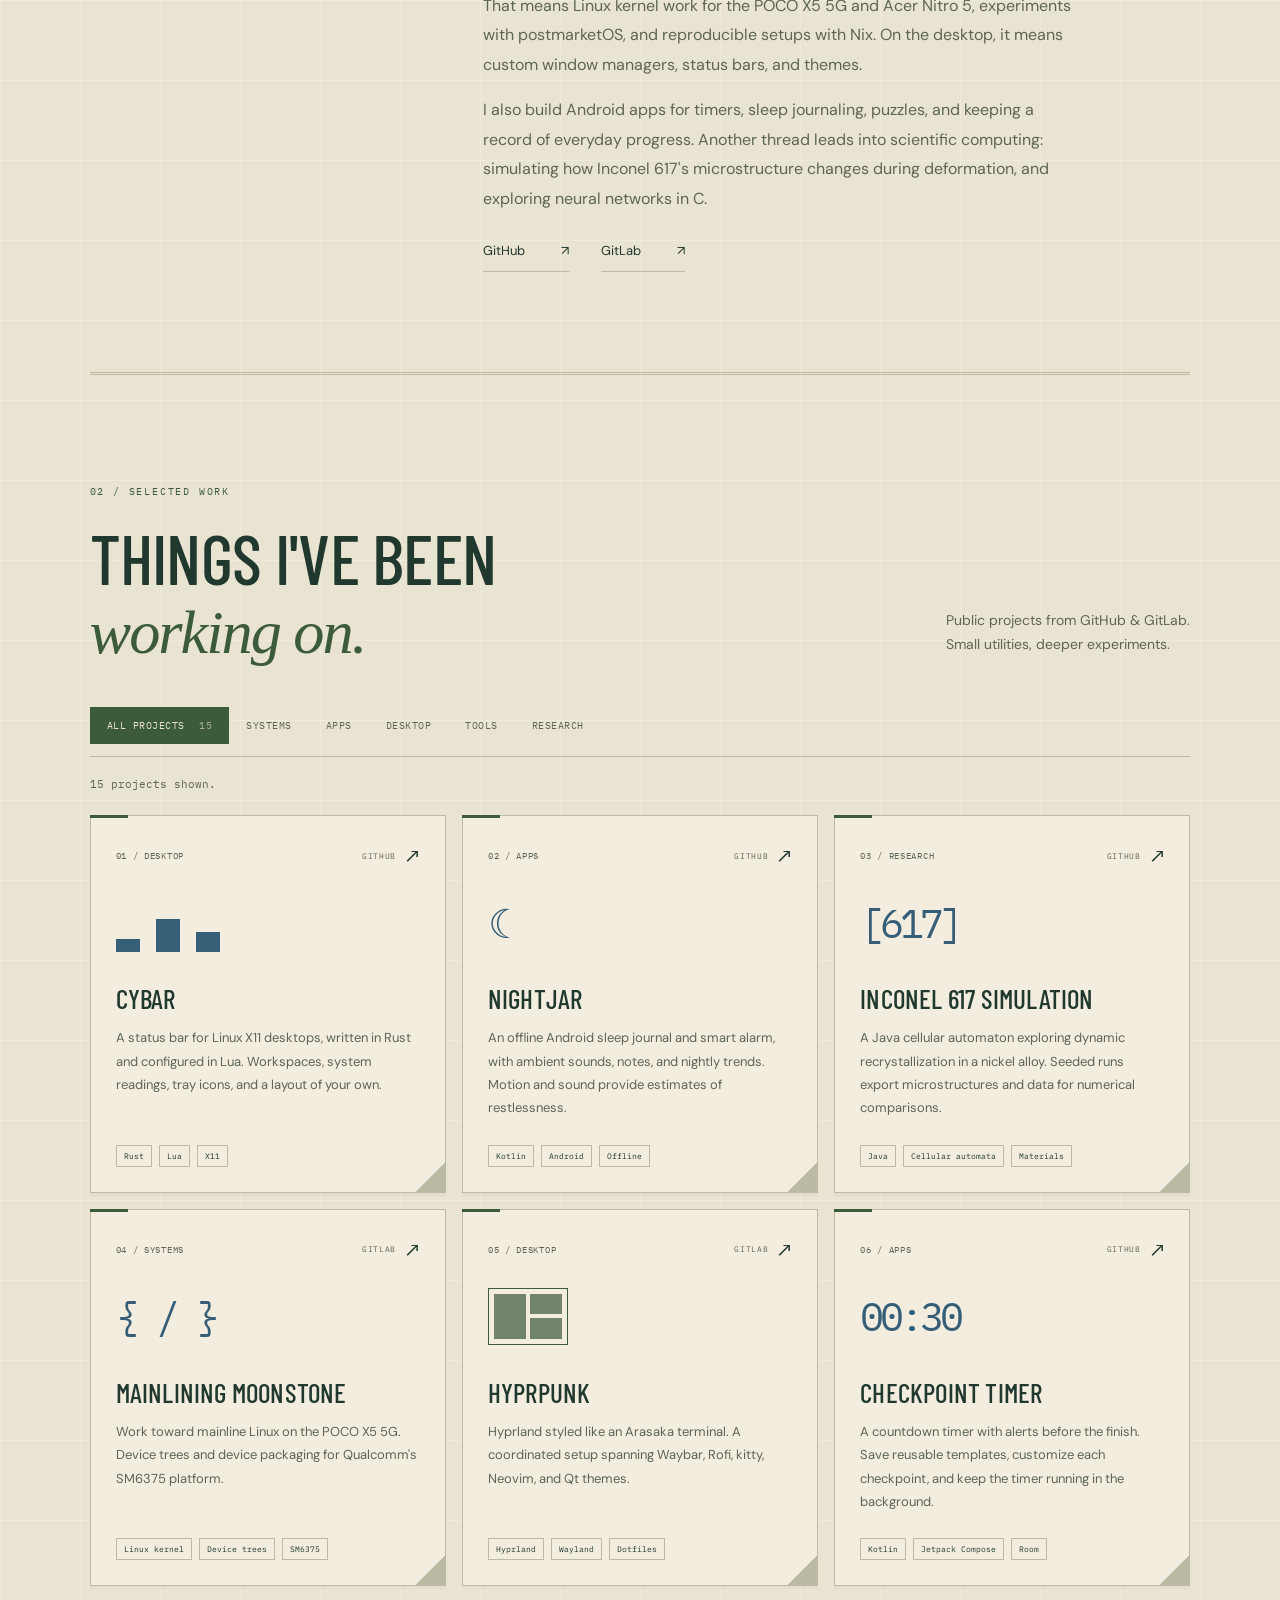
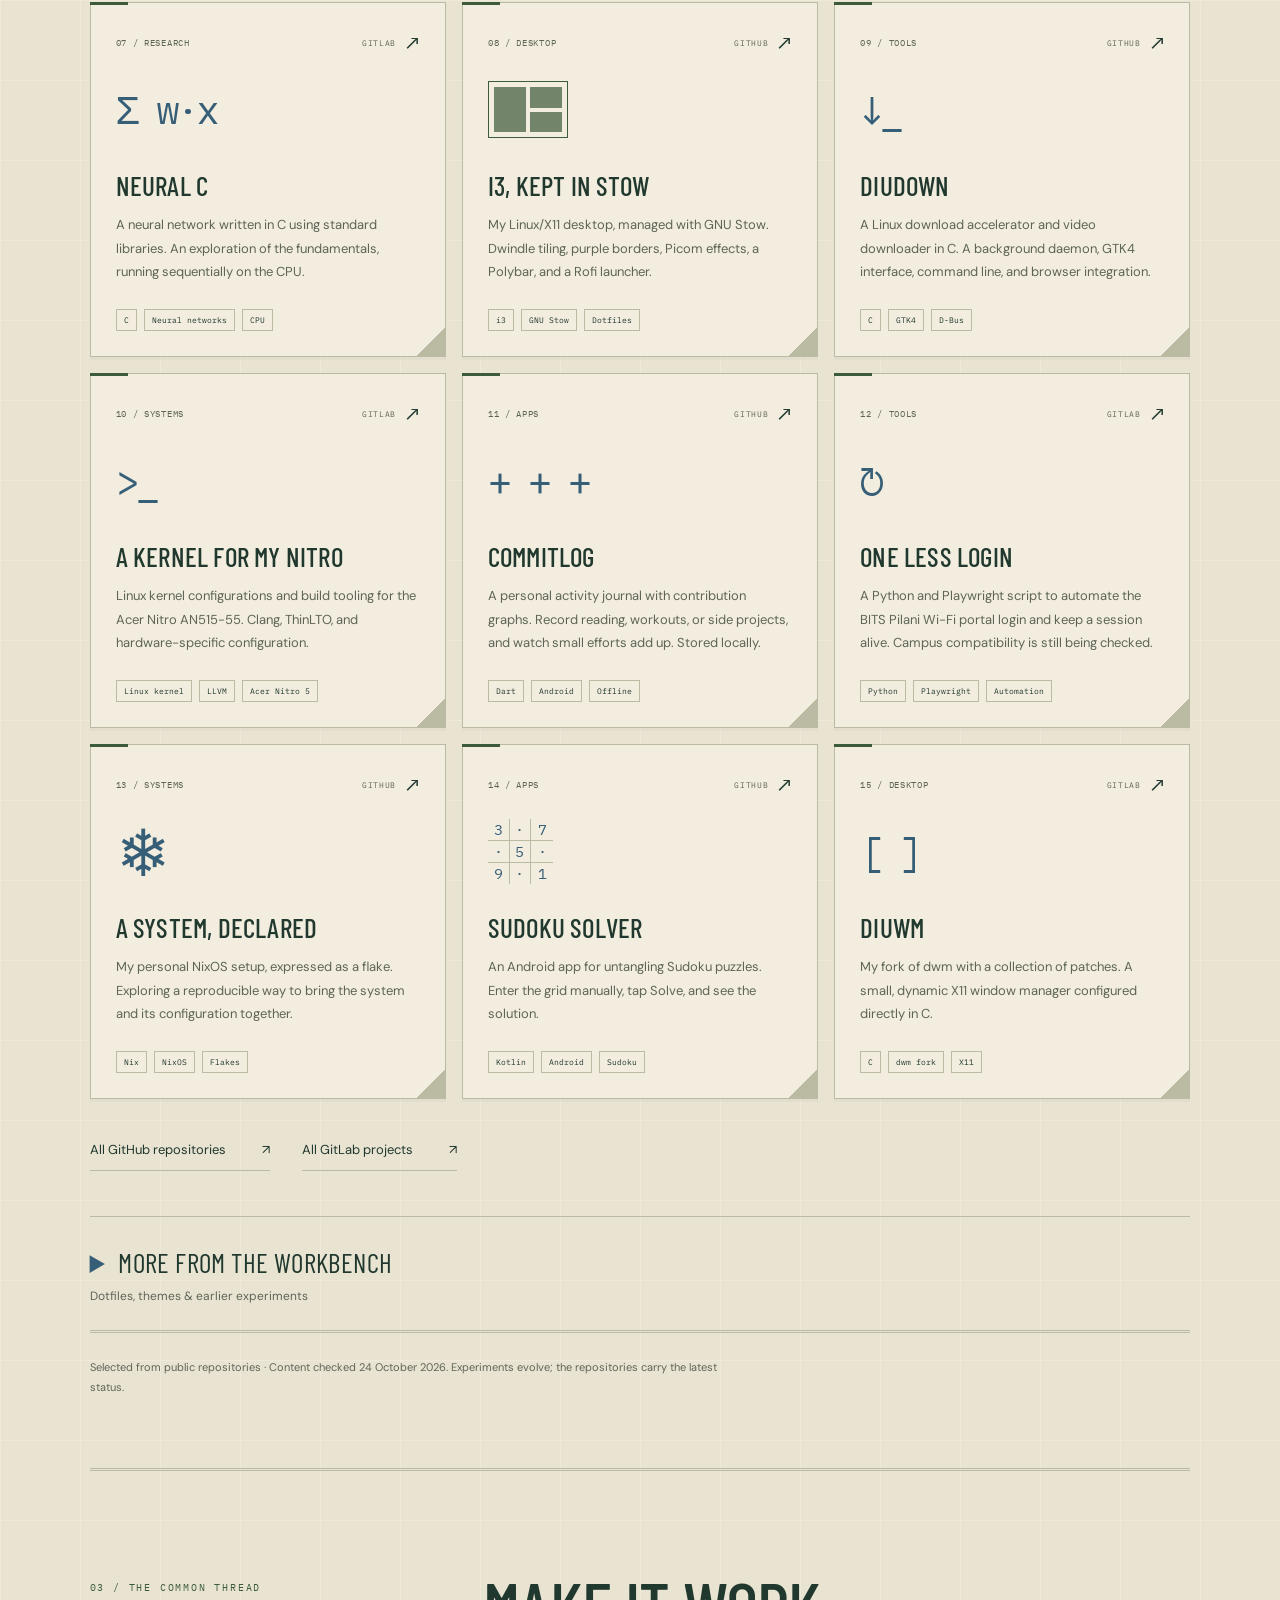
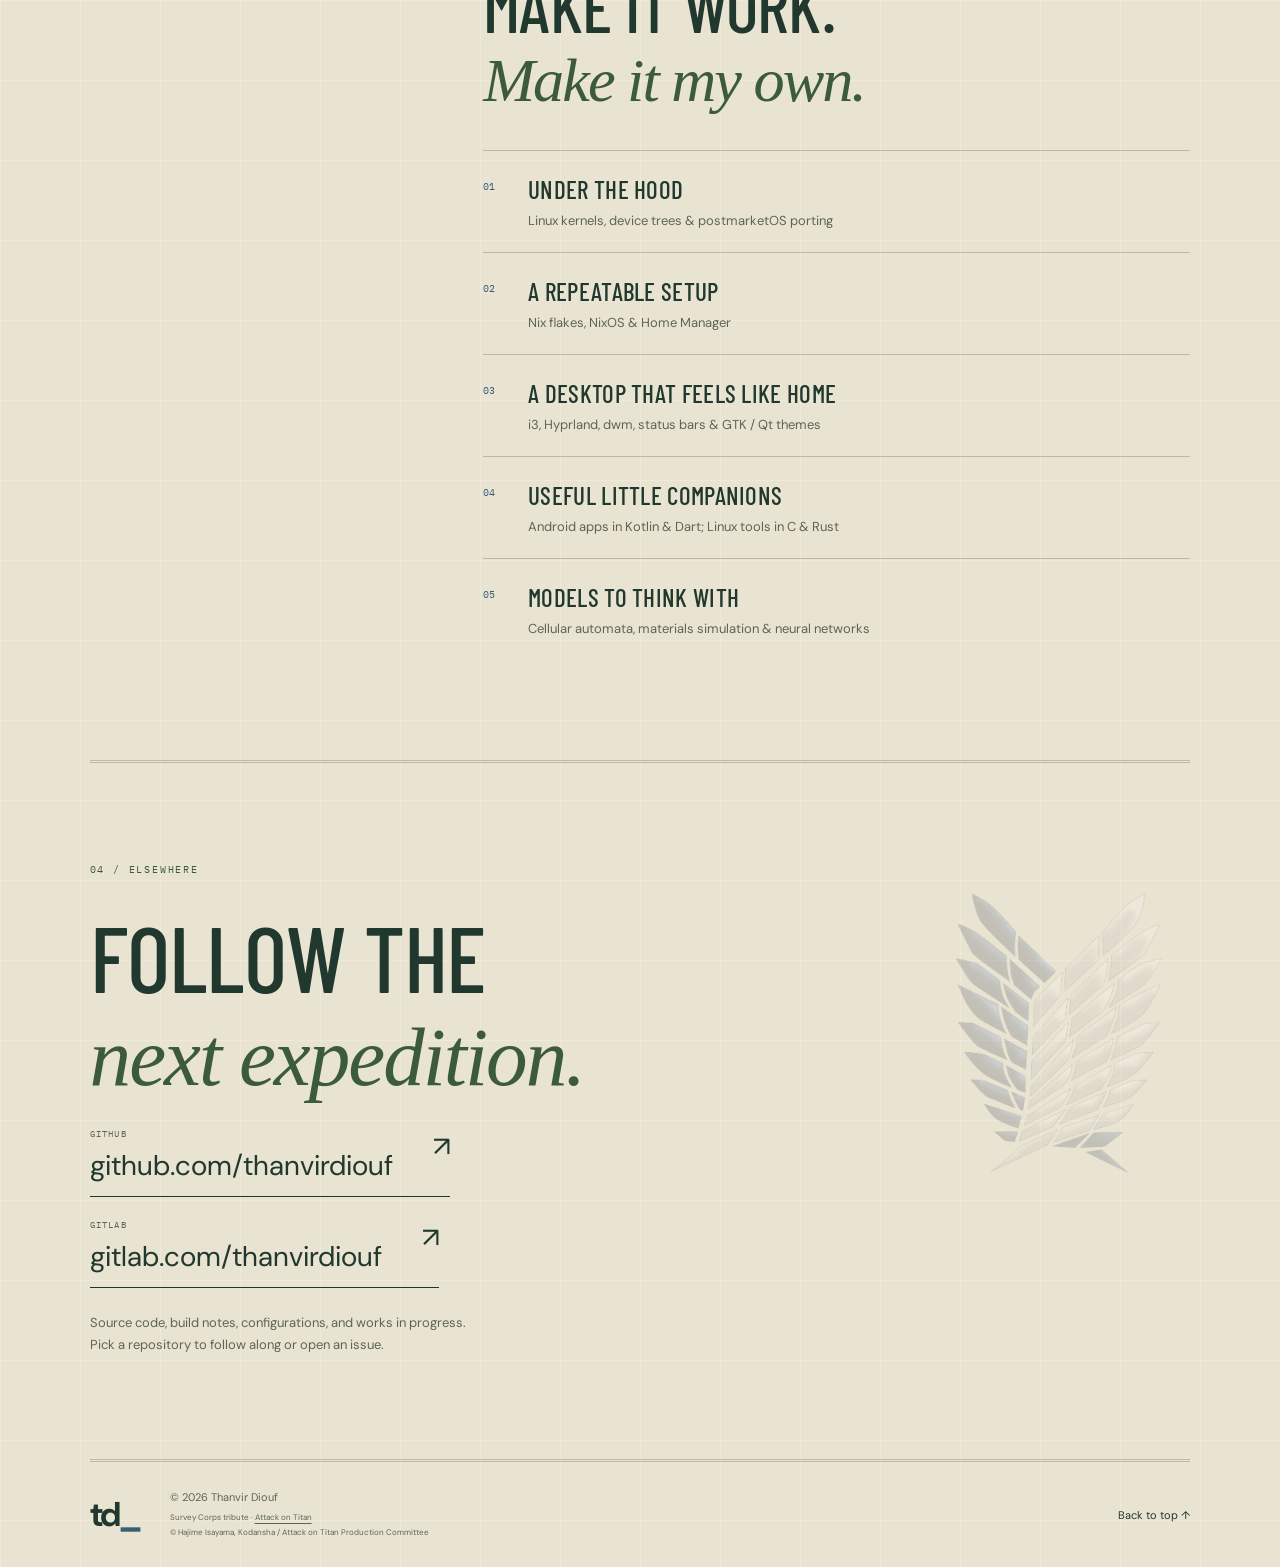
==== commit ae73a2d2: "Improve mobile readability navigation and touch controls" ====
--- a/index.html
+++ b/index.html
@@ -2,7 +2,7 @@
 <html lang="en" data-theme="light">
 <head>
   <meta charset="utf-8">
-  <meta name="viewport" content="width=device-width, initial-scale=1">
+  <meta name="viewport" content="width=device-width, initial-scale=1, viewport-fit=cover">
   <meta name="theme-color" content="#e9e3d2">
   <meta name="description" content="Thanvir Diouf's projects across GitHub and GitLab: Linux kernels, custom desktops, Android apps, developer tools, and materials simulation.">
   <meta property="og:title" content="Thanvir Diouf — Systems, software & curiosity">
@@ -11,6 +11,9 @@
   <meta property="og:url" content="https://thanvirdiouf.github.io/">
   <title>Thanvir Diouf — Systems, software & curiosity</title>
   <link rel="icon" href="assets/images/wings-of-freedom.png" type="image/png">
+  <link rel="preconnect" href="https://fonts.googleapis.com">
+  <link rel="preconnect" href="https://fonts.gstatic.com" crossorigin>
+  <link rel="stylesheet" href="https://fonts.googleapis.com/css2?family=Barlow+Condensed:wght@500;600;700&family=DM+Sans:wght@400;500;600;700&family=IBM+Plex+Mono:wght@400;500&display=swap">
   <link rel="stylesheet" href="assets/css/style.css">
   <link rel="stylesheet" href="assets/css/survey-corps.css">
   <script src="assets/js/site.js" defer></script>
@@ -30,7 +33,7 @@
       <h1 id="hero-title">Thanvir<br>Diouf<span class="period">.</span></h1>
       <div class="hero-bottom">
         <div><p class="hero-description">Somewhere between<br><em>the kernel</em> and <em>the interface.</em></p><p class="hero-note">Linux on my hardware. Apps for everyday life.<br>And a little curiosity about how materials behave.</p></div>
-        <a class="round-link" href="#work"><span>Explore<br>my work</span><span class="arrow" aria-hidden="true">↘</span></a>
+        <a class="round-link" href="#work"><span>Explore my work</span><span class="arrow" aria-hidden="true">↘</span></a>
       </div>
       <div class="hero-graphic" aria-hidden="true"><img src="assets/images/wings-of-freedom.png" width="521" height="707" alt=""><span class="graphic-caption">WINGS OF FREEDOM</span></div>
       <div class="hero-foot"><span>LINUX / ANDROID / SIMULATION</span><span>BEYOND THE WALLS ↓</span></div>
@@ -38,9 +41,9 @@
     <section class="expedition" aria-labelledby="expedition-title">
       <div class="expedition-heading"><h2 id="expedition-title">The spirit of <em>exploration.</em></h2><span>SURVEY CORPS / VISUAL FIELD NOTES</span></div>
       <div class="expedition-frames">
-        <figure><img src="assets/images/expedition-map.jpg" width="560" height="315" loading="lazy" alt="The Survey Corps' expedition formation drawn on a parchment map."><figcaption><span>01 / PLAN</span>Chart the unknown.</figcaption></figure>
-        <figure><img src="assets/images/scouts-riding.jpg" width="560" height="315" loading="lazy" alt="Survey Corps scouts on horseback, silhouetted against the sky."><figcaption><span>02 / EXPLORE</span>Go a little further.</figcaption></figure>
-        <figure><img src="assets/images/levi-forest.jpg" width="560" height="315" loading="lazy" alt="Levi wearing the Survey Corps' green cloak in the forest."><figcaption><span>03 / PERSIST</span>Keep moving forward.</figcaption></figure>
+        <figure><img src="assets/images/expedition-map.jpg" width="560" height="315" loading="lazy" decoding="async" alt="The Survey Corps' expedition formation drawn on a parchment map."><figcaption><span>01 / PLAN</span>Chart the unknown.</figcaption></figure>
+        <figure><img src="assets/images/scouts-riding.jpg" width="560" height="315" loading="lazy" decoding="async" alt="Survey Corps scouts on horseback, silhouetted against the sky."><figcaption><span>02 / EXPLORE</span>Go a little further.</figcaption></figure>
+        <figure><img src="assets/images/levi-forest.jpg" width="560" height="315" loading="lazy" decoding="async" alt="Levi wearing the Survey Corps' green cloak in the forest."><figcaption><span>03 / PERSIST</span>Keep moving forward.</figcaption></figure>
       </div>
       <p class="art-credit">Stills from <a href="https://shingeki.tv/season1/">Attack on Titan</a> · A personal tribute to the Survey Corps.</p>
     </section>
@@ -51,7 +54,7 @@
     <section id="work" class="work" aria-labelledby="work-title">
       <div class="section-heading"><div><div class="section-label">02 / SELECTED WORK</div><h2 id="work-title">Things I've been<br><em>working on.</em></h2></div><p>Public projects from GitHub & GitLab.<br>Small utilities, deeper experiments.</p></div>
       <div class="filters" role="group" aria-label="Filter projects" hidden><button type="button" data-filter="all" aria-pressed="true">All projects <span data-project-count>15</span></button><button type="button" data-filter="systems" aria-pressed="false">Systems</button><button type="button" data-filter="apps" aria-pressed="false">Apps</button><button type="button" data-filter="desktop" aria-pressed="false">Desktop</button><button type="button" data-filter="tools" aria-pressed="false">Tools</button><button type="button" data-filter="research" aria-pressed="false">Research</button></div>
-      <p id="filter-status" class="sr-only" aria-live="polite"></p>
+      <p id="filter-status" class="filter-status" aria-live="polite" aria-atomic="true"></p>
       <div class="projects">
         <a class="project" data-category="desktop" href="https://github.com/thanvirdiouf/Cybar"><div class="project-top"><span>01 / DESKTOP</span><span class="project-host">GITHUB <span class="project-arrow" aria-hidden="true">↗</span></span></div><div class="project-symbol" aria-hidden="true">▂ ▅ ▃</div><h3>Cybar</h3><p>A status bar for Linux X11 desktops, written in Rust and configured in Lua. Workspaces, system readings, tray icons, and a layout of your own.</p><div class="project-tags"><span>Rust</span><span>Lua</span><span>X11</span></div></a>
         <a class="project" data-category="apps" href="https://github.com/thanvirdiouf/Nightjar"><div class="project-top"><span>02 / APPS</span><span class="project-host">GITHUB <span class="project-arrow" aria-hidden="true">↗</span></span></div><div class="project-symbol" aria-hidden="true">☾</div><h3>Nightjar</h3><p>An offline Android sleep journal and smart alarm, with ambient sounds, notes, and nightly trends. Motion and sound provide estimates of restlessness.</p><div class="project-tags"><span>Kotlin</span><span>Android</span><span>Offline</span></div></a>
@@ -87,7 +90,7 @@
       <p class="source-note">Selected from public repositories · Content checked <time datetime="2026-10-24">24 October 2026</time>. Experiments evolve; the repositories carry the latest status.</p>
     </section>
     <section class="interests section-grid" aria-labelledby="interests-title"><div class="section-label">03 / THE COMMON THREAD</div><div><h2 id="interests-title">Make it work.<br><em>Make it my own.</em></h2><div class="interest-list"><div><span>01</span><h3>Under the hood</h3><p>Linux kernels, device trees & postmarketOS porting</p></div><div><span>02</span><h3>A repeatable setup</h3><p>Nix flakes, NixOS & Home Manager</p></div><div><span>03</span><h3>A desktop that feels like home</h3><p>i3, Hyprland, dwm, status bars & GTK / Qt themes</p></div><div><span>04</span><h3>Useful little companions</h3><p>Android apps in Kotlin & Dart; Linux tools in C & Rust</p></div><div><span>05</span><h3>Models to think with</h3><p>Cellular automata, materials simulation & neural networks</p></div></div></div></section>
-    <section id="connect" class="connect" aria-labelledby="connect-title"><div class="section-label">04 / ELSEWHERE</div><h2 id="connect-title">Follow the<br><em>next expedition.</em></h2><div class="connect-profiles"><a href="https://github.com/thanvirdiouf" class="connect-link"><span><small>GITHUB</small>github.com/thanvirdiouf</span><span aria-hidden="true">↗</span></a><a href="https://gitlab.com/thanvirdiouf" class="connect-link"><span><small>GITLAB</small>gitlab.com/thanvirdiouf</span><span aria-hidden="true">↗</span></a></div><p>Source code, build notes, configurations, and works in progress.<br>Pick a repository to follow along or open an issue.</p><img class="connect-emblem" src="assets/images/wings-of-freedom.png" width="521" height="707" loading="lazy" alt=""></section>
+    <section id="connect" class="connect" aria-labelledby="connect-title"><div class="section-label">04 / ELSEWHERE</div><h2 id="connect-title">Follow the<br><em>next expedition.</em></h2><div class="connect-profiles"><a href="https://github.com/thanvirdiouf" class="connect-link"><span><small>GITHUB</small>github.com/thanvirdiouf</span><span aria-hidden="true">↗</span></a><a href="https://gitlab.com/thanvirdiouf" class="connect-link"><span><small>GITLAB</small>gitlab.com/thanvirdiouf</span><span aria-hidden="true">↗</span></a></div><p>Source code, build notes, configurations, and works in progress.<br>Pick a repository to follow along or open an issue.</p><img class="connect-emblem" src="assets/images/wings-of-freedom.png" width="521" height="707" loading="lazy" decoding="async" alt=""></section>
   </main>
   <footer><a class="wordmark" href="#" aria-label="Back to top">td<span>_</span></a><div><p>© <span id="year">2026</span> Thanvir Diouf</p><p class="theme-credit">Survey Corps tribute · <a href="https://shingeki.tv/season1/">Attack on Titan</a><br>© Hajime Isayama, Kodansha / Attack on Titan Production Committee</p></div><a href="#">Back to top ↑</a></footer>
 </div>
--- a/assets/css/style.css
+++ b/assets/css/style.css
@@ -1,4 +1,3 @@
-@import url('https://fonts.googleapis.com/css2?family=DM+Sans:wght@400;500;600;700&family=IBM+Plex+Mono:wght@400;500&display=swap');
 :root{--bg:#f4f1ea;--ink:#272b25;--muted:#65685d;--line:#d4d3c8;--accent:#be482b;--card:#eeece3;--green:#4c6141;--mono:'IBM Plex Mono',monospace;--sans:'DM Sans',Arial,sans-serif;color-scheme:light}
 :root[data-theme=dark]{--bg:#1d221e;--ink:#efeee4;--muted:#b1b8a9;--line:#41493f;--accent:#f28b6b;--card:#252c25;--green:#b7c99b;color-scheme:dark}
 *{box-sizing:border-box}html{scroll-behavior:smooth;scroll-padding-top:28px}body{margin:0;background:var(--bg);color:var(--ink);font-family:var(--sans);-webkit-font-smoothing:antialiased}a{color:inherit;text-decoration:none}button{font:inherit}a,button{-webkit-tap-highlight-color:transparent}a:focus-visible,button:focus-visible{outline:3px solid var(--accent);outline-offset:6px}::selection{background:var(--accent);color:var(--bg)}[hidden]{display:none!important}.site-shell{max-width:1440px;padding:0 7%;margin:auto}.header{height:112px;border-bottom:1px solid var(--line);display:flex;align-items:center;gap:40px}.wordmark{font-size:34px;font-weight:700;letter-spacing:-3px}.wordmark span{color:var(--accent)}nav{margin-left:auto;display:flex;gap:36px;font-size:14px}nav a:hover,.text-link:hover,footer>a:last-child:hover{color:var(--accent)}.theme-toggle{border:1px solid var(--line);border-radius:50%;background:none;color:var(--ink);width:36px;height:36px;cursor:pointer;font-size:23px;line-height:1}.hero{position:relative;padding-top:62px;overflow:hidden}.eyebrow,.section-label,.hero-foot,.project-top,.project-tags,.graphic-caption{font-family:var(--mono);font-size:11px;letter-spacing:1px}.eyebrow{display:flex;align-items:center;gap:10px}.status-dot{width:7px;height:7px;background:var(--accent);border-radius:50%}h1{font-size:clamp(88px,13.6vw,184px);letter-spacing:-.085em;font-weight:500;line-height:.91;margin:45px 0 32px;position:relative;z-index:1}.period{color:var(--accent)}.hero-bottom{display:flex;align-items:end;justify-content:space-between;position:relative;z-index:1}.hero-description{font-size:clamp(21px,2.3vw,31px);line-height:1.35;letter-spacing:-.7px;margin:0}em{font-family:Georgia,'Times New Roman',serif;font-weight:400}.hero-note{font-size:14px;line-height:1.7;color:var(--muted);margin:20px 0 0}.round-link{height:116px;width:116px;border:1px solid var(--ink);border-radius:50%;display:flex;align-items:center;justify-content:center;gap:10px;font-size:12px;line-height:1.5;margin-right:20px;transition:background .2s,color .2s}.round-link:hover{background:var(--ink);color:var(--bg)}.arrow{font-size:25px}.hero-graphic{position:absolute;right:1%;top:124px;width:330px;height:330px;color:var(--accent);transform:rotate(-18deg)}.orbit{border:1px solid currentColor;border-radius:50%;position:absolute;inset:25px}.orbit-two{transform:rotate(60deg) scaleX(.43)}.orbit-one{transform:rotate(-60deg) scaleX(.43)}.orbit-three{transform:scaleX(.43)}.orbit-core{position:absolute;inset:80px;text-align:center;font-size:165px;line-height:1.15;font-family:Georgia,serif}.graphic-caption{position:absolute;bottom:-5px;left:54px;letter-spacing:1.2px;font-size:9px;transform:rotate(18deg)}.hero-foot{display:flex;justify-content:space-between;margin-top:62px;padding:20px 0;border-top:1px solid var(--line);color:var(--muted);font-size:10px}.section-grid{display:grid;grid-template-columns:1fr 2fr;gap:40px;padding:100px 0;border-bottom:1px solid var(--line)}.section-label{color:var(--muted);padding-top:10px}h2{font-size:clamp(38px,4.7vw,62px);font-weight:500;line-height:1.08;letter-spacing:-2.5px;margin:0 0 30px}h2 em{color:var(--green);letter-spacing:-2px}.large-copy{font-size:22px;line-height:1.55;letter-spacing:-.4px;max-width:620px}.body-copy{color:var(--muted);font-size:16px;line-height:1.85;max-width:590px}.text-link{font-size:13px;display:inline-flex;gap:36px;border-bottom:1px solid var(--line);padding:12px 0}.work{padding:100px 0 70px;border-bottom:1px solid var(--line)}.section-heading{display:flex;justify-content:space-between;align-items:end}.section-heading .section-label{margin-bottom:25px}.section-heading>p{font-size:14px;line-height:1.7;color:var(--muted);padding-bottom:22px}.filters{display:flex;gap:8px;margin:15px 0 30px;flex-wrap:wrap}.filters button{border:1px solid var(--line);border-radius:30px;background:transparent;color:var(--muted);padding:10px 18px;font-size:12px;cursor:pointer}.filters button[aria-pressed=true]{background:var(--ink);color:var(--bg);border-color:var(--ink)}.filters button span{opacity:.6;font-family:var(--mono);font-size:10px;margin-left:8px}.projects{display:grid;grid-template-columns:repeat(3,minmax(0,1fr));gap:16px}.project{display:flex;flex-direction:column;padding:25px;background:var(--card);border:1px solid var(--line);min-height:355px;transition:transform .2s,border-color .2s}.project:hover{transform:translateY(-5px);border-color:var(--green)}.project-top{display:flex;justify-content:space-between;align-items:center;color:var(--muted);font-size:9px}.project-arrow{font-size:22px;color:var(--ink)}.project-symbol{font-family:var(--mono);font-size:40px;letter-spacing:-4px;color:var(--green);height:105px;display:flex;align-items:center}.nix-symbol{font-size:65px}.project h3{font-size:20px;font-weight:500;letter-spacing:-.6px;margin:7px 0 12px}.project p{font-size:13px;line-height:1.8;color:var(--muted);margin:0 0 25px}.project-tags{display:flex;flex-wrap:wrap;gap:7px;margin-top:auto;font-size:8px;letter-spacing:0}.project-tags span{border:1px solid var(--line);padding:5px 7px;border-radius:3px}.sudoku-symbol{width:65px;height:65px;display:grid;grid-template-columns:repeat(3,1fr);margin:20px 0;color:var(--green);font-family:var(--mono);font-size:15px}.sudoku-symbol span{display:grid;place-items:center;border-right:1px solid var(--line);border-bottom:1px solid var(--line)}.sudoku-symbol span:nth-child(3n){border-right:0}.sudoku-symbol span:nth-child(n+7){border-bottom:0}.desktop-symbol{width:80px;height:57px;display:grid;grid-template-columns:1fr 1fr;gap:4px;margin:24px 0;border:1px solid var(--green);padding:5px}.desktop-symbol i{background:var(--green);opacity:.7}.desktop-symbol i:first-child{grid-row:span 2}.all-work{margin-top:30px}.interest-list{margin-top:40px}.interest-list>div{display:grid;grid-template-columns:30px 1fr;column-gap:15px;border-top:1px solid var(--line);padding:23px 0}.interest-list span{font-family:var(--mono);font-size:10px;color:var(--accent);padding-top:6px}.interest-list h3{font-size:19px;font-weight:500;margin:0}.interest-list p{grid-column:2;color:var(--muted);font-size:13px;margin:8px 0 0}.connect{position:relative;padding:90px 0;overflow:hidden}.connect h2{font-size:clamp(46px,6.3vw,84px);margin-top:35px}.connect-link{font-size:clamp(17px,2.2vw,28px);display:inline-flex;gap:40px;border-bottom:1px solid var(--ink);padding-bottom:12px}.connect-link:hover{color:var(--accent)}.connect p{font-size:13px;color:var(--muted);line-height:1.7}.connect-star{position:absolute;font-family:Georgia,serif;font-size:280px;color:var(--accent);right:20px;top:110px;line-height:1;pointer-events:none}footer{border-top:1px solid var(--line);min-height:100px;display:flex;align-items:center;gap:30px}footer p{font-size:11px;color:var(--muted)}footer>a:last-child{font-size:11px;margin-left:auto}.skip-link{position:fixed;left:12px;top:-100px;padding:14px;background:var(--ink);color:var(--bg);z-index:5}.skip-link:focus{top:12px}.sr-only{position:absolute;width:1px;height:1px;padding:0;margin:-1px;overflow:hidden;clip:rect(0,0,0,0);white-space:nowrap;border:0}
--- a/assets/css/survey-corps.css
+++ b/assets/css/survey-corps.css
@@ -1,5 +1,4 @@
 /* Survey Corps: parchment field journals, green cloaks, blue and silver wings. */
-@import url('https://fonts.googleapis.com/css2?family=Barlow+Condensed:wght@500;600;700&display=swap');
 
 :root {
   --bg: #e9e3d2;
@@ -120,6 +119,8 @@
 .filters button { border-radius: 0; border-color: transparent; padding: 11px 16px; font-family: var(--mono); font-size: 10px; text-transform: uppercase; letter-spacing: .5px; }
 .filters button[aria-pressed=true] { background: var(--green); color: var(--bg); border-color: var(--green); }
 .filters button:hover { border-color: var(--green); }
+.filter-status { font-family: var(--mono); font-size: 11px; color: var(--muted); margin: -10px 0 24px; }
+.filter-status:empty { margin: 0; }
 .project { position: relative; box-shadow: 0 3px 0 #152d1e08; background-image: linear-gradient(135deg, transparent 96%, var(--line) 96%); }
 .project::before { content: ''; position: absolute; top: -1px; left: -1px; width: 38px; height: 3px; background: var(--green); }
 .project:hover { transform: translateY(-4px); border-color: var(--accent); }
@@ -139,6 +140,9 @@
 .theme-credit { font-size: 8px; line-height: 1.8; }
 
 @media (max-width: 1000px) {
+  .header nav a { display: inline-flex; align-items: center; min-height: 44px; }
+  .theme-toggle { width: 44px; height: 44px; }
+  .filters button { min-height: 44px; }
   .hero { padding: 38px 32px 0; }
   .hero-graphic { width: 145px; height: 220px; top: 110px; right: 4%; }
   .hero-graphic img { height: 175px; }
@@ -148,41 +152,117 @@
   .connect-emblem { width: 170px; }
 }
 @media (max-width: 640px) {
-  .header { height: 85px; gap: 15px; }
-  .wordmark { gap: 7px; font-size: 26px; }
-  .wordmark img { width: 22px; height: 30px; margin-right: 2px; }
-  nav { gap: 15px; font-size: 9px; letter-spacing: .3px; }
-  .theme-toggle { width: 28px; height: 28px; }
-  .hero { margin-top: 18px; padding: 30px 22px 0; }
+  html { scroll-padding-top: calc(132px + env(safe-area-inset-top, 0px)); }
+  .site-shell {
+    padding-left: max(5%, env(safe-area-inset-left, 0px));
+    padding-right: max(5%, env(safe-area-inset-right, 0px));
+  }
+  .header {
+    position: sticky;
+    top: 0;
+    z-index: 10;
+    background: var(--bg);
+    height: auto;
+    display: grid;
+    grid-template-columns: minmax(0, 1fr) 44px;
+    gap: 4px 12px;
+    padding: calc(8px + env(safe-area-inset-top, 0px)) 0 6px;
+  }
+  .header .wordmark { justify-self: start; min-height: 44px; }
+  .wordmark { gap: 7px; font-size: 28px; }
+  .wordmark img { width: 26px; height: 34px; margin-right: 3px; }
+  .header nav {
+    grid-column: 1 / -1;
+    grid-row: 2;
+    display: grid;
+    grid-template-columns: repeat(3, minmax(0, 1fr));
+    gap: 6px;
+    margin: 0;
+    font-size: 11px;
+    letter-spacing: .5px;
+  }
+  .header nav a { display: flex; }
+  nav a { min-height: 44px; display: flex; align-items: center; justify-content: center; gap: 6px; }
+  nav a:active { background: var(--card); }
+  .theme-toggle { width: 44px; height: 44px; font-size: 25px; }
+  .hero {
+    display: grid;
+    grid-template-columns: minmax(0, 1fr) 48px;
+    column-gap: 14px;
+    margin-top: 16px;
+    padding: 24px 20px 0;
+  }
   .hero::after { inset: 6px; }
-  .eyebrow { font-size: 7px; letter-spacing: .8px; gap: 8px; }
-  h1 { font-size: clamp(82px, 24vw, 145px); margin: 36px 0 30px; }
+  .eyebrow { grid-row: 1; grid-column: 1; font-size: 9px; line-height: 1.7; letter-spacing: .7px; gap: 9px; }
+  .status-dot { flex-shrink: 0; }
+  h1 { font-size: clamp(68px, 23vw, 132px); margin: 24px 0; overflow-wrap: anywhere; }
+  .hero h1 { grid-column: 1 / -1; grid-row: 2; }
   .hero-still { width: 100%; opacity: .5; object-position: 57% center; }
   .hero::before { background: linear-gradient(90deg, #142b23e8, #142b2333), linear-gradient(0deg, #142b23 1%, #142b2333 80%); }
-  .hero-graphic { width: 54px; height: 80px; top: 170px; right: 18px; opacity: .85; }
-  .hero-graphic img { height: 74px; }
+  .hero-graphic { position: static; grid-column: 2; grid-row: 1; align-self: center; width: 48px; height: 64px; opacity: .95; }
+  .hero-graphic img { height: 64px; }
   .hero-graphic .graphic-caption { display: none; }
-  .hero-description { font-size: 19px; }
-  .hero-note { font-size: 11px; max-width: 190px; }
-  .hero-bottom { gap: 12px; align-items: flex-end; }
-  .round-link { width: 62px; height: 64px; font-size: 9px; gap: 3px; }
-  .round-link .arrow { font-size: 19px; }
-  .hero-foot { font-size: 6px; letter-spacing: .5px; margin-top: 30px; gap: 12px; }
+  .hero-description { font-size: 22px; line-height: 1.45; }
+  .hero-note { font-size: 14px; line-height: 1.75; max-width: none; margin-top: 16px; }
+  .hero-bottom { grid-column: 1 / -1; grid-row: 3; flex-direction: column; align-items: stretch; gap: 24px; }
+  .hero-bottom>div { min-width: 0; }
+  .round-link { width: 100%; height: auto; min-height: 52px; padding: 12px 16px; font-size: 14px; justify-content: space-between; gap: 12px; }
+  .round-link .arrow { font-size: 24px; }
+  .hero-foot { grid-column: 1 / -1; grid-row: 4; font-size: 9px; line-height: 1.7; letter-spacing: .4px; margin-top: 24px; gap: 8px 20px; flex-wrap: wrap; padding: 18px 0; }
   .expedition { padding: 30px 0; }
   .expedition-heading { display: block; }
-  .expedition-heading h2 { font-size: 23px; margin-bottom: 12px; }
-  .expedition-heading>span { font-size: 7px; }
-  .expedition-frames { gap: 9px; grid-template-columns: 1fr; }
+  .expedition-heading h2 { font-size: 24px; margin-bottom: 12px; line-height: 1.2; }
+  .expedition-heading>span { font-size: 10px; }
+  .expedition-frames { gap: 12px; grid-template-columns: 1fr; }
   .expedition figure { display: grid; grid-template-columns: 45% 1fr; align-items: center; padding: 4px; }
-  .expedition figcaption { font-size: 17px; padding: 12px; }
-  .expedition figcaption span { font-size: 7px; margin-bottom: 6px; }
-  h2 { font-size: 47px; }
-  .filters button { padding: 10px 12px; font-size: 9px; }
+  .expedition figcaption { font-size: 18px; padding: 12px; }
+  .expedition figcaption span { font-size: 10px; margin-bottom: 8px; line-height: 1.5; }
+  .art-credit { font-size: 10px; }
+  h2 { font-size: clamp(40px, 11vw, 54px); line-height: 1.08; overflow-wrap: anywhere; }
+  .section-label { font-size: 11px; }
+  .large-copy { font-size: 21px; line-height: 1.6; }
+  .body-copy { font-size: 16px; line-height: 1.8; }
+  .section-heading>p { font-size: 15px; }
+  .text-link { min-height: 44px; align-items: center; font-size: 14px; }
+  .filters { display: grid; grid-template-columns: repeat(2, minmax(0, 1fr)); gap: 8px; margin-bottom: 24px; }
+  .filters button { min-height: 48px; padding: 10px; font-size: 11px; letter-spacing: .2px; }
+  .filter-status { font-size: 12px; line-height: 1.6; }
+  .project { min-height: 0; padding: 22px; }
+  .project-symbol { height: 64px; font-size: 32px; }
+  .nix-symbol { font-size: 48px; }
+  .desktop-symbol { margin: 16px 0; }
+  .sudoku-symbol { margin: 16px 0; }
   .project h3 { font-size: 28px; }
-  .project-host { font-size: 8px; }
+  .project p { font-size: 15px; line-height: 1.75; margin-bottom: 20px; }
+  .project-top { font-size: 10px; }
+  .project-host { font-size: 10px; }
+  .project-tags { font-size: 11px; }
+  .archive-list>a { gap: 14px; }
+  .archive-list>a>div { min-width: 0; }
+  .archive-list h3 { font-size: 17px; overflow-wrap: anywhere; }
+  .archive-list p { font-size: 14px; }
+  .archive-list>a>span { font-size: 10px; }
+  .project-archive summary { font-size: 26px; min-height: 44px; }
+  .project-archive summary>span { font-size: 14px; }
+  .source-note { font-size: 12px; }
+  .interest-list p { font-size: 15px; line-height: 1.7; }
+  .connect h2 { font-size: clamp(42px, 12vw, 64px); }
+  .connect-link { min-height: 64px; font-size: clamp(16px, 4.5vw, 22px); align-items: center; }
+  .connect-link small { font-size: 11px; }
+  .connect p { font-size: 15px; }
   .connect-emblem { width: 120px; height: 150px; right: -20px; top: 40px; opacity: .12; }
-  footer { align-items: flex-start; gap: 15px; }
-  footer>.wordmark { margin-top: 7px; }
-  footer>a:last-child { white-space: nowrap; font-size: 8px; padding-top: 12px; }
-  .theme-credit { font-size: 7px; }
-}
+  footer { display: grid; grid-template-columns: 1fr auto; align-items: center; gap: 16px; padding-bottom: max(24px, env(safe-area-inset-bottom, 0px)); }
+  footer>div { grid-row: 2; grid-column: 1 / -1; }
+  footer>a:last-child { grid-column: 2; grid-row: 1; display: inline-flex; align-items: center; min-height: 44px; font-size: 12px; padding: 0 4px; }
+  footer p { font-size: 12px; }
+  .theme-credit { font-size: 10px; }
+}
+@media (hover: none) {
+  .project:hover { transform: none; }
+  .project:active { border-color: var(--accent); background-color: var(--bg); }
+}
+@media (max-width: 640px) and (max-height: 500px) and (orientation: landscape) {
+  /* Preserve reading space when a phone is turned sideways. */
+  .header { position: static; }
+  html { scroll-padding-top: 24px; }
+}
